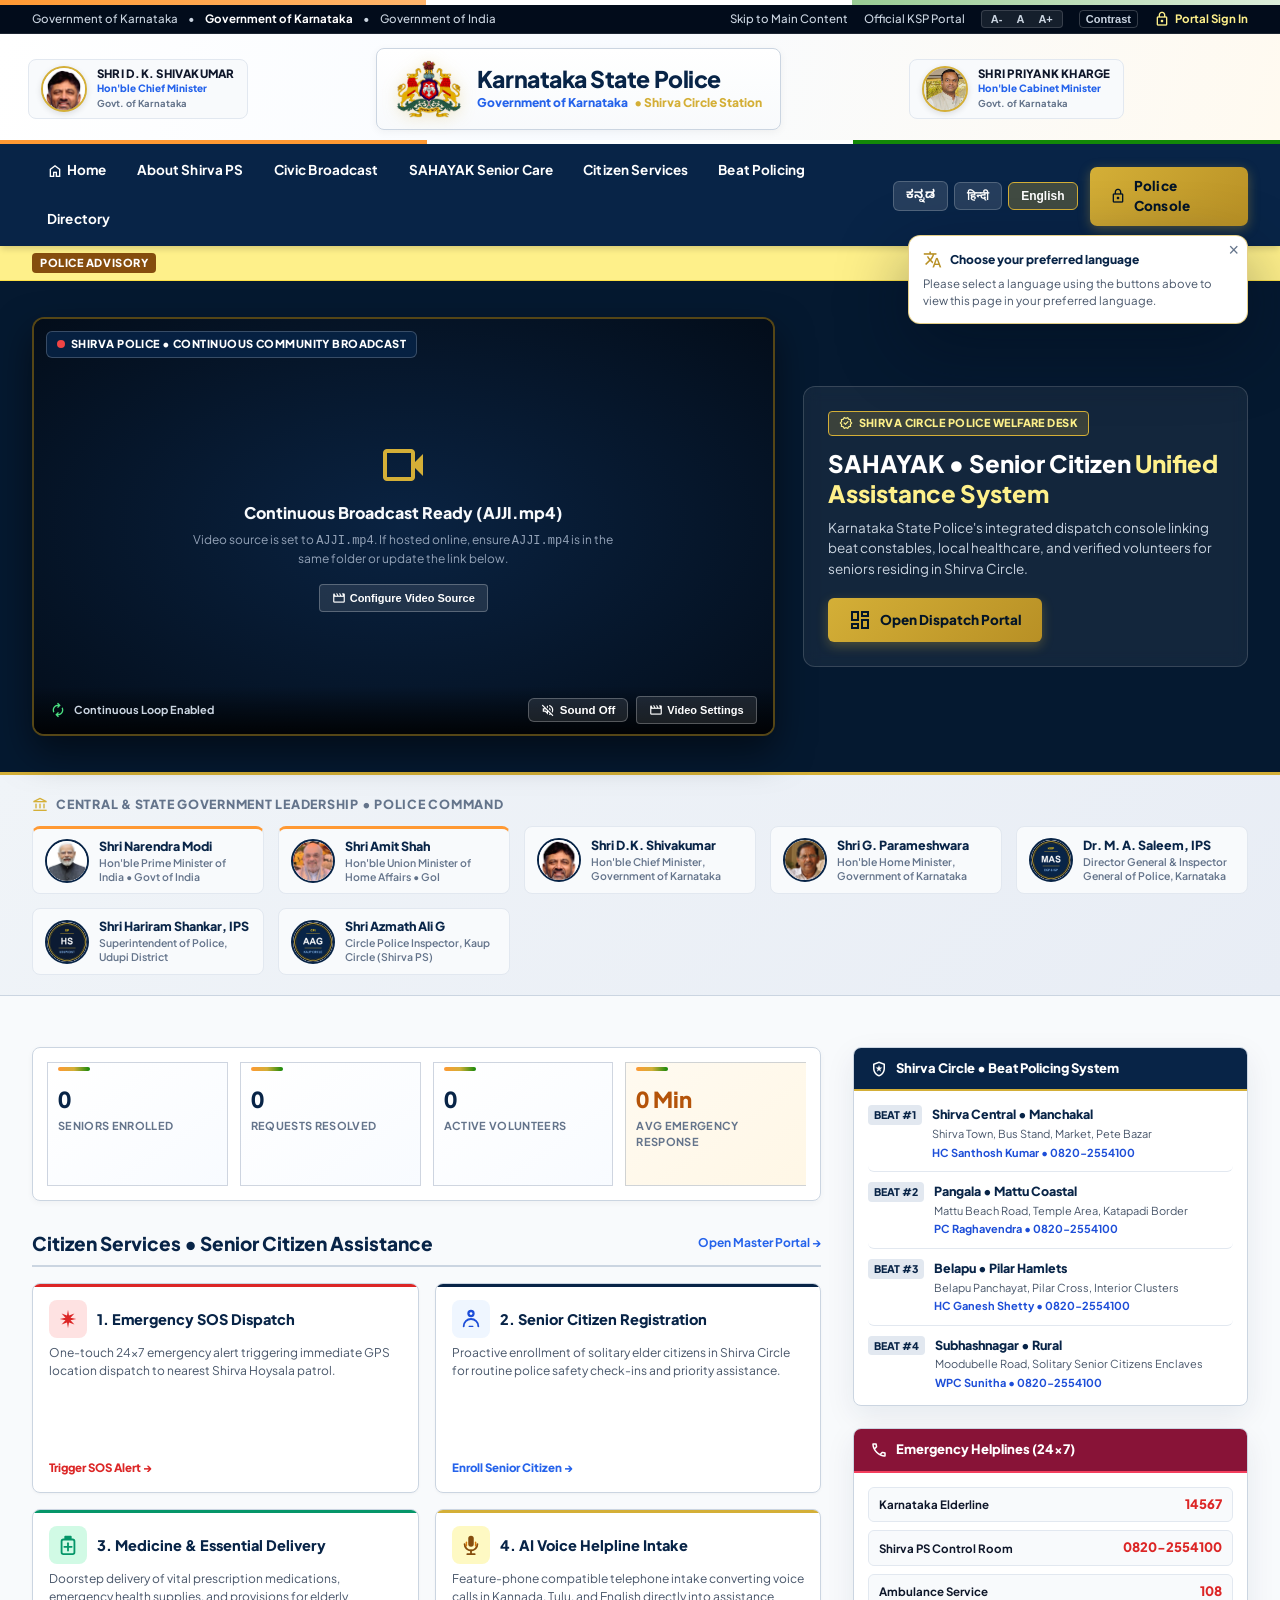
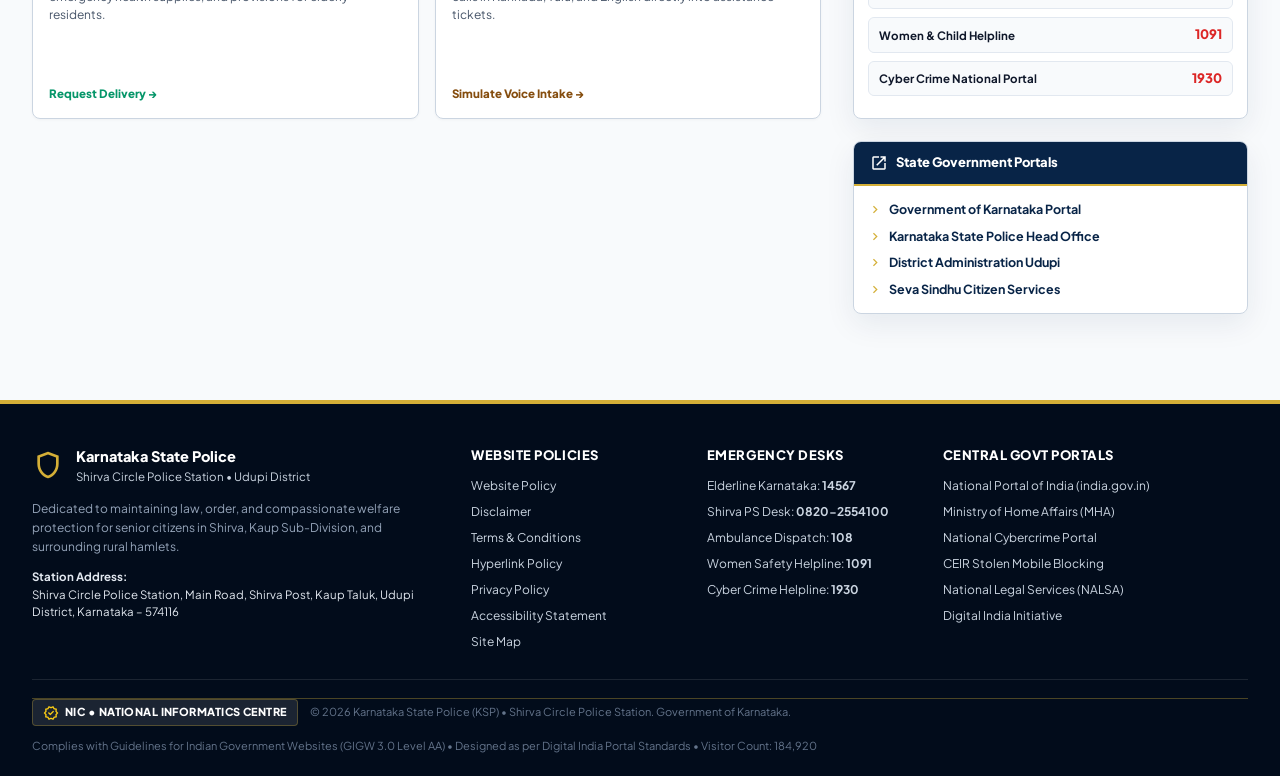
==== index.html @ 0ae4f0fa "Add files via upload" ====
<!DOCTYPE html>
<html lang="en">
<head>
  <meta charset="UTF-8" />
  <meta name="viewport" content="width=device-width, initial-scale=1.0" />
  <meta name="description" content="Karnataka State Police — Shirva Circle Police Station (Udupi District). Official SAHAYAK Senior Citizen Assistance & Emergency Response Portal, Government of Karnataka." />
  <title>Karnataka State Police | Shirva Circle Police Station — SAHAYAK Senior Citizen Portal</title>

  <!-- Google Fonts: Plus Jakarta Sans, Inter & Noto Sans Kannada -->
  <link rel="preconnect" href="https://fonts.googleapis.com" />
  <link rel="preconnect" href="https://fonts.gstatic.com" crossorigin />
  <link href="https://fonts.googleapis.com/css2?family=Noto+Sans+Kannada:wght@400;500;600;700;800;900&family=Plus+Jakarta+Sans:wght@400;500;600;700;800;900&family=Inter:wght@400;500;600;700&display=swap" rel="stylesheet" />
  <link href="https://fonts.googleapis.com/css2?family=Material+Symbols+Outlined:opsz,wght,FILL,GRAD@20..48,100..700,0..1,-50..200" rel="stylesheet" />

  <style>
    .material-symbols-outlined {
      font-family: 'Material Symbols Outlined' !important;
      font-weight: 400; font-style: normal; font-size: 24px; line-height: 1;
      letter-spacing: normal; text-transform: none; display: inline-block;
      white-space: nowrap; direction: ltr; font-feature-settings: 'liga' 1;
      -webkit-font-feature-settings: 'liga' 1;
      font-variation-settings: 'FILL' 0, 'wght' 400, 'GRAD' 0, 'opsz' 24;
      -webkit-font-smoothing: antialiased;
    }
    :root {
      --ksp-navy-deep: #031427;
      --ksp-navy: #082447;
      --ksp-navy-light: #103b6d;
      --ksp-gold: #d4af37;
      --ksp-gold-dark: #b89025;
      --ksp-gold-light: #fef08a;
      --ksp-red: #dc2626;
      --ksp-emerald: #059669;
      --gov-bg: #f8fafc;
      --gov-card-bg: #ffffff;
      --gov-border: #cbd5e1;
      --gov-border-subtle: #e2e8f0;
      --text-main: #0f172a;
      --text-muted: #475569;
      --font-scale: 1;
    }

    /* Accessible high contrast mode */
    body.high-contrast {
      --gov-bg: #000000;
      --gov-card-bg: #121212;
      --text-main: #ffffff;
      --text-muted: #e2e8f0;
      --gov-border: #ffffff;
      --gov-border-subtle: #555555;
    }

    * {
      box-sizing: border-box;
      margin: 0;
      padding: 0;
    }

    body {
      font-family: 'Plus Jakarta Sans', 'Inter', 'Noto Sans Kannada', sans-serif;
      background-color: var(--gov-bg);
      color: var(--text-main);
      line-height: 1.5;
      font-size: calc(14px * var(--font-scale));
      overflow-x: hidden;
      transition: background 0.2s, color 0.2s;
    }

    /* â”€â”€ 1. Indian National Tricolor Strip & Government Animations â”€â”€â”€â”€â”€ */
    @keyframes tricolorShimmer {
      0% { background-position: -200% 0; }
      100% { background-position: 200% 0; }
    }
    @keyframes emblemPulseAura {
      0%, 100% { box-shadow: 0 0 10px rgba(212, 175, 55, 0.3), inset 0 0 8px rgba(254, 240, 138, 0.2); }
      50% { box-shadow: 0 0 24px rgba(212, 175, 55, 0.85), inset 0 0 14px rgba(254, 240, 138, 0.5); }
    }
    @keyframes erssRadarBeacon {
      0%, 100% { box-shadow: 0 4px 14px rgba(220, 38, 38, 0.3), 0 0 0 0 rgba(220, 38, 38, 0.6); }
      50% { box-shadow: 0 6px 22px rgba(220, 38, 38, 0.8), 0 0 0 12px rgba(220, 38, 38, 0); }
    }

    .national-tricolor-strip {
      height: 5px;
      background: linear-gradient(90deg, #ff9933 0%, #ff9933 33.3%, #ffffff 33.3%, #ffffff 66.6%, #138808 66.6%, #138808 100%);
      position: relative;
      overflow: hidden;
    }
    .national-tricolor-strip::after {
      content: '';
      position: absolute;
      top: 0; left: 0; right: 0; bottom: 0;
      background: linear-gradient(90deg, transparent, rgba(255,255,255,0.85), transparent);
      background-size: 200% 100%;
      animation: tricolorShimmer 3.5s infinite linear;
    }

    /* â”€â”€ 2. Official Top Utility & Accessibility Bar (NIC Standard) â”€ */
    .gov-accessibility-bar {
      background: #020c1b;
      color: #94a3b8;
      font-size: 11.5px;
      padding: 5px 32px;
      display: flex;
      justify-content: space-between;
      align-items: center;
      border-bottom: 1px solid rgba(255, 255, 255, 0.1);
      font-weight: 500;
    }
    .gov-left-entity {
      display: flex;
      align-items: center;
      gap: 10px;
      color: #cbd5e1;
    }
    .gov-left-entity span.bold {
      color: #ffffff;
      font-weight: 700;
    }
    .gov-right-tools {
      display: flex;
      align-items: center;
      gap: 16px;
    }
    .gov-right-tools a {
      color: #cbd5e1;
      text-decoration: none;
      transition: color 0.2s;
    }
    .gov-right-tools a:hover {
      color: #38bdf8;
      text-decoration: underline;
    }
    .font-size-adjusters {
      display: inline-flex;
      align-items: center;
      gap: 4px;
      background: rgba(255, 255, 255, 0.08);
      border: 1px solid rgba(255, 255, 255, 0.15);
      border-radius: 4px;
      padding: 1px 4px;
    }
    .font-size-adjusters button {
      background: none;
      border: none;
      color: #cbd5e1;
      font-size: 11px;
      font-weight: 700;
      padding: 1px 5px;
      cursor: pointer;
    }
    .font-size-adjusters button:hover {
      color: #ffffff;
      background: rgba(255, 255, 255, 0.2);
      border-radius: 2px;
    }
    .contrast-toggle-btn {
      background: none;
      border: 1px solid rgba(255, 255, 255, 0.2);
      color: #cbd5e1;
      font-size: 11px;
      font-weight: 700;
      padding: 2px 6px;
      border-radius: 4px;
      cursor: pointer;
    }

    /* â”€â”€ 3. Official Dual-Emblem Header Section â”€â”€â”€â”€â”€â”€â”€â”€â”€â”€â”€â”€â”€â”€â”€â”€â”€â”€â”€â”€â”€ */
    .gov-header-brand {
      background: #ffffff;
      padding: 16px 32px;
      border-bottom: 3px solid var(--ksp-gold);
      display: flex;
      align-items: center;
      justify-content: space-between;
      gap: 24px;
    }
    body.high-contrast .gov-header-brand {
      background: #111827;
      border-bottom-color: #facc15;
    }
    .emblems-and-titles {
      display: flex;
      align-items: center;
      gap: 20px;
    }
    .state-seal-emblem {
      width: 68px;
      height: 68px;
      border-radius: 50%;
      background: radial-gradient(circle, #f8fafc 0%, #e2e8f0 100%);
      border: 3px solid var(--ksp-gold-dark);
      display: flex;
      align-items: center;
      justify-content: center;
      box-shadow: 0 4px 12px rgba(0, 0, 0, 0.1);
      flex-shrink: 0;
    }
    .title-hierarchy {
      display: flex;
      flex-direction: column;
    }
    .kannada-header-line {
      font-family: 'Noto Sans Kannada', sans-serif;
      font-size: 15.5px;
      font-weight: 800;
      color: var(--ksp-navy-deep);
      line-height: 1.25;
    }
    body.high-contrast .kannada-header-line {
      color: #fde047;
    }
    .english-header-line {
      font-size: 22px;
      font-weight: 900;
      color: var(--ksp-navy);
      letter-spacing: -0.02em;
      line-height: 1.2;
    }
    body.high-contrast .english-header-line {
      color: #ffffff;
    }
    .station-dept-line {
      font-size: 13px;
      color: #1d4ed8;
      font-weight: 700;
      margin-top: 3px;
      display: flex;
      align-items: center;
      gap: 10px;
    }
    body.high-contrast .station-dept-line {
      color: #93c5fd;
    }
    .jurisdiction-badge-gold {
      background: #fef08a;
      color: #713f12;
      border: 1px solid #eab308;
      padding: 1px 8px;
      border-radius: 4px;
      font-size: 11px;
      font-weight: 800;
      letter-spacing: 0.04em;
      text-transform: uppercase;
    }

    .gov-header-right-badges {
      display: flex;
      align-items: center;
      gap: 18px;
    }
    .state-seal-emblem {
      animation: emblemPulseAura 3.5s infinite ease-in-out;
      transition: transform 0.3s ease;
    }
    .state-seal-emblem:hover {
      transform: scale(1.06) rotate(2deg);
    }
    .erss-112-pill {
      background: linear-gradient(135deg, #dc2626 0%, #991b1b 100%);
      color: #ffffff;
      padding: 8px 18px;
      border-radius: 8px;
      text-decoration: none;
      display: flex;
      align-items: center;
      gap: 12px;
      animation: erssRadarBeacon 2.5s infinite ease-in-out;
      border: 1px solid rgba(255, 255, 255, 0.4);
      transition: all 0.2s;
    }
    .erss-112-pill:hover {
      transform: translateY(-1px);
      box-shadow: 0 6px 18px rgba(220, 38, 38, 0.5);
    }
    .erss-number {
      font-size: 24px;
      font-weight: 900;
      line-height: 1;
    }
    .erss-caption {
      font-size: 10px;
      text-transform: uppercase;
      font-weight: 800;
      letter-spacing: 0.05em;
      color: #fecaca;
    }
    .cctns-station-seal {
      display: flex;
      align-items: center;
      gap: 10px;
      padding-left: 18px;
      border-left: 1px solid var(--gov-border-subtle);
    }
    .cctns-seal-icon {
      width: 44px;
      height: 44px;
      border-radius: 8px;
      background: #082447;
      color: #facc15;
      display: flex;
      align-items: center;
      justify-content: center;
    }

    /* â”€â”€ 4. Government Navigation Bar (KSP Format) â”€â”€â”€â”€â”€â”€â”€â”€â”€â”€â”€â”€â”€â”€â”€â”€â”€ */
    .gov-navbar-main {
      background: var(--ksp-navy);
      padding: 0 32px;
      display: flex;
      align-items: center;
      justify-content: space-between;
      position: sticky;
      top: 0;
      z-index: 900;
      box-shadow: 0 4px 6px -1px rgba(0, 0, 0, 0.15);
    }
    .gov-nav-links {
      display: flex;
      list-style: none;
      align-items: center;
      flex-wrap: wrap;
    }
    .gov-nav-links li a {
      display: block;
      color: #ffffff;
      text-decoration: none;
      padding: 13px 15px;
      font-size: 13.5px;
      font-weight: 700;
      letter-spacing: 0.01em;
      transition: all 0.2s;
      border-bottom: 3px solid transparent;
    }
    .gov-nav-links li a:hover,
    .gov-nav-links li a.active {
      background: rgba(255, 255, 255, 0.1);
      color: var(--ksp-gold-light);
      border-bottom-color: var(--ksp-gold);
    }
    .gov-nav-actions {
      display: flex;
      align-items: center;
      gap: 12px;
    }
    .bilingual-toggle-pill {
      background: rgba(255, 255, 255, 0.12);
      color: #ffffff;
      border: 1px solid rgba(255, 255, 255, 0.2);
      border-radius: 6px;
      padding: 6px 12px;
      font-size: 12px;
      font-weight: 800;
      cursor: pointer;
      display: flex;
      align-items: center;
      gap: 6px;
      transition: all 0.2s;
    }
    .bilingual-toggle-pill:hover {
      background: rgba(255, 255, 255, 0.22);
      border-color: var(--ksp-gold);
    }
    .police-console-btn {
      background: linear-gradient(135deg, #d4af37 0%, #b89025 100%);
      color: #031427;
      text-decoration: none;
      padding: 9px 20px;
      border-radius: 7px;
      font-size: 13.5px;
      font-weight: 900;
      display: flex;
      align-items: center;
      gap: 8px;
      border: none;
      box-shadow: 0 3px 12px rgba(212,175,55,0.35);
      letter-spacing: 0.02em;
      transition: all 0.2s;
    }
    .police-console-btn:hover {
      background: linear-gradient(135deg, #f1d570 0%, #d4af37 100%);
      transform: translateY(-1px);
      box-shadow: 0 5px 18px rgba(212,175,55,0.5);
    }

    /* â”€â”€ 5. Government Notice Ticker Marquee â”€â”€â”€â”€â”€â”€â”€â”€â”€â”€â”€â”€â”€â”€â”€â”€â”€â”€â”€â”€â”€â”€â”€â”€ */
    .gov-ticker-band {
      background: #fef08a;
      border-bottom: 1px solid #fde047;
      padding: 7px 32px;
      display: flex;
      align-items: center;
      gap: 14px;
      font-size: 13px;
      font-weight: 600;
      color: #713f12;
    }
    body.high-contrast .gov-ticker-band {
      background: #332700;
      color: #fde047;
      border-bottom-color: #eab308;
    }
    .ticker-tag-pill {
      background: #854d0e;
      color: #ffffff;
      padding: 2px 8px;
      border-radius: 4px;
      font-size: 11px;
      font-weight: 800;
      text-transform: uppercase;
      letter-spacing: 0.05em;
      flex-shrink: 0;
    }
    .ticker-viewport {
      overflow: hidden;
      white-space: nowrap;
      flex: 1;
    }
    .ticker-scroll-text {
      display: inline-block;
      padding-left: 100%;
      animation: tickerMarquee 26s linear infinite;
    }
    @keyframes tickerMarquee {
      0% { transform: translate(0, 0); }
      100% { transform: translate(-100%, 0); }
    }

    /* â”€â”€ 6. CONTINUOUS POLICE VIDEO & MEDIA SHOWCASE SECTION â”€â”€â”€â”€â”€â”€â”€ */
    .ksp-media-hero-band {
      background: #051930;
      color: #ffffff;
      padding: 36px 32px;
      border-bottom: 3px solid var(--ksp-gold);
    }
    .media-hero-inner {
      max-width: 1320px;
      margin: 0 auto;
      display: grid;
      grid-template-columns: 1.25fr 0.75fr;
      gap: 28px;
      align-items: center;
    }

    /* Continuous Looping Video Player Frame */
    .continuous-video-wrapper {
      background: #000000;
      border: 2px solid rgba(212, 175, 55, 0.4);
      border-radius: 12px;
      overflow: hidden;
      box-shadow: 0 16px 36px rgba(0, 0, 0, 0.5);
      position: relative;
    }
    .video-header-tag {
      position: absolute;
      top: 12px;
      left: 12px;
      z-index: 10;
      background: rgba(8, 36, 71, 0.85);
      backdrop-filter: blur(6px);
      border: 1px solid rgba(255, 255, 255, 0.2);
      color: #ffffff;
      padding: 4px 10px;
      border-radius: 6px;
      font-size: 11px;
      font-weight: 800;
      letter-spacing: 0.04em;
      display: flex;
      align-items: center;
      gap: 6px;
    }
    .live-rec-dot {
      width: 8px;
      height: 8px;
      border-radius: 50%;
      background: #ef4444;
      animation: recBlink 1.5s infinite;
    }
    @keyframes recBlink {
      0%, 100% { opacity: 1; }
      50% { opacity: 0.3; }
    }

    /* HTML5 Continuous Loop Video Element */
    .continuous-video-frame {
      width: 100%;
      aspect-ratio: 16 / 9;
      display: block;
      background: #0a192f;
      object-fit: cover;
    }

    /* Placeholder Screen when user hasn't provided custom mp4 yet */
    .video-placeholder-canvas {
      width: 100%;
      aspect-ratio: 16 / 9;
      background: radial-gradient(circle at center, #0f2e56 0%, #031427 100%);
      display: flex;
      flex-direction: column;
      align-items: center;
      justify-content: center;
      text-align: center;
      padding: 24px;
      color: #ffffff;
      position: relative;
    }
    .video-watermark-emblem {
      width: 72px;
      height: 72px;
      border-radius: 50%;
      background: rgba(255, 255, 255, 0.08);
      border: 2px solid var(--ksp-gold);
      display: flex;
      align-items: center;
      justify-content: center;
      font-size: 36px;
      color: var(--ksp-gold);
      margin-bottom: 12px;
      box-shadow: 0 0 20px rgba(212, 175, 55, 0.3);
      animation: pulseGlow 2.5s infinite alternate;
    }
    @keyframes pulseGlow {
      0% { transform: scale(0.96); box-shadow: 0 0 10px rgba(212, 175, 55, 0.2); }
      100% { transform: scale(1.04); box-shadow: 0 0 25px rgba(212, 175, 55, 0.5); }
    }

    .video-bottom-controls-bar {
      position: absolute;
      bottom: 0;
      left: 0;
      right: 0;
      background: linear-gradient(0deg, rgba(0,0,0,0.85) 0%, rgba(0,0,0,0) 100%);
      padding: 10px 16px;
      display: flex;
      justify-content: space-between;
      align-items: center;
      font-size: 11px;
      color: #cbd5e1;
    }

    /* Unmute Click Overlay */
    .video-unmute-overlay {
      position: absolute;
      inset: 0;
      z-index: 20;
      display: flex;
      flex-direction: column;
      align-items: center;
      justify-content: center;
      gap: 10px;
      cursor: pointer;
      background: rgba(3, 20, 39, 0.55);
      backdrop-filter: blur(2px);
      transition: opacity 0.35s ease;
    }
    .video-unmute-overlay.hidden {
      opacity: 0;
      pointer-events: none;
    }
    .unmute-pulse-btn {
      width: 68px;
      height: 68px;
      border-radius: 50%;
      background: linear-gradient(135deg, var(--ksp-gold), var(--ksp-gold-dark));
      border: 3px solid rgba(255,255,255,0.4);
      display: flex;
      align-items: center;
      justify-content: center;
      font-size: 30px;
      color: #031427;
      box-shadow: 0 0 0 0 rgba(212, 175, 55, 0.7);
      animation: soundPulse 1.8s infinite;
    }
    @keyframes soundPulse {
      0%   { box-shadow: 0 0 0 0 rgba(212,175,55,0.7); }
      70%  { box-shadow: 0 0 0 18px rgba(212,175,55,0); }
      100% { box-shadow: 0 0 0 0 rgba(212,175,55,0); }
    }
    .unmute-overlay-label {
      font-size: 12.5px;
      font-weight: 800;
      color: #ffffff;
      letter-spacing: 0.06em;
      text-shadow: 0 1px 4px rgba(0,0,0,0.8);
    }
    /* Sound toggle button in controls bar */
    .btn-sound-toggle {
      display: inline-flex;
      align-items: center;
      gap: 5px;
      background: rgba(255,255,255,0.1);
      border: 1px solid rgba(255,255,255,0.25);
      color: #ffffff;
      padding: 4px 12px;
      border-radius: 6px;
      font-size: 11.5px;
      font-weight: 700;
      cursor: pointer;
      transition: background 0.2s, border 0.2s;
    }
    .btn-sound-toggle:hover {
      background: rgba(212,175,55,0.2);
      border-color: var(--ksp-gold);
    }
    .btn-sound-toggle.sound-on {
      background: rgba(74,222,128,0.15);
      border-color: #4ade80;
      color: #4ade80;
    }

    /* Right Media Spotlight Card */
    .media-spotlight-side {
      display: flex;
      flex-direction: column;
      gap: 16px;
    }
    .spotlight-civic-box {
      background: rgba(255, 255, 255, 0.06);
      border: 1px solid rgba(255, 255, 255, 0.15);
      border-radius: 12px;
      padding: 24px;
      backdrop-filter: blur(8px);
    }
    .spotlight-civic-box h2 {
      font-size: 24px;
      font-weight: 900;
      line-height: 1.25;
      margin-bottom: 10px;
      color: #ffffff;
    }
    .spotlight-civic-box h2 span.gold {
      color: var(--ksp-gold-light);
    }
    .spotlight-civic-box p {
      font-size: 13.5px;
      color: #cbd5e1;
      line-height: 1.55;
      margin-bottom: 18px;
    }

    .hero-btn-stack {
      display: flex;
      flex-wrap: wrap;
      gap: 10px;
    }
    .btn-portal-entry {
      background: linear-gradient(135deg, #d4af37 0%, #b89025 100%);
      color: #031427;
      font-weight: 900;
      font-size: 13.5px;
      padding: 10px 20px;
      border-radius: 6px;
      text-decoration: none;
      display: inline-flex;
      align-items: center;
      gap: 8px;
      box-shadow: 0 4px 12px rgba(212, 175, 55, 0.3);
      transition: all 0.2s;
    }
    .btn-portal-entry:hover {
      transform: translateY(-1px);
      box-shadow: 0 6px 16px rgba(212, 175, 55, 0.45);
    }
    .btn-emergency-call {
      background: #dc2626;
      color: #ffffff;
      font-weight: 800;
      font-size: 13px;
      padding: 10px 18px;
      border-radius: 6px;
      text-decoration: none;
      display: inline-flex;
      align-items: center;
      gap: 8px;
      cursor: pointer;
      border: 1px solid rgba(255, 255, 255, 0.3);
      transition: all 0.2s;
    }
    .btn-emergency-call:hover {
      background: #b91c1c;
    }
    .btn-change-video {
      background: rgba(255, 255, 255, 0.1);
      color: #ffffff;
      border: 1px solid rgba(255, 255, 255, 0.25);
      padding: 6px 12px;
      border-radius: 4px;
      font-size: 11px;
      font-weight: 700;
      cursor: pointer;
      display: inline-flex;
      align-items: center;
      gap: 4px;
    }
    .btn-change-video:hover {
      background: rgba(255, 255, 255, 0.2);
    }

    /* â”€â”€ 7. Leadership & Dignitaries Panel (KSP Official Pattern) â”€ */
    .dignitaries-strip-container {
      background: #ffffff;
      border-bottom: 1px solid var(--gov-border);
      padding: 20px 32px;
    }
    body.high-contrast .dignitaries-strip-container {
      background: #111827;
    }
    .dignitaries-inner {
      max-width: 1320px;
      margin: 0 auto;
    }
    .dignitaries-heading {
      font-size: 12.5px;
      font-weight: 800;
      text-transform: uppercase;
      letter-spacing: 0.06em;
      color: #64748b;
      margin-bottom: 12px;
      display: flex;
      align-items: center;
      gap: 8px;
    }
    .dignitaries-grid {
      display: grid;
      grid-template-columns: repeat(5, 1fr);
      gap: 14px;
    }
    .dignitary-card {
      background: #f8fafc;
      border: 1px solid var(--gov-border-subtle);
      border-radius: 8px;
      padding: 10px 12px;
      display: flex;
      align-items: center;
      gap: 10px;
      transition: all 0.2s;
    }
    body.high-contrast .dignitary-card {
      background: #1f2937;
      border-color: #374151;
    }
    .dignitary-card:hover {
      border-color: var(--ksp-gold);
      box-shadow: 0 4px 10px rgba(0, 0, 0, 0.05);
    }
    .dignitary-photo {
      width: 44px;
      height: 44px;
      border-radius: 50%;
      background: #e2e8f0;
      border: 2px solid #082447;
      display: flex;
      align-items: center;
      justify-content: center;
      font-size: 22px;
      color: #082447;
      flex-shrink: 0;
    }
    .dignitary-details {
      display: flex;
      flex-direction: column;
    }
    .dignitary-name {
      font-size: 12.5px;
      font-weight: 800;
      color: #082447;
      line-height: 1.2;
    }
    body.high-contrast .dignitary-name {
      color: #ffffff;
    }
    .dignitary-role {
      font-size: 10.5px;
      color: #64748b;
      font-weight: 600;
      line-height: 1.3;
      margin-top: 2px;
    }

    /* â”€â”€ 8. Main 2:1 Government Layout â”€â”€â”€â”€â”€â”€â”€â”€â”€â”€â”€â”€â”€â”€â”€â”€â”€â”€â”€â”€â”€â”€â”€â”€â”€â”€â”€â”€â”€ */
    .gov-main-layout {
      max-width: 1320px;
      margin: 0 auto;
      padding: 36px 32px;
      display: grid;
      grid-template-columns: 2fr 1fr;
      gap: 32px;
      align-items: start;
    }

    /* Key Operational Metrics Ribbon */
    .gov-stats-grid {
      display: grid;
      grid-template-columns: repeat(4, 1fr);
      gap: 12px;
      background: #ffffff;
      border: 1px solid var(--gov-border);
      border-radius: 8px;
      padding: 14px;
      margin-bottom: 28px;
      box-shadow: 0 2px 6px rgba(0, 0, 0, 0.04);
    }
    body.high-contrast .gov-stats-grid {
      background: #111827;
    }
    .gov-stat-box {
      border-right: 1px solid var(--gov-border-subtle);
      padding: 4px 10px;
    }
    .gov-stat-box:last-child {
      border-right: none;
    }
    .stat-val-text {
      font-size: 22px;
      font-weight: 900;
      color: #082447;
    }
    body.high-contrast .stat-val-text {
      color: #fde047;
    }
    .stat-lbl-text {
      font-size: 11px;
      color: #64748b;
      font-weight: 700;
      text-transform: uppercase;
      letter-spacing: 0.03em;
      margin-top: 2px;
    }

    /* 8 Citizen Services Tiles (KSP Format) */
    .services-section-title {
      font-size: 19px;
      font-weight: 900;
      color: #082447;
      margin-bottom: 16px;
      display: flex;
      align-items: center;
      justify-content: space-between;
      border-bottom: 2px solid var(--gov-border);
      padding-bottom: 8px;
    }
    body.high-contrast .services-section-title {
      color: #ffffff;
    }
    .services-grid-layout {
      display: grid;
      grid-template-columns: repeat(2, 1fr);
      gap: 16px;
      margin-bottom: 28px;
    }
    .nic-service-card {
      background: var(--gov-card-bg);
      border: 1px solid var(--gov-border);
      border-radius: 8px;
      padding: 16px;
      display: flex;
      flex-direction: column;
      text-decoration: none;
      color: inherit;
      position: relative;
      overflow: hidden;
      box-shadow: 0 1px 3px rgba(0, 0, 0, 0.04);
      transition: all 0.2s;
    }
    .nic-service-card:hover {
      transform: translateY(-2px);
      box-shadow: 0 6px 14px rgba(0, 0, 0, 0.08);
      border-color: #082447;
    }
    .service-card-tag-bar {
      position: absolute;
      top: 0;
      left: 0;
      right: 0;
      height: 3px;
      background: #082447;
    }
    .service-card-tag-bar.red { background: #dc2626; }
    .service-card-tag-bar.gold { background: #d4af37; }
    .service-card-tag-bar.emerald { background: #059669; }

    .service-card-head {
      display: flex;
      align-items: center;
      gap: 10px;
      margin-bottom: 6px;
    }
    .service-icon-container {
      width: 38px;
      height: 38px;
      border-radius: 8px;
      display: flex;
      align-items: center;
      justify-content: center;
      font-size: 20px;
      flex-shrink: 0;
    }
    .service-card-title {
      font-size: 14.5px;
      font-weight: 800;
      color: #082447;
      line-height: 1.3;
    }
    body.high-contrast .service-card-title {
      color: #ffffff;
    }
    .service-card-desc {
      font-size: 12px;
      color: var(--text-muted);
      line-height: 1.5;
      margin-bottom: 10px;
      flex: 1;
    }
    .service-card-action {
      font-size: 11.5px;
      font-weight: 800;
      color: #2563eb;
      display: inline-flex;
      align-items: center;
      gap: 4px;
    }

    /* Right Column: Beat Patrol Table & Helplines */
    .gov-sidebar-block {
      background: var(--gov-card-bg);
      border: 1px solid var(--gov-border);
      border-radius: 8px;
      overflow: hidden;
      margin-bottom: 22px;
      box-shadow: 0 2px 6px rgba(0, 0, 0, 0.04);
    }
    .gov-sidebar-title {
      background: #082447;
      color: #ffffff;
      padding: 11px 16px;
      font-size: 13px;
      font-weight: 800;
      display: flex;
      align-items: center;
      gap: 8px;
      border-bottom: 2px solid var(--ksp-gold);
    }
    .gov-sidebar-body {
      padding: 14px;
    }
    .beat-item-row {
      display: flex;
      align-items: flex-start;
      gap: 10px;
      padding-bottom: 10px;
      margin-bottom: 10px;
      border-bottom: 1px solid var(--gov-border-subtle);
    }
    .beat-item-row:last-child {
      border-bottom: none;
      padding-bottom: 0;
      margin-bottom: 0;
    }
    .beat-number-badge {
      background: #e2e8f0;
      color: #082447;
      font-weight: 900;
      font-size: 10.5px;
      padding: 2px 6px;
      border-radius: 4px;
      flex-shrink: 0;
    }
    .beat-info h5 {
      font-size: 12.5px;
      font-weight: 800;
      color: #082447;
    }
    body.high-contrast .beat-info h5 {
      color: #ffffff;
    }
    .beat-info p {
      font-size: 11px;
      color: var(--text-muted);
      margin: 2px 0;
    }
    .beat-officer-line {
      font-size: 11px;
      color: #1d4ed8;
      font-weight: 700;
    }

    .helpline-box-item {
      display: flex;
      justify-content: space-between;
      align-items: center;
      padding: 7px 10px;
      background: #f8fafc;
      border: 1px solid var(--gov-border-subtle);
      border-radius: 6px;
      margin-bottom: 8px;
    }
    body.high-contrast .helpline-box-item {
      background: #1f2937;
    }
    .helpline-label-text {
      font-size: 11.5px;
      font-weight: 700;
      color: var(--text-main);
    }
    .helpline-num-badge {
      font-size: 13px;
      font-weight: 900;
      color: #dc2626;
      text-decoration: none;
    }

    /* â”€â”€ 9. GIGW Government Official Footer â”€â”€â”€â”€â”€â”€â”€â”€â”€â”€â”€â”€â”€â”€â”€â”€â”€â”€â”€â”€â”€â”€â”€â”€â”€ */
    .gov-official-footer {
      background: #020c1b;
      color: #94a3b8;
      font-size: 12px;
      padding: 42px 32px 22px;
      border-top: 4px solid var(--ksp-gold);
    }
    .footer-content-grid {
      max-width: 1320px;
      margin: 0 auto;
      display: grid;
      grid-template-columns: 2fr 1fr 1fr 1.5fr;
      gap: 32px;
      padding-bottom: 28px;
      border-bottom: 1px solid rgba(255, 255, 255, 0.1);
    }
    .footer-col-header {
      color: #ffffff;
      font-size: 13px;
      font-weight: 800;
      margin-bottom: 12px;
      text-transform: uppercase;
      letter-spacing: 0.04em;
    }
    .footer-menu-links {
      list-style: none;
      display: flex;
      flex-direction: column;
      gap: 8px;
    }
    .footer-menu-links a {
      color: #cbd5e1;
      text-decoration: none;
      transition: color 0.2s;
    }
    .footer-menu-links a:hover {
      color: #38bdf8;
      text-decoration: underline;
    }
    .footer-meta-band {
      max-width: 1320px;
      margin: 18px auto 0;
      display: flex;
      justify-content: space-between;
      align-items: center;
      flex-wrap: wrap;
      gap: 12px;
      font-size: 11px;
      color: #64748b;
    }

    /* Modals for Interactive Demos */
    .gov-modal-curtain {
      display: none;
      position: fixed;
      inset: 0;
      background: rgba(2, 12, 27, 0.85);
      backdrop-filter: blur(6px);
      z-index: 9999;
      align-items: center;
      justify-content: center;
      padding: 16px;
    }
    .gov-modal-curtain.active {
      display: flex;
    }
    .gov-modal-box {
      background: #ffffff;
      border-radius: 10px;
      max-width: 520px;
      width: 100%;
      border: 1px solid #cbd5e1;
      overflow: hidden;
      box-shadow: 0 25px 50px -12px rgba(0, 0, 0, 0.4);
    }
    .gov-modal-header {
      background: #082447;
      color: #ffffff;
      padding: 14px 18px;
      display: flex;
      align-items: center;
      justify-content: space-between;
      border-bottom: 2px solid var(--ksp-gold);
    }
    .gov-modal-body {
      padding: 20px;
    }
    .gov-modal-close-btn {
      background: none;
      border: none;
      color: #ffffff;
      font-size: 22px;
      cursor: pointer;
    }

    /* Responsive */
    @media (max-width: 1024px) {
      .media-hero-inner { grid-template-columns: 1fr; }
      .gov-main-layout { grid-template-columns: 1fr; }
      .dignitaries-grid { grid-template-columns: repeat(3, 1fr); }
      .footer-content-grid { grid-template-columns: 1fr 1fr; }
    }
    @media (max-width: 640px) {
      .gov-accessibility-bar { display: none; }
      .gov-header-brand { flex-direction: column; align-items: flex-start; }
      .gov-nav-links { display: none; }
      .dignitaries-grid { grid-template-columns: 1fr; }
      .services-grid-layout { grid-template-columns: 1fr; }
      .gov-stats-grid { grid-template-columns: 1fr 1fr; }
      .footer-content-grid { grid-template-columns: 1fr; }
    }

    /* ═══════════════════════════════════════════════════════════
       FINAL PROFESSIONAL POLISH — Animations & Micro-interactions
    ═══════════════════════════════════════════════════════════ */

    /* Scroll Progress Bar */
    #scroll-progress-bar {
      position: fixed;
      top: 0;
      left: 0;
      height: 3px;
      width: 0%;
      background: linear-gradient(90deg, #ff9933 0%, #138808 50%, #0052a5 100%);
      z-index: 99999;
      transition: width 0.1s linear;
      box-shadow: 0 0 8px rgba(20,136,8,0.5);
    }

    /* Scroll-reveal base */
    .reveal {
      opacity: 0;
      transform: translateY(28px);
      transition: opacity 0.65s cubic-bezier(.4,0,.2,1), transform 0.65s cubic-bezier(.4,0,.2,1);
    }
    .reveal.visible {
      opacity: 1;
      transform: translateY(0);
    }
    .reveal-left {
      opacity: 0;
      transform: translateX(-32px);
      transition: opacity 0.6s ease, transform 0.6s ease;
    }
    .reveal-left.visible { opacity: 1; transform: translateX(0); }
    .reveal-right {
      opacity: 0;
      transform: translateX(32px);
      transition: opacity 0.6s ease, transform 0.6s ease;
    }
    .reveal-right.visible { opacity: 1; transform: translateX(0); }

    /* Stagger delays for dignitary cards */
    .dignitary-card:nth-child(1) { transition-delay: 0.05s; }
    .dignitary-card:nth-child(2) { transition-delay: 0.12s; }
    .dignitary-card:nth-child(3) { transition-delay: 0.19s; }
    .dignitary-card:nth-child(4) { transition-delay: 0.26s; }
    .dignitary-card:nth-child(5) { transition-delay: 0.33s; }
    .dignitary-card:nth-child(6) { transition-delay: 0.40s; }
    .dignitary-card:nth-child(7) { transition-delay: 0.47s; }

    /* Enhanced dignitary card hover */
    .dignitary-card {
      transition: transform 0.3s cubic-bezier(.4,0,.2,1), box-shadow 0.3s ease;
    }
    .dignitary-card:hover {
      transform: translateY(-6px) scale(1.025);
      box-shadow: 0 12px 32px rgba(8,36,71,0.18);
      z-index: 2;
    }
    .dignitary-photo img {
      transition: transform 0.4s ease;
    }
    .dignitary-card:hover .dignitary-photo img {
      transform: scale(1.08);
    }
    /* Raise the Chief Minister portrait slightly within its circular frame. */
    .dignitaries-grid .dignitary-card:nth-child(3) .dignitary-photo img {
      object-position: center 5% !important;
    }

    /* Service card polish */
    .nic-service-card {
      transition: transform 0.3s ease, box-shadow 0.3s ease, border-color 0.3s ease;
      position: relative;
      overflow: hidden;
    }
    .nic-service-card::after {
      content: '';
      position: absolute;
      inset: 0;
      background: linear-gradient(135deg, rgba(8,36,71,0.03) 0%, transparent 60%);
      opacity: 0;
      transition: opacity 0.3s ease;
      pointer-events: none;
    }
    .nic-service-card:hover::after { opacity: 1; }
    .nic-service-card:hover {
      transform: translateY(-5px);
      box-shadow: 0 16px 40px rgba(8,36,71,0.13);
      border-color: var(--ksp-navy-light);
    }

    /* Beat item row hover */
    .beat-item-row {
      transition: background 0.25s ease, padding-left 0.25s ease;
      border-radius: 6px;
    }
    .beat-item-row:hover {
      background: rgba(8,36,71,0.04);
      padding-left: 4px;
    }

    /* Stat box pop */
    .gov-stat-box {
      transition: transform 0.3s ease, box-shadow 0.3s ease;
    }
    .gov-stat-box:hover {
      transform: translateY(-4px);
      box-shadow: 0 8px 24px rgba(8,36,71,0.12);
    }
    .stat-val-text {
      display: inline-block;
    }

    /* Floating 112 Emergency SOS Button */
    #floating-sos {
      position: fixed;
      bottom: 28px;
      right: 28px;
      z-index: 9990;
      display: flex;
      flex-direction: column;
      align-items: center;
      gap: 10px;
    }
    #floating-sos .sos-btn {
      width: 62px;
      height: 62px;
      border-radius: 50%;
      background: linear-gradient(135deg, #dc2626, #991b1b);
      color: #fff;
      border: none;
      cursor: pointer;
      display: flex;
      flex-direction: column;
      align-items: center;
      justify-content: center;
      gap: 1px;
      font-size: 9px;
      font-weight: 900;
      letter-spacing: 0.04em;
      box-shadow: 0 4px 18px rgba(220,38,38,0.55);
      animation: sosPulseRing 2s infinite;
      transition: transform 0.2s ease;
      text-decoration: none;
    }
    #floating-sos .sos-btn:hover {
      transform: scale(1.1);
    }
    #floating-sos .sos-btn .material-symbols-outlined {
      font-size: 22px;
    }
    @keyframes sosPulseRing {
      0% { box-shadow: 0 4px 18px rgba(220,38,38,0.5), 0 0 0 0 rgba(220,38,38,0.4); }
      70% { box-shadow: 0 4px 18px rgba(220,38,38,0.3), 0 0 0 16px rgba(220,38,38,0); }
      100% { box-shadow: 0 4px 18px rgba(220,38,38,0.5), 0 0 0 0 rgba(220,38,38,0); }
    }

    /* Back-to-top button */
    #back-to-top {
      width: 42px;
      height: 42px;
      border-radius: 50%;
      background: var(--ksp-navy);
      color: #fff;
      border: 2px solid var(--ksp-gold);
      cursor: pointer;
      display: none;
      align-items: center;
      justify-content: center;
      box-shadow: 0 4px 12px rgba(8,36,71,0.3);
      transition: transform 0.2s ease, opacity 0.3s ease;
      opacity: 0;
    }
    #back-to-top.visible {
      display: flex;
      opacity: 1;
    }
    #back-to-top:hover {
      transform: translateY(-3px);
      background: var(--ksp-navy-light);
    }
    #back-to-top .material-symbols-outlined {
      font-size: 20px;
    }

    /* Sticky navbar shadow on scroll */
    .gov-navbar-main {
      transition: box-shadow 0.3s ease;
    }
    .gov-navbar-main.scrolled {
      box-shadow: 0 4px 20px rgba(8,36,71,0.25);
    }

    /* Navbar link underline animation */
    .gov-nav-links a {
      position: relative;
    }
    .gov-nav-links a::after {
      content: '';
      position: absolute;
      bottom: -4px;
      left: 0;
      width: 0;
      height: 2px;
      background: var(--ksp-gold);
      transition: width 0.3s ease;
    }
    .gov-nav-links a:hover::after,
    .gov-nav-links a.active::after {
      width: 100%;
    }

    /* Header brand emblem glow */
    .gov-header-brand img.ksp-emblem-logo, .gov-header-brand img[alt*='State Emblem'] {
      filter: drop-shadow(0 2px 8px rgba(212,175,55,0.35));
      transition: filter 0.3s ease, transform 0.3s ease;
    }
    .gov-header-brand img.ksp-emblem-logo:hover, .gov-header-brand img[alt*='State Emblem']:hover {
      filter: drop-shadow(0 4px 16px rgba(212,175,55,0.7));
      transform: scale(1.06) rotate(3deg);
    }

    /* Dignitary card photo ring glow on hover */
    .dignitary-card:hover .dignitary-photo {
      box-shadow: 0 0 0 3px var(--ksp-gold), 0 0 20px rgba(212,175,55,0.3);
      transition: box-shadow 0.3s ease;
    }

    /* Helpline number hover */
    .helpline-num-badge {
      transition: background 0.2s ease, transform 0.2s ease;
    }
    .helpline-num-badge:hover {
      transform: scale(1.08);
    }

    /* Ticker text glow */
    .gov-ticker-band {
      position: relative;
    }

    /* Live dot enhanced pulse */
    .live-rec-dot {
      animation: liveRecPulse 1.2s infinite;
    }
    @keyframes liveRecPulse {
      0%,100% { opacity: 1; transform: scale(1); }
      50% { opacity: 0.4; transform: scale(1.4); }
    }

    /* Footer link hover */
    .footer-menu-links a {
      transition: color 0.2s ease, padding-left 0.2s ease;
    }
    .footer-menu-links a:hover {
      padding-left: 6px;
    }

    /* Sidebar portal link hover */
    .gov-sidebar-body a {
      transition: color 0.2s ease, padding-left 0.2s ease;
    }
    .gov-sidebar-body a:hover {
      padding-left: 4px;
      color: var(--ksp-navy) !important;
    }

    /* KSP header brand leader card hover */
    header .dignitary-card,
    header [style*='border-radius:8px'] {
      transition: box-shadow 0.25s ease;
    }

    /* Smooth section transitions */
    section, main, footer, aside {
      scroll-margin-top: 60px;
    }

    /* ERSS pill pulse enhanced */
    .erss-112-pill {
      position: relative;
    }
    .erss-112-pill::before {
      content: '';
      position: absolute;
      inset: -3px;
      border-radius: inherit;
      background: rgba(220,38,38,0.3);
      animation: sosPulseRing 2s infinite;
      z-index: -1;
    }

    /* Glassmorphism effect on spotlight box */
    .spotlight-civic-box {
      backdrop-filter: blur(8px);
      -webkit-backdrop-filter: blur(8px);
    }

    /* Animated gradient background on dignitaries strip */
    .dignitaries-strip-container {
      background: linear-gradient(135deg, #f0f4f8 0%, #e8edf5 50%, #f0f4f8 100%);
      background-size: 200% 200%;
      animation: subtleBgShift 8s ease infinite;
    }
    @keyframes subtleBgShift {
      0% { background-position: 0% 50%; }
      50% { background-position: 100% 50%; }
      100% { background-position: 0% 50%; }
    }

    /* Page load fade-in */
    @keyframes pageEntrance {
      from { opacity: 0; transform: translateY(12px); }
      to { opacity: 1; transform: translateY(0); }
    }
    body {
      animation: pageEntrance 0.5s ease forwards;
    }

    /* Refined public-service visual system */
    :focus-visible {
      outline: 3px solid #fbbf24;
      outline-offset: 3px;
    }
    .gov-header-brand {
      position: relative;
      background: linear-gradient(105deg, #ffffff 0%, #f8fbff 48%, #fffaf0 100%) !important;
      isolation: isolate;
    }
    .gov-header-brand::after {
      content: '';
      position: absolute;
      inset: auto 0 0;
      height: 4px;
      background: linear-gradient(90deg, #ff9933 0 33.33%, #fff 33.33% 66.66%, #138808 66.66%);
      z-index: 1;
    }
    .gov-header-brand > * { position: relative; z-index: 2; }
    .gov-main-layout {
      max-width: 1360px;
      padding-top: clamp(28px, 4vw, 52px);
      padding-bottom: clamp(40px, 5vw, 72px);
    }
    .gov-stat-box {
      min-height: 124px;
      border: 1px solid rgba(148, 163, 184, .44);
      background: linear-gradient(145deg, #fff 0%, #f8fbff 100%);
    }
    .gov-stat-box::before {
      content: '';
      display: block;
      width: 32px;
      height: 4px;
      margin-bottom: 12px;
      border-radius: 999px;
      background: linear-gradient(90deg, #ff9933, #d4af37, #138808);
    }
    .gov-stat-box:last-child { background: linear-gradient(145deg, #fffaf0, #fff7e6); }
    .stat-val-text { font-variant-numeric: tabular-nums; }
    .nic-service-card { min-height: 210px; }
    .nic-service-card:focus-visible { outline-offset: 5px; }
    .gov-sidebar-block { box-shadow: 0 10px 30px rgba(8, 36, 71, .08); }
    .footer-meta-band { border-top: 1px solid rgba(212, 175, 55, .35); }
    @media (prefers-reduced-motion: reduce) {
      *, *::before, *::after { animation-duration: .01ms !important; animation-iteration-count: 1 !important; scroll-behavior: auto !important; transition-duration: .01ms !important; }
    }
    @media (max-width: 760px) {
      .gov-accessibility-bar { display: flex; padding: 7px 12px; }
      .gov-left-entity { display: none; }
      .gov-right-tools { width: 100%; justify-content: space-between; gap: 8px; }
      .gov-right-tools > a:nth-child(2) { display: none; }
      .gov-header-brand { padding: 14px 16px !important; flex-wrap: wrap !important; }
      .gov-header-brand > div:first-child { display: none !important; }
      .gov-navbar-main { padding: 0 12px; align-items: stretch; overflow-x: auto; }
      .gov-nav-links { display: flex; flex-wrap: nowrap; }
      .gov-nav-links li a { white-space: nowrap; padding: 12px 10px; }
      .gov-nav-actions { display: flex; margin-left: auto; padding: 6px 0; }
      .gov-nav-actions > div { gap: 3px !important; }
      .gov-nav-actions .bilingual-toggle-pill { padding: 5px 7px; font-size: 10px; }
      .gov-nav-actions .police-console-btn { display: none; }
      .language-welcome-popover { right: 0; top: calc(100% + 5px); }
      #floating-sos { right: 16px; bottom: 16px; }
    }

    /* Welcome language selector */
    .language-welcome-popover {
      position: absolute;
      top: calc(100% + 9px);
      right: 0;
      z-index: 1000;
      width: min(340px, calc(100vw - 28px));
      padding: 14px;
      text-align: center;
      background: #ffffff;
      border-radius: 12px;
      border: 1px solid rgba(212,175,55,.6);
      box-shadow: 0 24px 70px rgba(2,12,27,.42);
      animation: languageWelcomeIn .38s cubic-bezier(.16,1,.3,1) both;
    }
    .language-welcome-popover[hidden] { display: none; }
    .gov-nav-actions { position: relative; }
    .language-welcome-mark {
      width: 52px;
      height: 52px;
      margin: 0 auto 12px;
      border-radius: 50%;
      display: grid;
      place-items: center;
      color: #fff;
      background: linear-gradient(145deg, var(--ksp-navy), #1d4ed8);
      border: 3px solid #f6d76c;
      box-shadow: 0 8px 18px rgba(8,36,71,.24);
    }
    .language-choice-grid { display:grid; grid-template-columns:repeat(3,1fr); gap:8px; margin-top:18px; }
    .language-choice {
      appearance:none;
      border:1px solid #cbd5e1;
      background:#fff;
      border-radius:8px;
      padding:10px 6px;
      color:var(--ksp-navy);
      cursor:pointer;
      font-size:12px;
      font-weight:800;
      transition:transform .2s ease,background .2s ease,border-color .2s ease;
    }
    .language-choice:hover { transform:translateY(-2px); background:#fff9df; border-color:var(--ksp-gold); }
    @keyframes languageWelcomeIn { from { opacity:0; transform:translateY(14px) scale(.96); } to { opacity:1; transform:translateY(0) scale(1); } }

  </style>
</head>
<body>

  <!-- 1. Indian National Tricolor Strip -->
  <div class="national-tricolor-strip"></div>

  <!-- 2. Official Government Accessibility Top Bar -->
  <div class="gov-accessibility-bar">
    <div class="gov-left-entity">
      <span>Government of Karnataka</span>
      <span>&bull;</span>
      <span class="bold">Government of Karnataka</span>
      <span>&bull;</span>
      <span>Government of India</span>
    </div>

    <div class="gov-right-tools">
      <a href="#main-content">Skip to Main Content</a>
      <a href="https://ksp.karnataka.gov.in" target="_blank" rel="noopener">Official KSP Portal</a>

      <!-- Font Size Adjusters (A- A A+) -->
      <div class="font-size-adjusters">
        <button onclick="adjustFontSize(-0.1)" title="Decrease Text Size">A-</button>
        <button onclick="resetFontSize()" title="Normal Text Size">A</button>
        <button onclick="adjustFontSize(0.1)" title="Increase Text Size">A+</button>
      </div>

      <!-- Contrast Toggle -->
      <button class="contrast-toggle-btn" onclick="toggleContrast()" title="Toggle High Contrast Mode">
        Contrast
      </button>

      <a href="javascript:void(0)" onclick="window.location.href='login.html'" style="color:var(--ksp-gold-light);font-weight:700;cursor:pointer;display:flex;align-items:center;gap:5px;"><span class="material-symbols-outlined" style="font-size:16px;">lock</span> Portal Sign In</a>
    </div>
  </div>

  <!-- 3. Official KSP Portal Header Section (Exact 4-Column Presentable Alignment) -->
  <header class="gov-header-brand" style="background:#ffffff;border-bottom:3px solid var(--ksp-navy);padding:14px 28px;display:flex;align-items:center;justify-content:space-between;gap:16px;flex-wrap:nowrap;">
    
    <!-- 1. Left Leader Card: Shri D.K. Shivakumar -->
    <div style="display:flex;align-items:center;gap:10px;background:#f8fafc;padding:6px 12px;border-radius:8px;border:1px solid #e2e8f0;flex-shrink:0;">
      <div style="width:46px;height:46px;border-radius:50%;overflow:hidden;border:2px solid var(--ksp-gold);box-shadow:0 2px 6px rgba(0,0,0,0.12);background:#e2e8f0;flex-shrink:0;">
        <img src="[data-uri]" alt="Shri D.K. Shivakumar" style="width:100%;height:100%;object-fit:cover;object-position:top center;" />
      </div>
      <div>
        <div style="font-size:11.5px;font-weight:900;color:#0f172a;text-transform:uppercase;letter-spacing:0.02em;line-height:1.2;">SHRI D.K. SHIVAKUMAR</div>
        <div style="font-size:10px;color:#2563eb;font-weight:800;">Hon'ble Chief Minister</div>
        <div style="font-size:9.5px;color:#64748b;font-weight:700;">Govt. of Karnataka</div>
      </div>
    </div>

    <!-- 2. Center Official KSP Banner (State Emblem + Main Titles) -->
    <div style="display:flex;align-items:center;gap:14px;border:1px solid #cbd5e1;padding:6px 18px;border-radius:8px;background:linear-gradient(180deg, #ffffff 0%, #f8fafc 100%);box-shadow:0 2px 8px rgba(0,0,0,0.05);flex-shrink:0;">
      <!-- Official Karnataka State Emblem (Seal of Karnataka) — 300px quality, local file -->
      <div style="width:68px;height:68px;flex-shrink:0;display:flex;align-items:center;justify-content:center;">
        <img
          class="ksp-emblem-logo" src="[data-uri]"
          alt="Government of Karnataka – Official State Emblem"
          width="68" height="68"
          style="width:68px;height:68px;object-fit:contain;image-rendering:crisp-edges;"
        />
      </div>

      <!-- KSP Typography -->
      <div style="display:flex;flex-direction:column;text-align:left;">
        <div style="font-size:23px;font-weight:900;color:#082447;line-height:1.1;letter-spacing:-0.02em;">
          <span id="mainPoliceTitle">Karnataka State Police</span>
        </div>
        <div style="font-size:12px;font-weight:800;color:#2563eb;display:flex;align-items:center;gap:6px;margin-top:2px;">
          <span id="mainGovTitle">Government of Karnataka</span>
          <span id="mainStationTitle" style="color:#d4af37;font-weight:900;">&bull; Shirva Circle Station</span>
        </div>
      </div>
    </div>

    <!-- 3. Right Leader Card: Shri Priyank Kharge -->
    <div style="display:flex;align-items:center;gap:10px;background:#f8fafc;padding:6px 12px;border-radius:8px;border:1px solid #e2e8f0;flex-shrink:0;">
      <div style="width:46px;height:46px;border-radius:50%;overflow:hidden;border:2px solid var(--ksp-gold);box-shadow:0 2px 6px rgba(0,0,0,0.12);background:#e2e8f0;flex-shrink:0;">
        <img src="[data-uri]" alt="Shri Priyank Kharge" style="width:100%;height:100%;object-fit:cover;object-position:top center;" />
      </div>
      <div>
        <div style="font-size:11.5px;font-weight:900;color:#0f172a;text-transform:uppercase;letter-spacing:0.02em;line-height:1.2;">SHRI PRIYANK KHARGE</div>
        <div id="cabinetMinisterTitle" style="font-size:10px;color:#2563eb;font-weight:800;">Hon'ble Cabinet Minister</div>
        <div id="cabinetGovTitle" style="font-size:9.5px;color:#64748b;font-weight:700;">Govt. of Karnataka</div>
      </div>
    </div>

    <!-- 4. Far-Right ERSS 112 & CCTNS Emergency Badges -->
    <div style="display:flex;align-items:center;gap:12px;flex-shrink:0;">
      
    </div>
  </header>

  <!-- 4. Government Navigation Bar -->
  <nav class="gov-navbar-main">
    <ul class="gov-nav-links">
      <li><a href="#" class="active"><span class="material-symbols-outlined" style="font-size:16px;vertical-align:middle;margin-right:4px;">home</span>Home</a></li>
      <li><a href="#about-station">About Shirva PS</a></li>
      <li><a href="#continuous-video-section" id="navLink1">Civic Broadcast</a></li>
      <li><a href="#main-content" id="navLink2">SAHAYAK Senior Care</a></li>
      <li><a href="#citizen-services" id="navLink3">Citizen Services</a></li>
      <li><a href="#beat-policing" id="navLink4">Beat Policing</a></li>
      <li><a href="#contact-directory" id="navLink5">Directory</a></li>
    </ul>

    <div class="gov-nav-actions">
      <!-- Kannada / Hindi / English Switcher -->
      <div style="display:flex;align-items:center;gap:6px;">
        <button class="bilingual-toggle-pill" onclick="switchLang('KN')" id="btnKN" title="ಕನ್ನಡ">
          <span style="font-family:'Noto Sans Kannada',sans-serif;font-weight:700;">ಕನ್ನಡ</span>
        </button>
        <button class="bilingual-toggle-pill" onclick="switchLang('HI')" id="btnHI" title="हिंदी">
          <span style="font-weight:700;">हिन्दी</span>
        </button>
        <button class="bilingual-toggle-pill" onclick="switchLang('EN')" id="btnEN" title="English" style="background:rgba(212,175,55,0.28);border-color:var(--ksp-gold);">
          <span style="font-weight:700;">English</span>
        </button>
      </div>

      <div class="language-welcome-popover" id="languageWelcomeModal" role="status" aria-live="polite">
        <button type="button" onclick="closeLanguageWelcome()" aria-label="Close language message" style="position:absolute;right:8px;top:5px;border:0;background:transparent;color:#64748b;font-size:18px;cursor:pointer;line-height:1;">&times;</button>
        <div style="display:flex;align-items:center;gap:8px;text-align:left;padding-right:18px;">
          <span class="material-symbols-outlined" style="font-size:19px;color:#b89025;">translate</span>
          <div id="welcomeLanguageTitle" style="font-size:12px;font-weight:900;color:var(--ksp-navy);">Choose your preferred language</div>
        </div>
        <p id="welcomeLanguageBody" style="margin:7px 0 0;text-align:left;font-size:11.5px;line-height:1.45;color:#475569;">Please select a language using the buttons above to view this page in your preferred language.</p>
      </div>

      <!-- Police Dispatch Console CTA -->
      <a href="javascript:void(0)" onclick="window.location.href='login.html'" class="police-console-btn" title="SAHAYAK Police Dispatch Console">
        <span class="material-symbols-outlined" style="font-size:16px;">lock</span>
        <span id="navLoginBtn">Police Console</span>
      </a>
    </div>
  </nav>

  <!-- 5. Government Notice Ticker Marquee -->
  <div class="gov-ticker-band">
    <div class="ticker-tag-pill" id="tickerTag">POLICE ADVISORY</div>
    <div class="ticker-viewport">
      <span class="ticker-scroll-text" id="tickerAnnounce">
        UDUPI DISTRICT POLICE: 24x7 Senior Citizen Emergency &amp; Welfare Assistance Portal active across Shirva, Mattu, Pangala, Subhashnagar, Manchakal beats. For assistance, contact the station helpline 0820-2554100 or the Sahayak helpline 14567.
      </span>
    </div>
  </div>

  <!-- 6. CONTINUOUS POLICE VIDEO & MEDIA SHOWCASE SECTION (Matching KSP Layout) -->
  <section class="ksp-media-hero-band" id="continuous-video-section">
    <div class="media-hero-inner">
      
      <!-- Left: Continuous Video Player (Equipped for User's Video) -->
      <div class="continuous-video-wrapper">
        <div class="video-header-tag">
          <span class="live-rec-dot"></span>
          <span id="videoStatusTag">SHIRVA POLICE &bull; CONTINUOUS COMMUNITY BROADCAST</span>
        </div>

        <!-- Continuous HTML5 Local Video Player: Autoplay muted (browser policy compliant), continuous loop -->
        <video 
          id="continuousPoliceVideo" 
          class="continuous-video-frame" 
          autoplay 
          muted 
          loop 
          playsinline
          controls
          style="width:100%;height:100%;min-height:360px;object-fit:cover;display:block;"
        >
          <source id="videoSourceElement" src="AJJI.mp4" type="video/mp4" />
          Your browser does not support the video tag.
        </video>

        <!-- Click-to-Unmute Overlay (shown on load, dismissed on click) -->
        <div id="videoUnmuteOverlay" class="video-unmute-overlay" onclick="activateVideoSound()">
          <div class="unmute-pulse-btn">
            <span class="material-symbols-outlined">volume_off</span>
          </div>
          <span class="unmute-overlay-label" id="soundPromptLabel">Click to Enable Sound</span>
        </div>

        <!-- Placeholder Canvas: hidden since video is loaded -->
        <div id="videoPlaceholderScreen" class="video-placeholder-canvas" style="display:none;"></div>

        <!-- Video Bottom Controls & Indicator -->
        <div class="video-bottom-controls-bar">
          <div style="display:flex;align-items:center;gap:8px;">
            <span class="material-symbols-outlined" style="font-size:16px;color:#4ade80;">autorenew</span>
            <span style="font-weight:700;">Continuous Loop Enabled</span>
          </div>
          <div style="display:flex;align-items:center;gap:8px;">
            <button id="soundToggleBtn" class="btn-sound-toggle" onclick="toggleVideoSound()">
              <span class="material-symbols-outlined" style="font-size:14px;">volume_off</span>
              <span id="soundToggleLbl">Sound Off</span>
            </button>
            <button class="btn-change-video" onclick="openVideoPromptModal()">
              <span class="material-symbols-outlined" style="font-size:14px;">movie</span>
              <span id="videoSettingsLabel">Video Settings</span>
            </button>
          </div>
        </div>
      </div>

      <!-- Right: SAHAYAK Civic Spotlight Side Box -->
      <div class="media-spotlight-side">
        <div class="spotlight-civic-box">
          <div style="display:inline-flex;align-items:center;gap:6px;background:rgba(212,175,55,0.2);border:1px solid var(--ksp-gold);color:var(--ksp-gold-light);padding:3px 10px;border-radius:4px;font-size:11px;font-weight:800;letter-spacing:0.04em;margin-bottom:12px;">
            <span class="material-symbols-outlined" style="font-size:14px;">verified</span>
            <span id="heroLabel">SHIRVA CIRCLE POLICE WELFARE DESK</span>
          </div>

          <h2 id="mediaHeroHeading">
            SAHAYAK &bull; Senior Citizen <span class="gold">Unified Assistance System</span>
          </h2>

          <p id="mediaHeroSummary">
            Karnataka State Police's integrated dispatch console linking beat constables, local healthcare, and verified volunteers for seniors residing in Shirva Circle.
          </p>

          <div class="hero-btn-stack">
            <a href="javascript:void(0)" onclick="window.location.href='login.html'" class="btn-portal-entry">
              <span class="material-symbols-outlined">dashboard</span>
              <span id="portalEntryText">Open Dispatch Portal</span>
            </a>


          </div>
        </div>
      </div>

    </div>
  </section>

  <!-- 7. Leadership & Dignitaries Panel (Central & State Government Leadership) -->
  <div class="dignitaries-strip-container" id="about-station">
    <div class="dignitaries-inner">
      <div class="dignitaries-heading">
        <span class="material-symbols-outlined" style="font-size:16px;color:#d4af37;">account_balance</span>
        <span>CENTRAL &amp; STATE GOVERNMENT LEADERSHIP &bull; POLICE COMMAND</span>
      </div>

      <div class="dignitaries-grid" style="grid-template-columns: repeat(auto-fit, minmax(200px, 1fr));">
        <!-- 1. Prime Minister of India -->
        <div class="dignitary-card" style="border-top:3px solid #ff9933;">
          <div class="dignitary-photo" style="padding:0;overflow:hidden;background:none;">
            <img src="[data-uri]" alt="PM Narendra Modi"
                 style="width:100%;height:100%;object-fit:cover;object-position:top center;border-radius:50%;">
          </div>
          <div class="dignitary-details">
            <div class="dignitary-name">Shri Narendra Modi</div>
            <div class="dignitary-role">Hon'ble Prime Minister of India &bull; Govt of India</div>
          </div>
        </div>

        <!-- 2. Union Home Minister of India -->
        <div class="dignitary-card" style="border-top:3px solid #ff9933;">
          <div class="dignitary-photo" style="padding:0;overflow:hidden;background:none;">
            <img src="[data-uri]" alt="Shri Amit Shah"
                 style="width:100%;height:100%;object-fit:cover;object-position:top center;border-radius:50%;">
          </div>
          <div class="dignitary-details">
            <div class="dignitary-name">Shri Amit Shah</div>
            <div class="dignitary-role">Hon'ble Union Minister of Home Affairs &bull; GoI</div>
          </div>
        </div>

        <!-- 3. Chief Minister of Karnataka -->
        <div class="dignitary-card">
          <div class="dignitary-photo" style="padding:0;overflow:hidden;background:none;">
            <img style="object-fit:cover;object-position:center 15%;width:100%;height:100%;" src="[data-uri]" alt="CM D.K. Shivakumar"
                 style="width:100%;height:100%;object-fit:cover;object-position:top center;border-radius:50%;">
          </div>
          <div class="dignitary-details">
            <div class="dignitary-name">Shri D.K. Shivakumar</div>
            <div class="dignitary-role">Hon'ble Chief Minister, Government of Karnataka</div>
          </div>
        </div>

        <!-- 4. Home Minister of Karnataka -->
        <div class="dignitary-card">
          <div class="dignitary-photo" style="padding:0;overflow:hidden;background:none;">
            <img src="[data-uri]" alt="Shri G. Parameshwara"
                 style="width:100%;height:100%;object-fit:cover;object-position:top center;border-radius:50%;">
          </div>
          <div class="dignitary-details">
            <div class="dignitary-name">Shri G. Parameshwara</div>
            <div class="dignitary-role">Hon'ble Home Minister, Government of Karnataka</div>
          </div>
        </div>

        <!-- 5. DGP & IGP Karnataka -->
        <div class="dignitary-card">
          <div class="dignitary-photo" style="padding:0;overflow:hidden;background:none;">
            <img src="[data-uri]" alt="DGP Dr. M. A. Saleem, IPS"
                 style="width:100%;height:100%;object-fit:cover;border-radius:50%;box-shadow:0 2px 6px rgba(0,0,0,0.15);">
          </div>
          <div class="dignitary-details">
            <div class="dignitary-name">Dr. M. A. Saleem, IPS</div>
            <div class="dignitary-role">Director General &amp; Inspector General of Police, Karnataka</div>
          </div>
        </div>

        <!-- 6. Superintendent of Police, Udupi (Source: udupipolice.karnataka.gov.in Sep 2026) -->
        <div class="dignitary-card">
          <div class="dignitary-photo" style="padding:0;overflow:hidden;background:none;">
            <img src="[data-uri]" alt="SP Shri Hariram Shankar, IPS"
                 style="width:100%;height:100%;object-fit:cover;border-radius:50%;box-shadow:0 2px 6px rgba(0,0,0,0.15);">
          </div>
          <div class="dignitary-details">
            <div class="dignitary-name">Shri Hariram Shankar, IPS</div>
            <div class="dignitary-role">Superintendent of Police, Udupi District</div>
          </div>
        </div>

        <!-- 7. Kaup Circle Inspector (Source: udupipolice.karnataka.gov.in/Kaup Circle Sep 2026) -->
        <div class="dignitary-card">
          <div class="dignitary-photo" style="padding:0;overflow:hidden;background:none;">
            <img src="[data-uri]" alt="CPI Shri Azmath Ali G"
                 style="width:100%;height:100%;object-fit:cover;border-radius:50%;box-shadow:0 2px 6px rgba(0,0,0,0.15);">
          </div>
          <div class="dignitary-details">
            <div class="dignitary-name">Shri Azmath Ali G</div>
            <div class="dignitary-role">Circle Police Inspector, Kaup Circle (Shirva PS)</div>
          </div>
        </div>
      </div>
    </div>
  </div>

  <!-- 8. Main 2:1 Government Portal Layout -->
  <main class="gov-main-layout" id="main-content">
    
    <!-- Left Column: Operational Metrics & Services Grid -->
    <div>
      
      <!-- Live Operational Statistics Strip -->
      <div class="gov-stats-grid">
        <div class="gov-stat-box">
          <div class="stat-val-text" aria-live="polite">0</div>
          <div class="stat-lbl-text" id="stat1label">Seniors Enrolled</div>
        </div>
        <div class="gov-stat-box">
          <div class="stat-val-text" aria-live="polite">0</div>
          <div class="stat-lbl-text" id="stat2label">Requests Resolved</div>
        </div>
        <div class="gov-stat-box">
          <div class="stat-val-text" aria-live="polite">0</div>
          <div class="stat-lbl-text" id="stat3label">Active Volunteers</div>
        </div>
        <div class="gov-stat-box">
          <div class="stat-val-text" style="color:#b45309;" aria-live="polite">0 Min</div>
          <div class="stat-lbl-text" id="stat4label">Avg Emergency Response</div>
        </div>
        </div>

      <!-- Citizen Services Grid (NIC GIGW Format) -->
      <div id="citizen-services">
        <div class="services-section-title">
          <span>Citizen Services &bull; Senior Citizen Assistance</span>
          <a href="javascript:void(0)" onclick="window.location.href='login.html'" style="font-size:12px;color:#2563eb;text-decoration:none;font-weight:700;">Open Master Portal &rarr;</a>
        </div>

        <div class="services-grid-layout">
          <!-- 1. Emergency SOS Dispatch -->
          <a href="javascript:void(0)" onclick="triggerSosModal()" class="nic-service-card">
            <div class="service-card-tag-bar red"></div>
            <div class="service-card-head">
              <div class="service-icon-container" style="background:#fee2e2;">
                <svg width="22" height="22" viewBox="0 0 24 24" fill="none" xmlns="http://www.w3.org/2000/svg">
                  <path d="M12 2L13.09 8.26L19 6L14.74 10.74L21 12L14.74 13.26L19 18L13.09 15.74L12 22L10.91 15.74L5 18L9.26 13.26L3 12L9.26 10.74L5 6L10.91 8.26L12 2Z" fill="#dc2626"/>
                </svg>
              </div>
              <div class="service-card-title"><span id="sc1title">1. Emergency SOS Dispatch</span></div>
            </div>
            <div class="service-card-desc"><span id="sc1desc">One-touch 24x7 emergency alert triggering immediate GPS location dispatch to nearest Shirva Hoysala patrol.</span></div>
            <div class="service-card-action" style="color:#dc2626;">Trigger SOS Alert &rarr;</div>
          </a>

          <!-- 2. Senior Citizen Registration -->
          <a href="javascript:void(0)" onclick="showStandaloneNotice()" class="nic-service-card">
            <div class="service-card-tag-bar"></div>
            <div class="service-card-head">
              <div class="service-icon-container" style="background:#eff6ff;">
                <svg width="22" height="22" viewBox="0 0 24 24" fill="none" xmlns="http://www.w3.org/2000/svg">
                  <circle cx="12" cy="6" r="4" fill="#1d4ed8"/>
                  <path d="M4 20c0-4.418 3.582-8 8-8s8 3.582 8 8" stroke="#1d4ed8" stroke-width="2" stroke-linecap="round" fill="none"/>
                  <circle cx="12" cy="6" r="1.5" fill="white"/>
                  <path d="M10 20h4" stroke="#1d4ed8" stroke-width="1.5" stroke-linecap="round"/>
                </svg>
              </div>
              <div class="service-card-title"><span id="sc2title">2. Senior Citizen Registration</span></div>
            </div>
            <div class="service-card-desc"><span id="sc2desc">Proactive enrollment of solitary elder citizens in Shirva Circle for routine police safety check-ins and priority assistance.</span></div>
            <div class="service-card-action">Enroll Senior Citizen &rarr;</div>
          </a>

          <!-- 3. Medicine & Essential Doorstep Delivery -->
          <a href="javascript:void(0)" onclick="showStandaloneNotice()" class="nic-service-card">
            <div class="service-card-tag-bar emerald"></div>
            <div class="service-card-head">
              <div class="service-icon-container" style="background:#d1fae5;">
                <svg width="22" height="22" viewBox="0 0 24 24" fill="none" xmlns="http://www.w3.org/2000/svg">
                  <rect x="8" y="2" width="8" height="4" rx="1" fill="#059669"/>
                  <rect x="5" y="6" width="14" height="16" rx="2" stroke="#059669" stroke-width="2" fill="none"/>
                  <line x1="12" y1="10" x2="12" y2="18" stroke="#059669" stroke-width="2" stroke-linecap="round"/>
                  <line x1="8" y1="14" x2="16" y2="14" stroke="#059669" stroke-width="2" stroke-linecap="round"/>
                </svg>
              </div>
              <div class="service-card-title"><span id="sc3title">3. Medicine &amp; Essential Delivery</span></div>
            </div>
            <div class="service-card-desc"><span id="sc3desc">Doorstep delivery of vital prescription medications, emergency health supplies, and provisions for elderly residents.</span></div>
            <div class="service-card-action" style="color:#059669;">Request Delivery &rarr;</div>
          </a>

          <!-- 4. AI Voice Assistance Intake -->
          <a href="javascript:void(0)" onclick="triggerIvrModal()" class="nic-service-card">
            <div class="service-card-tag-bar gold"></div>
            <div class="service-card-head">
              <div class="service-icon-container" style="background:#fef9c3;">
                <svg width="22" height="22" viewBox="0 0 24 24" fill="none" xmlns="http://www.w3.org/2000/svg">
                  <rect x="9" y="2" width="6" height="12" rx="3" fill="#854d0e"/>
                  <path d="M5 11c0 3.866 3.134 7 7 7s7-3.134 7-7" stroke="#854d0e" stroke-width="2" stroke-linecap="round" fill="none"/>
                  <line x1="12" y1="18" x2="12" y2="22" stroke="#854d0e" stroke-width="2" stroke-linecap="round"/>
                  <line x1="8" y1="22" x2="16" y2="22" stroke="#854d0e" stroke-width="2" stroke-linecap="round"/>
                  <line x1="7" y1="9" x2="7" y2="13" stroke="#d97706" stroke-width="1.5" stroke-linecap="round"/>
                  <line x1="17" y1="9" x2="17" y2="13" stroke="#d97706" stroke-width="1.5" stroke-linecap="round"/>
                </svg>
              </div>
              <div class="service-card-title" id="sc4title">4. AI Voice Helpline Intake</div>
            </div>
            <div class="service-card-desc" id="sc4desc">Feature-phone compatible telephone intake converting voice calls in Kannada, Tulu, and English directly into assistance tickets.</div>
            <div class="service-card-action" id="sc4action" style="color:#854d0e;">Simulate Voice Intake &rarr;</div>
          </a>
        </div>
      </div>

    </div>

    <!-- Right Column: Beat Patrol Table & Helplines -->
    <aside id="beat-policing">
      
      <!-- Shirva Circle PS Beat Directory Widget -->
      <div class="gov-sidebar-block">
        <div class="gov-sidebar-title">
          <span class="material-symbols-outlined" style="font-size:18px;">local_police</span>
          <span>Shirva Circle &bull; Beat Policing System</span>
        </div>
        <div class="gov-sidebar-body">
          <!-- Beat 1 -->
          <div class="beat-item-row">
            <span class="beat-number-badge">BEAT #1</span>
            <div class="beat-info">
              <h5>Shirva Central &bull; Manchakal</h5>
              <p>Shirva Town, Bus Stand, Market, Pete Bazar</p>
              <div class="beat-officer-line">HC Santhosh Kumar &bull; 0820-2554100</div>
            </div>
          </div>

          <!-- Beat 2 -->
          <div class="beat-item-row">
            <span class="beat-number-badge">BEAT #2</span>
            <div class="beat-info">
              <h5>Pangala &bull; Mattu Coastal</h5>
              <p>Mattu Beach Road, Temple Area, Katapadi Border</p>
              <div class="beat-officer-line">PC Raghavendra &bull; 0820-2554100</div>
            </div>
          </div>

          <!-- Beat 3 -->
          <div class="beat-item-row">
            <span class="beat-number-badge">BEAT #3</span>
            <div class="beat-info">
              <h5>Belapu &bull; Pilar Hamlets</h5>
              <p>Belapu Panchayat, Pilar Cross, Interior Clusters</p>
              <div class="beat-officer-line">HC Ganesh Shetty &bull; 0820-2554100</div>
            </div>
          </div>

          <!-- Beat 4 -->
          <div class="beat-item-row">
            <span class="beat-number-badge">BEAT #4</span>
            <div class="beat-info">
              <h5>Subhashnagar &bull; Rural</h5>
              <p>Moodubelle Road, Solitary Senior Citizens Enclaves</p>
              <div class="beat-officer-line">WPC Sunitha &bull; 0820-2554100</div>
            </div>
          </div>
        </div>
      </div>

      <!-- Emergency Helpline Directory -->
      <div class="gov-sidebar-block">
        <div class="gov-sidebar-title" style="background:#881337;border-bottom-color:#f43f5e;">
          <span class="material-symbols-outlined" style="font-size:18px;">call</span>
          <span>Emergency Helplines (24x7)</span>
        </div>
        <div class="gov-sidebar-body">
          
          <div class="helpline-box-item">
            <span class="helpline-label-text">Karnataka Elderline</span>
            <a href="tel:14567" class="helpline-num-badge">14567</a>
          </div>
          <div class="helpline-box-item">
            <span class="helpline-label-text">Shirva PS Control Room</span>
            <a href="tel:08202554100" class="helpline-num-badge">0820-2554100</a>
          </div>
          <div class="helpline-box-item">
            <span class="helpline-label-text">Ambulance Service</span>
            <a href="tel:108" class="helpline-num-badge">108</a>
          </div>
          <div class="helpline-box-item">
            <span class="helpline-label-text">Women &amp; Child Helpline</span>
            <a href="tel:1091" class="helpline-num-badge">1091</a>
          </div>
          <div class="helpline-box-item">
            <span class="helpline-label-text">Cyber Crime National Portal</span>
            <a href="tel:1930" class="helpline-num-badge">1930</a>
          </div>
        </div>
      </div>

      <!-- External Government Portals (NIC Style) -->
      <div class="gov-sidebar-block">
        <div class="gov-sidebar-title">
          <span class="material-symbols-outlined" style="font-size:18px;">open_in_new</span>
          <span>State Government Portals</span>
        </div>
        <div class="gov-sidebar-body" style="display:flex;flex-direction:column;gap:8px;font-size:12.5px;">
          <a href="https://www.karnataka.gov.in" target="_blank" style="color:#082447;text-decoration:none;font-weight:700;display:flex;align-items:center;gap:6px;">
            <span class="material-symbols-outlined" style="font-size:15px;color:#d4af37;">chevron_right</span>
            <span>Government of Karnataka Portal</span>
          </a>
          <a href="https://ksp.karnataka.gov.in" target="_blank" style="color:#082447;text-decoration:none;font-weight:700;display:flex;align-items:center;gap:6px;">
            <span class="material-symbols-outlined" style="font-size:15px;color:#d4af37;">chevron_right</span>
            <span>Karnataka State Police Head Office</span>
          </a>
          <a href="https://udupi.nic.in" target="_blank" style="color:#082447;text-decoration:none;font-weight:700;display:flex;align-items:center;gap:6px;">
            <span class="material-symbols-outlined" style="font-size:15px;color:#d4af37;">chevron_right</span>
            <span>District Administration Udupi</span>
          </a>
          <a href="https://sevasindhu.karnataka.gov.in" target="_blank" style="color:#082447;text-decoration:none;font-weight:700;display:flex;align-items:center;gap:6px;">
            <span class="material-symbols-outlined" style="font-size:15px;color:#d4af37;">chevron_right</span>
            <span>Seva Sindhu Citizen Services</span>
          </a>
        </div>
      </div>

    </aside>
  </main>

  <!-- 9. GIGW Government Official Footer -->
  <footer class="gov-official-footer" id="contact-directory">
    <div class="footer-content-grid">
      <!-- Col 1: Station Info -->
      <div>
        <div style="display:flex;align-items:center;gap:12px;margin-bottom:14px;">
          <span class="material-symbols-outlined" style="font-size:32px;color:var(--ksp-gold);">shield</span>
          <div>
            <div style="font-size:14.5px;font-weight:900;color:#ffffff;">Karnataka State Police</div>
            <div style="font-size:11.5px;color:#cbd5e1;">Shirva Circle Police Station &bull; Udupi District</div>
          </div>
        </div>
        <p style="font-size:12px;line-height:1.6;color:#94a3b8;margin-bottom:12px;">
          Dedicated to maintaining law, order, and compassionate welfare protection for senior citizens in Shirva, Kaup Sub-Division, and surrounding rural hamlets.
        </p>
        <div style="font-size:11.5px;color:#e2e8f0;line-height:1.5;">
          <strong>Station Address:</strong><br />
          Shirva Circle Police Station, Main Road, Shirva Post, Kaup Taluk, Udupi District, Karnataka &ndash; 574116
        </div>
      </div>

      <!-- Col 2: Mandatory GIGW Policies -->
      <div>
        <div class="footer-col-header">Website Policies</div>
        <ul class="footer-menu-links">
          <li><a href="#">Website Policy</a></li>
          <li><a href="#">Disclaimer</a></li>
          <li><a href="#">Terms &amp; Conditions</a></li>
          <li><a href="#">Hyperlink Policy</a></li>
          <li><a href="#">Privacy Policy</a></li>
          <li><a href="#">Accessibility Statement</a></li>
          <li><a href="#">Site Map</a></li>
        </ul>
      </div>

      <!-- Col 3: Direct Emergency Desks -->
      <div>
        <div class="footer-col-header">Emergency Desks</div>
        <ul class="footer-menu-links">
          
          <li><a href="tel:14567">Elderline Karnataka: <strong>14567</strong></a></li>
          <li><a href="tel:08202554100">Shirva PS Desk: <strong>0820-2554100</strong></a></li>
          <li><a href="tel:108">Ambulance Dispatch: <strong>108</strong></a></li>
          <li><a href="tel:1091">Women Safety Helpline: <strong>1091</strong></a></li>
          <li><a href="tel:1930">Cyber Crime Helpline: <strong>1930</strong></a></li>
        </ul>
      </div>

      <!-- Col 4: Central Government National Portals -->
      <div>
        <div class="footer-col-header">Central Govt Portals</div>
        <ul class="footer-menu-links">
          <li><a href="https://www.india.gov.in" target="_blank" rel="noopener">National Portal of India (india.gov.in)</a></li>
          <li><a href="https://www.mha.gov.in" target="_blank" rel="noopener">Ministry of Home Affairs (MHA)</a></li>
          <li><a href="https://cybercrime.gov.in" target="_blank" rel="noopener">National Cybercrime Portal</a></li>
          <li><a href="https://ceir.gov.in" target="_blank" rel="noopener">CEIR Stolen Mobile Blocking</a></li>
          <li><a href="https://nalsa.gov.in" target="_blank" rel="noopener">National Legal Services (NALSA)</a></li>
          <li><a href="https://digitalindia.gov.in" target="_blank" rel="noopener">Digital India Initiative</a></li>
        </ul>
      </div>
    </div>

    <!-- Bottom Meta Band with Visitor Counter & GIGW compliance statement -->
    <div class="footer-meta-band">
      <div style="display:flex;align-items:center;gap:12px;flex-wrap:wrap;">
        <!-- Official NIC Seal SVG -->
        <div style="display:flex;align-items:center;gap:6px;background:rgba(255,255,255,0.1);padding:4px 10px;border-radius:4px;border:1px solid rgba(212,175,55,0.3);">
          <span class="material-symbols-outlined" style="font-size:16px;color:#facc15;">verified</span>
          <span style="font-size:11px;font-weight:800;color:#ffffff;letter-spacing:0.04em;">NIC &bull; NATIONAL INFORMATICS CENTRE</span>
        </div>
        <span>&copy; 2026 Karnataka State Police (KSP) &bull; Shirva Circle Police Station. Government of Karnataka.</span>
      </div>
      <div>
        Complies with Guidelines for Indian Government Websites (GIGW 3.0 Level AA) &bull; Designed as per Digital India Portal Standards &bull; Visitor Count: 184,920
      </div>
    </div>
  </footer>

  <!-- Back to Top Button -->
  <div id="floating-sos">
    <button id="back-to-top" onclick="window.scrollTo({top:0,behavior:'smooth'})" title="Back to Top">
      <span class="material-symbols-outlined">arrow_upward</span>
    </button>
  </div>

  <!-- Scroll Progress Bar -->
  <div id="scroll-progress-bar"></div>
  <!-- Emergency SOS Information Modal -->
  <div class="gov-modal-curtain" id="sosModal" role="dialog" aria-modal="true" aria-labelledby="sosModalTitle" aria-hidden="true">
    <div class="gov-modal-box" style="max-width:440px;">
      <div class="gov-modal-header" style="background:linear-gradient(135deg,#b91c1c,#7f1d1d);">
        <div style="display:flex;align-items:center;gap:8px;">
          <span class="material-symbols-outlined">emergency</span>
          <span id="sosModalTitle" style="font-weight:800;font-size:14.5px;">Emergency SOS Assistance</span>
        </div>
        <button class="gov-modal-close-btn" onclick="closeSosModal()" aria-label="Close emergency assistance dialog">&times;</button>
      </div>
      <div class="gov-modal-body" style="padding:22px 24px 24px;">
        <p style="font-size:13.5px;line-height:1.65;color:#334155;margin-bottom:12px;">For an immediate threat to life, health, or safety, contact the emergency response service directly.</p>
        <div style="display:flex;align-items:center;gap:12px;padding:13px 14px;background:#fef2f2;border:1px solid #fecaca;border-radius:8px;margin-bottom:16px;">
          <span class="material-symbols-outlined" style="font-size:28px;color:#b91c1c;">local_police</span>
          <div><div style="font-size:11px;font-weight:800;color:#991b1b;letter-spacing:.04em;">EMERGENCY RESPONSE SUPPORT</div><div style="font-size:25px;font-weight:900;color:#7f1d1d;line-height:1.1;">112</div></div>
        </div>
        <div style="display:flex;gap:8px;justify-content:flex-end;">
          <button class="btn-change-video" style="background:#f8fafc;color:#334155;border-color:#cbd5e1;" onclick="closeSosModal()">Close</button>
          <a href="tel:112" class="btn-portal-entry" style="padding:9px 16px;font-size:12.5px;text-decoration:none;">Call 112</a>
        </div>
      </div>
    </div>
  </div>
  <!-- Standalone Notice Modal -->
  <div class="gov-modal-curtain" id="standaloneNoticeModal">
    <div class="gov-modal-box" style="max-width:420px;">
      <div class="gov-modal-header">
        <div style="display:flex;align-items:center;gap:8px;">
          <span class="material-symbols-outlined" style="color:var(--ksp-gold);">info</span>
          <span id="standaloneTitle">Standalone Information Page</span>
        </div>
        <button class="gov-modal-close-btn" onclick="closeStandaloneNotice()">&times;</button>
      </div>
      <div style="padding:20px 24px 24px;">
        <p id="standalonePara1" style="font-size:13.5px;line-height:1.7;color:var(--text-main);margin-bottom:14px;">This Sahayak Index Page is a standalone public information portal for Shirva Circle Police Station. It is not connected to the internal officer dispatch system.</p>
        <p id="standalonePara2" style="font-size:12.5px;color:var(--text-muted);line-height:1.6;margin-bottom:18px;">For emergency assistance, please contact the station helpline at 0820-2554100.</p>
        <button id="standaloneCloseBtn" onclick="closeStandaloneNotice()" style="width:100%;padding:10px;background:var(--ksp-navy);color:#ffffff;border:none;border-radius:8px;font-weight:700;font-size:13px;cursor:pointer;">
          OK, Got It
        </button>
      </div>
    </div>
  </div>

  <!-- Modal 1: Load Video URL / File Dialog -->
  <div class="gov-modal-curtain" id="videoPromptModal">
    <div class="gov-modal-box">
      <div class="gov-modal-header">
        <div style="display:flex;align-items:center;gap:8px;">
          <span class="material-symbols-outlined">movie</span>
          <span style="font-weight:800;font-size:14.5px;">Set Continuous Police Video Stream</span>
        </div>
        <button class="gov-modal-close-btn" onclick="closeVideoPromptModal()">&times;</button>
      </div>
      <div class="gov-modal-body">
        <p style="font-size:13px;color:#334155;margin-bottom:12px;">
          Paste the video file path or URL (e.g. <code>shirva-police.mp4</code> or an online video link) to be continuously looped on the index page:
        </p>
        <div style="margin-bottom:14px;">
          <label style="display:block;font-size:12px;font-weight:700;color:#082447;margin-bottom:4px;">Video File Path / URL:</label>
          <input 
            type="text" 
            id="videoUrlInput" 
            placeholder="e.g. video.mp4 or https://.../shirva-police.mp4" 
            style="width:100%;padding:10px;border:1px solid #cbd5e1;border-radius:6px;font-size:13px;"
          />
        </div>
        <div style="display:flex;gap:8px;justify-content:flex-end;">
          <button class="btn-change-video" style="background:#f1f5f9;color:#334155;border-color:#cbd5e1;" onclick="closeVideoPromptModal()">Cancel</button>
          <button class="btn-portal-entry" style="padding:8px 16px;font-size:12.5px;" onclick="applyUserVideo()">Apply &amp; Loop Continuously</button>
        </div>
      </div>
    </div>
  </div>

  <!-- Modal 2: AI Call Centre Simulation -->
  <div class="gov-modal-curtain" id="ivrSimModal">
    <div class="gov-modal-box">
      <div class="gov-modal-header">
        <div style="display:flex;align-items:center;gap:8px;">
          <span class="material-symbols-outlined">call</span>
          <span id="ivrModalTitle" style="font-weight:800;font-size:14.5px;">AI Voice Helpline Simulator &bull; 080-2211-4567</span>
        </div>
        <button class="gov-modal-close-btn" onclick="closeIvrModal()">&times;</button>
      </div>
      <div class="gov-modal-body">
        <div style="text-align:center;margin-bottom:14px;">
          <div style="width:48px;height:48px;border-radius:50%;background:#eff6ff;color:#2563eb;display:flex;align-items:center;justify-content:center;margin:0 auto 10px;">
            <span class="material-symbols-outlined" style="font-size:24px;">mic</span>
          </div>
          <h5 style="font-size:14.5px;font-weight:800;color:#082447;">"ನಮಸ್ಕಾರ, ಶಿರ್ವ ಪೊಲೀಸ್ ಸಹಾಯಕ ಸಹಾಯವಾಣಿ"</h5>
          <p id="ivrModalIntro" style="font-size:12px;color:#64748b;">Simulate how an incoming elderly voice call generates a police dispatch ticket:</p>
        </div>

        <div style="display:flex;flex-direction:column;gap:8px;">
          <button class="btn-change-video" style="background:#f8fafc;color:#082447;border-color:#cbd5e1;justify-content:space-between;padding:10px;" onclick="runScenario(1)">
            <div>
              <div id="ivrScenario1Title" style="font-weight:800;font-size:12.5px;color:#082447;">Scenario 1: Medicine Urgent Delivery (Kannada)</div>
              <div style="font-size:11px;color:#64748b;">"ಹೃದಯ ಸಂಬಂಧಿ ತುರ್ತು ಪರಿಸ್ಥಿತಿ. ಔಷಧಿ ಬೇಕಾಗಿದೆ, ನಡೆದಾಡಲು ಕಷ್ಟವಾಗುತ್ತಿದೆ."</div>
            </div>
            <span class="material-symbols-outlined" style="color:#dc2626;">play_arrow</span>
          </button>

          <button class="btn-change-video" style="background:#f8fafc;color:#082447;border-color:#cbd5e1;justify-content:space-between;padding:10px;" onclick="runScenario(2)">
            <div>
              <div id="ivrScenario2Title" style="font-weight:800;font-size:12.5px;color:#082447;">Scenario 2: Hospital Escort Request (English)</div>
              <div style="font-size:11px;color:#64748b;">"Need assistance for dialysis appointment at Shirva Clinic"</div>
            </div>
            <span class="material-symbols-outlined" style="color:#2563eb;">play_arrow</span>
          </button>
        </div>

        <div id="ivrOutput" style="display:none;margin-top:12px;background:#dcfce7;border:1px solid #86efac;border-radius:6px;padding:10px;font-size:11.5px;color:#14532d;">
          <strong>Ticket Successfully Generated!</strong> Recorded on Shirva PS Master Console &bull; Dispatched to Beat #1 Patrol.
        </div>
      </div>
    </div>
  </div>

  <!-- Interactive Scripts -->
  <script>
    let currentGovLang = 'EN';
    let currentScale = 1;

    const govTexts = {
      EN: {
        videoTag: 'SHIRVA POLICE • CONTINUOUS COMMUNITY BROADCAST',
        mediaTitle: 'SAHAYAK • Senior Citizen <span class="gold">Unified Assistance System</span>',
        mediaDesc: "Karnataka State Police's integrated dispatch console linking beat constables, local healthcare, and verified volunteers for seniors residing in Shirva Circle.",
        entryBtn: 'Open Dispatch Portal',
        heroLabel: 'SHIRVA CIRCLE POLICE WELFARE DESK',
        ticker: 'UDUPI DISTRICT POLICE: 24x7 Senior Citizen Welfare Assistance Portal active across Shirva, Mattu, Pangala, Subhashnagar, Manchakal beats. For assistance, contact the station helpline 0820-2554100 or the Sahayak helpline 14567.',
        tickerTag: 'POLICE ADVISORY',
        navLogin: 'Police Console',
        nav1: 'Civic Broadcast', nav2: 'SAHAYAK Senior Care', nav3: 'Citizen Services', nav4: 'Beat Policing', nav5: 'Directory',
        sc1title: '1. Emergency SOS Dispatch', sc1desc: 'One-touch 24x7 emergency alert triggering immediate GPS location dispatch to nearest Shirva Hoysala patrol.',
        sc2title: '2. Senior Citizen Registration', sc2desc: 'Proactive enrollment of solitary elder citizens in Shirva Circle for routine police safety check-ins and priority assistance.',
        sc3title: '3. Medicine & Essential Delivery', sc3desc: 'Doorstep delivery of vital prescription medications, emergency health supplies, and provisions for elderly residents.',
        sc4title: '4. AI Voice Helpline Intake', sc4desc: 'Feature-phone compatible telephone intake converting voice calls in Kannada, Tulu, and English directly into assistance tickets.', sc4action: 'Simulate Voice Intake →',
        ivrModalTitle: 'AI Voice Helpline Simulator • 080-2211-4567', ivrModalIntro: 'Simulate how an incoming elderly voice call generates a police dispatch ticket:', ivrScenario1Title: 'Scenario 1: Medicine Urgent Delivery (Kannada)', ivrScenario2Title: 'Scenario 2: Hospital Escort Request (English)', ivrResult1: '<strong>Ticket #EMG-902 Generated!</strong><br />Category: Critical Cardiac Medication. Assigned to Shirva Beat Constable Santhosh Kumar (Beat #1).', ivrResult2: '<strong>Ticket #REQ-481 Generated!</strong><br />Category: Hospital Escort. Assigned to Verified Volunteer Suresh (Shirva Beat #2).',
        stat1: 'Seniors Enrolled', stat2: 'Verified Volunteers', stat3: 'Active Beat Constables', stat4: 'Avg. Response Time',
        secCitizen: 'CITIZEN SERVICES & WELFARE PROGRAMMES',
        secBeat: 'SAHAYAK BEAT POLICING COVERAGE',
        secContact: 'STATION HELPLINES & DIRECTORY',
        footerTitle: 'Shirva Police Station — SAHAYAK Senior Welfare Portal',
        soundPrompt: 'Click to Enable Sound', soundOn: 'Sound On', soundOff: 'Sound Off', videoSettings: 'Video Settings',
        welcomeTitle: 'Choose your preferred language', welcomeBody: 'Please select a language using the buttons above to view this page in your preferred language.',
        standaloneTitle: 'Standalone Information Page', standalonePara1: 'This Sahayak Index Page is a standalone public information portal for Shirva Circle Police Station. It is not connected to the internal officer dispatch system.', standalonePara2: 'For emergency assistance, please contact the station helpline at 0820-2554100.', standaloneClose: 'OK, Got It', mainPoliceTitle: 'Karnataka State Police', mainGovTitle: 'Government of Karnataka', mainStationTitle: '• Shirva Circle Station', cabinetMinisterTitle: "Hon'ble Cabinet Minister", cabinetGovTitle: 'Govt. of Karnataka'
      },
      KN: {
        videoTag: 'ಶಿರವಾ ಪೊಲೀಸ್ • ನಿರಂತರ ನಾಗರಿಕ ರಕ್ಷಣಾ ಪ್ರಸಾರ',
        mediaTitle: 'ಸಹಾಯಕ್ • ಹಿರಿಯ ನಾಗರಿಕರ <span class="gold">ಏಕೀಕೃತ ರಕ್ಷಣಾ ವ್ಯವಸ್ಥೆ</span>',
        mediaDesc: 'ಕರ್ನಾಟಕ ರಾಜ್ಯ ಪೊಲೀಸ್ ಮತ್ತು ಶಿರ್ವ ವೃತ್ತ ಪೊಲೀಸ್ ಠಾಣೆಯ ಪ್ರಮುಖ ನಾಗರಿಕ ಕಲ್ಯಾಣ ಉಪಕ್ರಮ. ಬೀಟ್ ಪೊಲೀಸ್ ಸಿಬ್ಬಂದಿ, ತುರ್ತು ಆರೋಗ್ಯ ಸೇವೆಗಳು ಮತ್ತು ಸ್ವಯಂಸೇವಕರ ಸಮನ್ವಯದೊಂದಿಗೆ ತ್ವರಿತ ನೆರವು.',
        entryBtn: 'ಸಹಾಯಕ್ ಕಂಟ್ರೋಲ್ ರೂಂ',
        heroLabel: 'ಶಿರವಾ ವೃತ್ತ ಪೊಲೀಸ್ ಕಲ್ಯಾಣ ಕೇಂದ್ರ',
        ticker: 'ಉಡುಪಿ ಜಿಲ್ಲಾ ಪೊಲೀಸ್ ಮಾಹಿತಿ: ಶಿರವಾ, ಮಟ್ಟು, ಪಾಂಗಾಳ, ಸುಭಾಷ್‌ನಗರ ಹಾಗೂ ಮಂಚಕಲ್ ಬೀಟ್‌ಗಳಲ್ಲಿ 24x7 ಹಿರಿಯ ನಾಗರಿಕರ ಸಹಾಯವಾಣಿ ಸಕ್ರಿಯವಾಗಿದೆ. ತಕ್ಷಣದ ನೆರವಿಗೆ ಸಹಾಯವಾಣಿ 14567 ಅಥವಾ ಠಾಣೆ ದೂ: 0820-2554100 ಸಂಪರ್ಕಿಸಿ.',
        tickerTag: 'ಪೊಲೀಸ್ ಸೂಚನೆ',
        navLogin: 'ಪೊಲೀಸ್ ಕೇಂದ್ರ',
        nav1: 'ನಾಗರಿಕ ಪ್ರಸಾರ', nav2: 'ಸಹಾಯಕ ಹಿರಿಯರ ಆರೈಕೆ', nav3: 'ನಾಗರಿಕ ಸೇವೆಗಳು', nav4: 'ಬೀಟ್ ಪೊಲೀಸ್ ವ್ಯವಸ್ಥೆ', nav5: 'ಸಂಪರ್ಕ ಸೂಚಿ',
        sc1title: '1. ತುರ್ತು SOS ಸಹಾಯ', sc1desc: 'ತಕ್ಷಣದ ನೆರವಿಗಾಗಿ ಹೊಯ್ಸಳ ಪಟ್ರೋಲ್‌ಗೆ GPS ಮಾಹಿತಿ ಕಳುಹಿಸುವ 24x7 ವ್ಯವಸ್ಥೆ.',
        sc2title: '2. ಹಿರಿಯ ನಾಗರಿಕರ ನೋಂದಣಿ', sc2desc: 'ಶಿರ್ವ ವೃತ್ತದ ಒಂಟಿಯಾಗಿ ವಾಸಿಸುವ ಹಿರಿಯ ನಾಗರಿಕರನ್ನು ಸುರಕ್ಷತಾ ಪರಿಶೀಲನೆ ಮತ್ತು ಆದ್ಯತೆಯ ನೆರವಿಗಾಗಿ ನೋಂದಾಯಿಸಿ.',
        sc3title: '3. ಔಷಧ ಮತ್ತು ಅಗತ್ಯ ವಸ್ತುಗಳ ವಿತರಣೆ', sc3desc: 'ಹಿರಿಯರಿಗೆ ಅಗತ್ಯವಾದ ಔಷಧಿಗಳು ಮತ್ತು ಆಹಾರ ವಸ್ತುಗಳನ್ನು ಮನೆಬಾಗಿಲಿಗೆ ತಲುಪಿಸುವುದು.',
        sc4title: '4. AI ಧ್ವನಿ ಸಹಾಯವಾಣಿ ಮನವಿ', sc4desc: 'ಕನ್ನಡ, ತುಳು ಮತ್ತು ಇಂಗ್ಲಿಷ್ ಧ್ವನಿ ಕರೆಗಳನ್ನು ನೇರವಾಗಿ ಸಹಾಯದ ಟಿಕೆಟ್‌ಗಳಾಗಿ ಪರಿವರ್ತಿಸುವ ಫೀಚರ್-ಫೋನ್ ಹೊಂದಾಣಿಕೆಯ ದೂರವಾಣಿ ವ್ಯವಸ್ಥೆ.', sc4action: 'ಧ್ವನಿ ಮನವಿಯನ್ನು ಪರೀಕ್ಷಿಸಿ →',
        ivrModalTitle: 'AI ಧ್ವನಿ ಸಹಾಯವಾಣಿ ಸಿಮ್ಯುಲೇಟರ್ • 080-2211-4567', ivrModalIntro: 'ಹಿರಿಯ ನಾಗರಿಕರ ಒಳಬರುವ ಧ್ವನಿ ಕರೆ ಪೊಲೀಸ್ ರವಾನೆ ಟಿಕೆಟ್ ಅನ್ನು ಹೇಗೆ ಸೃಷ್ಟಿಸುತ್ತದೆ ಎಂಬುದನ್ನು ಪರೀಕ್ಷಿಸಿ:', ivrScenario1Title: 'ಸನ್ನಿವೇಶ 1: ತುರ್ತು ಔಷಧ ವಿತರಣೆ (ಕನ್ನಡ)', ivrScenario2Title: 'ಸನ್ನಿವೇಶ 2: ಆಸ್ಪತ್ರೆ ಸಹಾಯದ ಮನವಿ (ಇಂಗ್ಲಿಷ್)', ivrResult1: '<strong>ಟಿಕೆಟ್ #EMG-902 ರಚಿಸಲಾಗಿದೆ!</strong><br />ವರ್ಗ: ತುರ್ತು ಹೃದಯ ಔಷಧ. ಶಿರವಾ ಬೀಟ್ ಕಾನ್‌ಸ್ಟೇಬಲ್ ಸಂತೋಷ್ ಕುಮಾರ್ (ಬೀಟ್ #1) ಅವರಿಗೆ ನಿಯೋಜಿಸಲಾಗಿದೆ.', ivrResult2: '<strong>ಟಿಕೆಟ್ #REQ-481 ರಚಿಸಲಾಗಿದೆ!</strong><br />ವರ್ಗ: ಆಸ್ಪತ್ರೆ ಸಹಾಯ. ಪರಿಶೀಲಿತ ಸ್ವಯಂಸೇವಕ ಸುರೇಶ್ (ಶಿರವಾ ಬೀಟ್ #2) ಅವರಿಗೆ ನಿಯೋಜಿಸಲಾಗಿದೆ.',
        stat1: 'ನೋಂದಾಯಿತ ಹಿರಿಯ ನಾಗರಿಕರು', stat2: 'ಪರಿಶೀಲಿತ ಸ್ವಯಂಸೇವಕರು', stat3: 'ಸಕ್ರಿಯ ಬೀಟ್ ಪೊಲೀಸ್ ಸಿಬ್ಬಂದಿ', stat4: 'ಸರಾಸರಿ ಪ್ರತಿಕ್ರಿಯಾ ಸಮಯ',
        secCitizen: 'ನಾಗರಿಕ ಸೇವೆಗಳು ಮತ್ತು ಕಲ್ಯಾಣ ಕಾರ್ಯಕ್ರಮಗಳು',
        secBeat: 'ಸಹಾಯಕ್ ಬೀಟ್ ಪೊಲೀಸಿಂಗ್ ವ್ಯಾಪ್ತಿ',
        secContact: 'ಠಾಣೆಯ ಸಹಾಯವಾಣಿ ಮತ್ತು ಸಂಪರ್ಕ ಸೂಚಿ',
        footerTitle: 'ಶಿರ್ವ ಪೊಲೀಸ್ ಠಾಣೆ — ಸಹಾಯಕ ಹಿರಿಯರ ಕಲ್ಯಾಣ ಪೋರ್ಟಲ್',
        soundPrompt: 'ಧ್ವನಿಯನ್ನು ಸಕ್ರಿಯಗೊಳಿಸಲು ಕ್ಲಿಕ್ ಮಾಡಿ', soundOn: 'ಧ್ವನಿ ಆನ್', soundOff: 'ಧ್ವನಿ ಆಫ್', videoSettings: 'ವೀಡಿಯೊ ಸೆಟ್ಟಿಂಗ್‌ಗಳು',
        welcomeTitle: 'ನಿಮ್ಮ ಆದ್ಯತೆಯ ಭಾಷೆಯನ್ನು ಆಯ್ಕೆಮಾಡಿ', welcomeBody: 'ಈ ಪುಟವನ್ನು ನಿಮ್ಮ ಆದ್ಯತೆಯ ಭಾಷೆಯಲ್ಲಿ ನೋಡಲು ಮೇಲಿನ ಬಟನ್‌ಗಳನ್ನು ಬಳಸಿ ಭಾಷೆಯನ್ನು ಆಯ್ಕೆಮಾಡಿ.',
        standaloneTitle: 'ಸ್ವತಂತ್ರ ಮಾಹಿತಿ ಪುಟ', standalonePara1: 'ಈ ಸಹಾಯಕ್ ಸೂಚ್ಯಂಕ ಪುಟವು ಶಿರವಾ ವೃತ್ತ ಪೊಲೀಸ್ ಠಾಣೆಯ ಸ್ವತಂತ್ರ ಸಾರ್ವಜನಿಕ ಮಾಹಿತಿ ಪೋರ್ಟಲ್ ಆಗಿದೆ. ಇದು ಆಂತರಿಕ ಅಧಿಕಾರಿ ರವಾನೆ ವ್ಯವಸ್ಥೆಗೆ ಸಂಪರ್ಕ ಹೊಂದಿಲ್ಲ.', standalonePara2: 'ತುರ್ತು ಸಹಾಯಕ್ಕಾಗಿ ಠಾಣೆ ಸಹಾಯವಾಣಿ 0820-2554100 ಅನ್ನು ಸಂಪರ್ಕಿಸಿ.', standaloneClose: 'ಸರಿ, ಅರ್ಥವಾಯಿತು', mainPoliceTitle: 'ಕರ್ನಾಟಕ ರಾಜ್ಯ ಪೊಲೀಸ್', mainGovTitle: 'ಕರ್ನಾಟಕ ಸರ್ಕಾರ', mainStationTitle: '• ಶಿರವಾ ವೃತ್ತ ಠಾಣೆ', cabinetMinisterTitle: 'ಗೌರವಾನ್ವಿತ ಸಂಪುಟ ಸಚಿವರು', cabinetGovTitle: 'ಕರ್ನಾಟಕ ಸರ್ಕಾರ'
      },
      HI: {
        videoTag: 'शिरवा पुलिस • निरंतर सामुदायिक प्रसारण',
        mediaTitle: 'सहायक • वरिष्ठ नागरिक <span class="gold">एकीकृत सहायता प्रणाली</span>',
        mediaDesc: 'कर्नाटक राज्य पुलिस का एकीकृत डिस्पैच सिस्टम जो शिरवा सर्कल के वरिष्ठ नागरिकों के लिए बीट कॉन्स्टेबल, स्वास्थ्य सेवाओं और स्वयंसेवकों को जोड़ता है.',
        entryBtn: 'सहायक डैशबोर्ड खोलें',
        heroLabel: 'शिरवा सर्कल पुलिस कल्याण केंद्र',
        ticker: 'उडुपि जिला पुलिस सूचना: शिरवा, मत्तु, पांगाल, सुभाषनगर और मंचकल बीटों में 24x7 वरिष्ठ नागरिक सहायता हेल्पलाइन सक्रिय है. तत्काल सहायता के लिए सहायक हेल्पलाइन 14567 या थाना हेल्पलाइन 0820-2554100 पर संपर्क करें.',
        tickerTag: 'पुलिस सूचना',
        navLogin: 'पुलिस केंद्र',
        nav1: 'नागरिक प्रसारण', nav2: 'सहायक वरिष्ठ सेवा', nav3: 'नागरिक सेवाएं', nav4: 'बीट पुलिसिंग', nav5: 'निर्देशिका',
        sc1title: '1. आपातकालीन SOS', sc1desc: 'तत्काल सहायता के लिए पास के होयसला गश्त को GPS स्थान भेजने वाली 24x7 प्रणाली.',
        sc2title: '2. वरिष्ठ नागरिक पंजीकरण', sc2desc: 'शिरवा सर्कल में अकेले रहने वाले बुजुर्गों की सुरक्षा और प्राथमिक सहायता के लिए पंजीकरण.',
        sc3title: '3. दवा और आवश्यक डिलिवरी', sc3desc: 'बुजुर्ग निवासियों के लिए आवश्यक दवाओं और सामग्री की घर पर डिलिवरी.',
        sc4title: '4. AI वॉइस हेल्पलाइन अनुरोध', sc4desc: 'कन्नड़, तुलु और अंग्रेज़ी वॉइस कॉल को सीधे सहायता टिकट में बदलने वाली फीचर-फोन अनुकूल टेलीफोन सेवा।', sc4action: 'वॉइस अनुरोध देखें →',
        ivrModalTitle: 'AI वॉइस हेल्पलाइन सिम्युलेटर • 080-2211-4567', ivrModalIntro: 'देखें कि किसी वरिष्ठ नागरिक की आने वाली वॉइस कॉल पुलिस प्रेषण टिकट कैसे बनाती है:', ivrScenario1Title: 'परिदृश्य 1: तत्काल दवा डिलीवरी (कन्नड़)', ivrScenario2Title: 'परिदृश्य 2: अस्पताल सहायता अनुरोध (अंग्रेज़ी)', ivrResult1: '<strong>टिकट #EMG-902 तैयार किया गया!</strong><br />श्रेणी: गंभीर हृदय दवा। शिरवा बीट कांस्टेबल संतोष कुमार (बीट #1) को सौंपा गया।', ivrResult2: '<strong>टिकट #REQ-481 तैयार किया गया!</strong><br />श्रेणी: अस्पताल सहायता। सत्यापित स्वयंसेवक सुरेश (शिरवा बीट #2) को सौंपा गया।',
        stat1: 'नोंदित वरिष्ठ नागरिक', stat2: 'सत्यापित स्वयंसेवक', stat3: 'सक्रिय बीट कॉन्स्टेबल', stat4: 'औसतन प्रतिक्रिया समय',
        secCitizen: 'नागरिक सेवाएं और कल्याण कार्यक्रम',
        secBeat: 'सहायक बीट पुलिसिंग कवरेज',
        secContact: 'थाना हेल्पलाइन और निर्देशिका',
        footerTitle: 'शिरवा पुलिस थाना — सहायक वरिष्ठ कल्याण पोर्टल',
        soundPrompt: 'ध्वनि चालू करने के लिए क्लिक करें', soundOn: 'ध्वनि चालू', soundOff: 'ध्वनि बंद', videoSettings: 'वीडियो सेटिंग्स',
        welcomeTitle: 'अपनी पसंदीदा भाषा चुनें', welcomeBody: 'इस पृष्ठ को अपनी पसंदीदा भाषा में देखने के लिए ऊपर दिए गए बटनों से भाषा चुनें।',
        standaloneTitle: 'स्वतंत्र जानकारी पृष्ठ', standalonePara1: 'यह सहायक इंडेक्स पृष्ठ शिरवा सर्कल पुलिस स्टेशन का एक स्वतंत्र सार्वजनिक सूचना पोर्टल है। यह आंतरिक अधिकारी प्रेषण प्रणाली से जुड़ा नहीं है।', standalonePara2: 'आपातकालीन सहायता के लिए स्टेशन हेल्पलाइन 0820-2554100 पर संपर्क करें।', standaloneClose: 'ठीक है, समझ गया', mainPoliceTitle: 'कर्नाटक राज्य पुलिस', mainGovTitle: 'कर्नाटक सरकार', mainStationTitle: '• शिरवा सर्कल थाना', cabinetMinisterTitle: 'माननीय कैबिनेट मंत्री', cabinetGovTitle: 'कर्नाटक सरकार'
      }
    };

    // Static public-page copy is translated independently of names, addresses and phone numbers.
    // Keeping the English source with each text node makes switching back and forth lossless.
    const pageTranslations = {
      KN: {
        'Government of Karnataka':'ಕರ್ನಾಟಕ ಸರ್ಕಾರ', 'Government of India':'ಭಾರತ ಸರ್ಕಾರ', 'Skip to Main Content':'ಮುಖ್ಯ ವಿಷಯಕ್ಕೆ ತೆರಳಿ', 'Official KSP Portal':'ಅಧಿಕೃತ ಕೆಎಸ್‌ಪಿ ಪೋರ್ಟಲ್', 'Portal Sign In':'ಪೋರ್ಟಲ್ ಪ್ರವೇಶ',
        'Home':'ಮುಖಪುಟ', 'About Shirva PS':'ಶಿರವಾ ಠಾಣೆ ಕುರಿತು', 'Civic Broadcast':'ನಾಗರಿಕ ಪ್ರಸಾರ', 'Citizen Services':'ನಾಗರಿಕ ಸೇವೆಗಳು', 'Beat Policing':'ಬೀಟ್ ಪೊಲೀಸಿಂಗ್', 'Directory':'ಡೈರೆಕ್ಟರಿ', 'POLICE ADVISORY':'ಪೊಲೀಸ್ ಸೂಚನೆ',
        'CENTRAL & STATE GOVERNMENT LEADERSHIP • POLICE COMMAND':'ಕೇಂದ್ರ ಮತ್ತು ರಾಜ್ಯ ಸರ್ಕಾರದ ನಾಯಕತ್ವ • ಪೊಲೀಸ್ ಕಮಾಂಡ್', 'Hon\'ble Prime Minister of India • Govt of India':'ಭಾರತದ ಗೌರವಾನ್ವಿತ ಪ್ರಧಾನಮಂತ್ರಿ • ಭಾರತ ಸರ್ಕಾರ', 'Hon\'ble Union Minister of Home Affairs • GoI':'ಗೌರವಾನ್ವಿತ ಕೇಂದ್ರ ಗೃಹ ಸಚಿವ • ಭಾರತ ಸರ್ಕಾರ', 'Hon\'ble Chief Minister, Government of Karnataka':'ಗೌರವಾನ್ವಿತ ಮುಖ್ಯಮಂತ್ರಿ, ಕರ್ನಾಟಕ ಸರ್ಕಾರ', 'Hon\'ble Home Minister, Government of Karnataka':'ಗೌರವಾನ್ವಿತ ಗೃಹ ಸಚಿವರು, ಕರ್ನಾಟಕ ಸರ್ಕಾರ', 'Director General & Inspector General of Police, Karnataka':'ಪೊಲೀಸ್ ಮಹಾನಿರ್ದೇಶಕರು ಮತ್ತು ಪೊಲೀಸ್ ಮಹಾನಿರೀಕ್ಷಕರು, ಕರ್ನಾಟಕ', 'Superintendent of Police, Udupi District':'ಪೊಲೀಸ್ ಅಧೀಕ್ಷಕರು, ಉಡುಪಿ ಜಿಲ್ಲೆ', 'Circle Police Inspector, Kaup Circle (Shirva PS)':'ವೃತ್ತ ಪೊಲೀಸ್ ನಿರೀಕ್ಷಕರು, ಕಾಪು ವೃತ್ತ (ಶಿರವಾ ಠಾಣೆ)',
        'Citizen Services • Senior Citizen Assistance':'ನಾಗರಿಕ ಸೇವೆಗಳು • ಹಿರಿಯ ನಾಗರಿಕರ ನೆರವು', 'Open Master Portal →':'ಮಾಸ್ಟರ್ ಪೋರ್ಟಲ್ ತೆರೆಯಿರಿ →', 'Trigger SOS Alert →':'SOS ಎಚ್ಚರಿಕೆ ಕಳುಹಿಸಿ →', 'Enroll Senior Citizen →':'ಹಿರಿಯ ನಾಗರಿಕರನ್ನು ನೋಂದಾಯಿಸಿ →', 'Request Delivery →':'ವಿತರಣೆ ಕೇಳಿ →', 'Simulate Voice Intake →':'ಧ್ವನಿ ಮನವಿಯನ್ನು ಪರೀಕ್ಷಿಸಿ →',
        'Shirva Circle • Beat Policing System':'ಶಿರವಾ ವೃತ್ತ • ಬೀಟ್ ಪೊಲೀಸಿಂಗ್ ವ್ಯವಸ್ಥೆ', 'Emergency Helplines (24x7)':'ತುರ್ತು ಸಹಾಯವಾಣಿಗಳು (24x7)', 'Karnataka Elderline':'ಕರ್ನಾಟಕ ಎಲ್ಡರ್‌ಲೈನ್', 'Shirva PS Control Room':'ಶಿರವಾ ಠಾಣೆ ನಿಯಂತ್ರಣ ಕೊಠಡಿ', 'Ambulance Service':'ಆಂಬ್ಯುಲೆನ್ಸ್ ಸೇವೆ', 'Women & Child Helpline':'ಮಹಿಳಾ ಮತ್ತು ಮಕ್ಕಳ ಸಹಾಯವಾಣಿ', 'Cyber Crime National Portal':'ಸೈಬರ್ ಅಪರಾಧ ರಾಷ್ಟ್ರೀಯ ಪೋರ್ಟಲ್', 'State Government Portals':'ರಾಜ್ಯ ಸರ್ಕಾರದ ಪೋರ್ಟಲ್‌ಗಳು',
        'WEBSITE POLICIES':'ಜಾಲತಾಣ ನೀತಿಗಳು', 'Website Policy':'ಜಾಲತಾಣ ನೀತಿ', 'Disclaimer':'ಹಕ್ಕು ನಿರಾಕರಣೆ', 'Terms & Conditions':'ನಿಯಮಗಳು ಮತ್ತು ಷರತ್ತುಗಳು', 'Hyperlink Policy':'ಹೈಪರ್‌ಲಿಂಕ್ ನೀತಿ', 'Privacy Policy':'ಗೌಪ್ಯತಾ ನೀತಿ', 'Accessibility Statement':'ಪ್ರವೇಶಸಾಧ್ಯತಾ ಹೇಳಿಕೆ', 'Site Map':'ಜಾಲತಾಣ ನಕ್ಷೆ', 'EMERGENCY DESKS':'ತುರ್ತು ಸಹಾಯ ಕೇಂದ್ರಗಳು', 'CENTRAL GOVT PORTALS':'ಕೇಂದ್ರ ಸರ್ಕಾರದ ಪೋರ್ಟಲ್‌ಗಳು', 'Station Address:':'ಠಾಣೆ ವಿಳಾಸ:'
      },
      HI: {
        'Government of Karnataka':'कर्नाटक सरकार', 'Government of India':'भारत सरकार', 'Skip to Main Content':'मुख्य सामग्री पर जाएँ', 'Official KSP Portal':'आधिकारिक केएसपी पोर्टल', 'Portal Sign In':'पोर्टल साइन इन',
        'Home':'मुखपृष्ठ', 'About Shirva PS':'शिरवा थाना परिचय', 'Civic Broadcast':'नागरिक प्रसारण', 'Citizen Services':'नागरिक सेवाएं', 'Beat Policing':'बीट पुलिसिंग', 'Directory':'निर्देशिका', 'POLICE ADVISORY':'पुलिस सूचना',
        'CENTRAL & STATE GOVERNMENT LEADERSHIP • POLICE COMMAND':'केंद्र एवं राज्य सरकार नेतृत्व • पुलिस कमांड', 'Hon\'ble Prime Minister of India • Govt of India':'भारत के माननीय प्रधानमंत्री • भारत सरकार', 'Hon\'ble Union Minister of Home Affairs • GoI':'माननीय केंद्रीय गृह मंत्री • भारत सरकार', 'Hon\'ble Chief Minister, Government of Karnataka':'माननीय मुख्यमंत्री, कर्नाटक सरकार', 'Hon\'ble Home Minister, Government of Karnataka':'माननीय गृह मंत्री, कर्नाटक सरकार', 'Director General & Inspector General of Police, Karnataka':'पुलिस महानिदेशक एवं पुलिस महानिरीक्षक, कर्नाटक', 'Superintendent of Police, Udupi District':'पुलिस अधीक्षक, उडुपि जिला', 'Circle Police Inspector, Kaup Circle (Shirva PS)':'वृत्त पुलिस निरीक्षक, कापू सर्कल (शिरवा थाना)',
        'Citizen Services • Senior Citizen Assistance':'नागरिक सेवाएं • वरिष्ठ नागरिक सहायता', 'Open Master Portal →':'मास्टर पोर्टल खोलें →', 'Trigger SOS Alert →':'SOS अलर्ट भेजें →', 'Enroll Senior Citizen →':'वरिष्ठ नागरिक पंजीकृत करें →', 'Request Delivery →':'डिलीवरी का अनुरोध करें →', 'Simulate Voice Intake →':'वॉइस अनुरोध देखें →',
        'Shirva Circle • Beat Policing System':'शिरवा सर्कल • बीट पुलिसिंग प्रणाली', 'Emergency Helplines (24x7)':'आपातकालीन हेल्पलाइन (24x7)', 'Karnataka Elderline':'कर्नाटक एल्डरलाइन', 'Shirva PS Control Room':'शिरवा थाना नियंत्रण कक्ष', 'Ambulance Service':'एम्बुलेंस सेवा', 'Women & Child Helpline':'महिला एवं बाल हेल्पलाइन', 'Cyber Crime National Portal':'साइबर अपराध राष्ट्रीय पोर्टल', 'State Government Portals':'राज्य सरकार पोर्टल',
        'WEBSITE POLICIES':'वेबसाइट नीतियां', 'Website Policy':'वेबसाइट नीति', 'Disclaimer':'अस्वीकरण', 'Terms & Conditions':'नियम और शर्तें', 'Hyperlink Policy':'हाइपरलिंक नीति', 'Privacy Policy':'गोपनीयता नीति', 'Accessibility Statement':'अभिगम्यता वक्तव्य', 'Site Map':'साइट मैप', 'EMERGENCY DESKS':'आपातकालीन सहायता केंद्र', 'CENTRAL GOVT PORTALS':'केंद्र सरकार पोर्टल', 'Station Address:':'थाना पता:'
      }
    };
    const supplementalTranslations = {
      KN: {
        'Karnataka State Police':'ಕರ್ನಾಟಕ ರಾಜ್ಯ ಪೊಲೀಸ್', 'Shirva Circle Station':'ಶಿರವಾ ವೃತ್ತ ಠಾಣೆ', 'Hon\'ble Cabinet Minister':'ಗೌರವಾನ್ವಿತ ಸಂಪುಟ ಸಚಿವರು', 'Govt. of Karnataka':'ಕರ್ನಾಟಕ ಸರ್ಕಾರ', 'Continuous Loop Enabled':'ನಿರಂತರ ಲೂಪ್ ಸಕ್ರಿಯವಾಗಿದೆ', 'SAHAYAK Senior Care':'ಸಹಾಯಕ್ ಹಿರಿಯರ ಸೇವೆ',
        'BEAT #1':'ಬೀಟ್ #1', 'BEAT #2':'ಬೀಟ್ #2', 'BEAT #3':'ಬೀಟ್ #3', 'BEAT #4':'ಬೀಟ್ #4', 'Shirva Central • Manchakal':'ಶಿರವಾ ಸೆಂಟ್ರಲ್ • ಮಂಚಕಲ್', 'Pangala • Mattu Coastal':'ಪಾಂಗಾಳ • ಮಟ್ಟು ಕರಾವಳಿ', 'Belapu • Pilar Hamlets':'ಬೆಳಪು • ಪಿಲಾರ್ ಹಳ್ಳಿಗಳು', 'Subhashnagar • Rural':'ಸುಭಾಷನಗರ • ಗ್ರಾಮೀಣ',
        'Shirva Town, Bus Stand, Market, Pete Bazar':'ಶಿರವಾ ಪಟ್ಟಣ, ಬಸ್ ನಿಲ್ದಾಣ, ಮಾರುಕಟ್ಟೆ, ಪೇಟೆ ಬಜಾರ್', 'Mattu Beach Road, Temple Area, Katapadi Border':'ಮಟ್ಟು ಬೀಚ್ ರಸ್ತೆ, ದೇವಾಲಯ ಪ್ರದೇಶ, ಕಟಪಾಡಿ ಗಡಿ', 'Belapu Panchayat, Pilar Cross, Interior Clusters':'ಬೆಳಪು ಪಂಚಾಯತ್, ಪಿಲಾರ್ ಕ್ರಾಸ್, ಒಳನಾಡಿನ ಪ್ರದೇಶಗಳು', 'Moodubelle Road, Solitary Senior Citizens Enclaves':'ಮೂಡುಬೆಳ್ಳೆ ರಸ್ತೆ, ಒಂಟಿ ಹಿರಿಯ ನಾಗರಿಕರ ವಸತಿ ಪ್ರದೇಶಗಳು',
        'Dedicated to maintaining law, order, and compassionate welfare protection for senior citizens in Shirva, Kaup Sub-Division, and surrounding rural hamlets.':'ಶಿರವಾ, ಕಾಪು ಉಪವಿಭಾಗ ಮತ್ತು ಸುತ್ತಮುತ್ತಲಿನ ಗ್ರಾಮೀಣ ಪ್ರದೇಶಗಳ ಹಿರಿಯ ನಾಗರಿಕರ ಕಾನೂನು, ಸುವ್ಯವಸ್ಥೆ ಮತ್ತು ಕಲ್ಯಾಣ ರಕ್ಷಣೆಗೆ ಸಮರ್ಪಿತ.', 'Emergency Desks':'ತುರ್ತು ಸಹಾಯ ಕೇಂದ್ರಗಳು', 'Central Govt Portals':'ಕೇಂದ್ರ ಸರ್ಕಾರದ ಪೋರ್ಟಲ್‌ಗಳು', 'National Portal of India (india.gov.in)':'ಭಾರತದ ರಾಷ್ಟ್ರೀಯ ಪೋರ್ಟಲ್ (india.gov.in)', 'Ministry of Home Affairs (MHA)':'ಗೃಹ ವ್ಯವಹಾರಗಳ ಸಚಿವಾಲಯ (MHA)', 'National Cybercrime Portal':'ರಾಷ್ಟ್ರೀಯ ಸೈಬರ್ ಅಪರಾಧ ಪೋರ್ಟಲ್', 'Digital India Initiative':'ಡಿಜಿಟಲ್ ಇಂಡಿಯಾ ಉಪಕ್ರಮ',
        'Emergency SOS Assistance':'ತುರ್ತು SOS ನೆರವು', 'For an immediate threat to life, health, or safety, contact the emergency response service directly.':'ಜೀವ, ಆರೋಗ್ಯ ಅಥವಾ ಸುರಕ್ಷತೆಗೆ ತಕ್ಷಣದ ಅಪಾಯವಿದ್ದರೆ, ತುರ್ತು ಪ್ರತಿಕ್ರಿಯೆ ಸೇವೆಯನ್ನು ನೇರವಾಗಿ ಸಂಪರ್ಕಿಸಿ.', 'EMERGENCY RESPONSE SUPPORT':'ತುರ್ತು ಪ್ರತಿಕ್ರಿಯೆ ಸಹಾಯ', 'Close':'ಮುಚ್ಚಿ', 'Call 112':'112 ಗೆ ಕರೆ ಮಾಡಿ', 'Set Continuous Police Video Stream':'ನಿರಂತರ ಪೊಲೀಸ್ ವೀಡಿಯೊ ಸ್ಟ್ರೀಮ್ ಹೊಂದಿಸಿ', 'Video File Path / URL:':'ವೀಡಿಯೊ ಫೈಲ್ ಪಥ / URL:', 'Cancel':'ರದ್ದು', 'Apply & Loop Continuously':'ಅನ್ವಯಿಸಿ ಮತ್ತು ನಿರಂತರವಾಗಿ ಲೂಪ್ ಮಾಡಿ', 'AI Voice Helpline Simulator • 080-2211-4567':'AI ಧ್ವನಿ ಸಹಾಯವಾಣಿ ಸಿಮ್ಯುಲೇಟರ್ • 080-2211-4567'
      },
      HI: {
        'Karnataka State Police':'कर्नाटक राज्य पुलिस', 'Shirva Circle Station':'शिरवा सर्कल थाना', 'Hon\'ble Cabinet Minister':'माननीय कैबिनेट मंत्री', 'Govt. of Karnataka':'कर्नाटक सरकार', 'Continuous Loop Enabled':'सतत लूप सक्रिय है', 'SAHAYAK Senior Care':'सहायक वरिष्ठ सेवा',
        'BEAT #1':'बीट #1', 'BEAT #2':'बीट #2', 'BEAT #3':'बीट #3', 'BEAT #4':'बीट #4', 'Shirva Central • Manchakal':'शिरवा सेंट्रल • मंचकल', 'Pangala • Mattu Coastal':'पांगला • मत्तु तटीय क्षेत्र', 'Belapu • Pilar Hamlets':'बेलापू • पिलार बस्तियां', 'Subhashnagar • Rural':'सुभाषनगर • ग्रामीण क्षेत्र',
        'Shirva Town, Bus Stand, Market, Pete Bazar':'शिरवा नगर, बस स्टैंड, बाजार, पेटे बाजार', 'Mattu Beach Road, Temple Area, Katapadi Border':'मत्तु बीच रोड, मंदिर क्षेत्र, कटपाड़ी सीमा', 'Belapu Panchayat, Pilar Cross, Interior Clusters':'बेलापू पंचायत, पिलार क्रॉस, आंतरिक क्षेत्र', 'Moodubelle Road, Solitary Senior Citizens Enclaves':'मूडुबेले रोड, अकेले रहने वाले वरिष्ठ नागरिक क्षेत्र',
        'Dedicated to maintaining law, order, and compassionate welfare protection for senior citizens in Shirva, Kaup Sub-Division, and surrounding rural hamlets.':'शिरवा, कापू उपखंड और आसपास के ग्रामीण क्षेत्रों में वरिष्ठ नागरिकों के कानून, व्यवस्था और कल्याण संरक्षण के लिए समर्पित।', 'Emergency Desks':'आपातकालीन सहायता केंद्र', 'Central Govt Portals':'केंद्र सरकार पोर्टल', 'National Portal of India (india.gov.in)':'भारत का राष्ट्रीय पोर्टल (india.gov.in)', 'Ministry of Home Affairs (MHA)':'गृह मंत्रालय (MHA)', 'National Cybercrime Portal':'राष्ट्रीय साइबर अपराध पोर्टल', 'Digital India Initiative':'डिजिटल इंडिया पहल',
        'Emergency SOS Assistance':'आपातकालीन SOS सहायता', 'For an immediate threat to life, health, or safety, contact the emergency response service directly.':'जीवन, स्वास्थ्य या सुरक्षा को तत्काल खतरा होने पर आपातकालीन प्रतिक्रिया सेवा से सीधे संपर्क करें।', 'EMERGENCY RESPONSE SUPPORT':'आपातकालीन प्रतिक्रिया सहायता', 'Close':'बंद करें', 'Call 112':'112 पर कॉल करें', 'Set Continuous Police Video Stream':'निरंतर पुलिस वीडियो स्ट्रीम सेट करें', 'Video File Path / URL:':'वीडियो फ़ाइल पथ / URL:', 'Cancel':'रद्द करें', 'Apply & Loop Continuously':'लागू करें और लगातार चलाएं', 'AI Voice Helpline Simulator • 080-2211-4567':'AI वॉइस हेल्पलाइन सिम्युलेटर • 080-2211-4567'
      }
    };
    const remainingTranslations = {
      KN: {
        'Contrast':'ಬಣ್ಣಗಳ ವ್ಯತ್ಯಾಸ', 'Hon\'ble Chief Minister':'ಗೌರವಾನ್ವಿತ ಮುಖ್ಯಮಂತ್ರಿ', 'Hon\'ble Cabinet Minister':'ಗೌರವಾನ್ವಿತ ಸಂಪುಟ ಸಚಿವರು',
        'Police Console':'ಪೊಲೀಸ್ ಕನ್ಸೋಲ್', 'SHIRVA POLICE • CONTINUOUS COMMUNITY BROADCAST':'ಶಿರ್ವ ಪೊಲೀಸ್ • ನಿರಂತರ ಸಮುದಾಯ ಪ್ರಸಾರ', 'Your browser does not support the video tag.':'ನಿಮ್ಮ ಬ್ರೌಸರ್ ವೀಡಿಯೊವನ್ನು ಬೆಂಬಲಿಸುವುದಿಲ್ಲ.', 'Click to Enable Sound':'ಧ್ವನಿಯನ್ನು ಸಕ್ರಿಯಗೊಳಿಸಲು ಒತ್ತಿ', 'Sound Off':'ಧ್ವನಿ ಆಫ್', 'Video Settings':'ವೀಡಿಯೊ ಸೆಟ್ಟಿಂಗ್‌ಗಳು', 'SHIRVA CIRCLE POLICE WELFARE DESK':'ಶಿರ್ವ ವೃತ್ತ ಪೊಲೀಸ್ ಕಲ್ಯಾಣ ಕೇಂದ್ರ', 'SAHAYAK • Senior Citizen':'ಸಹಾಯಕ • ಹಿರಿಯ ನಾಗರಿಕರ', 'Unified Assistance System':'ಏಕೀಕೃತ ನೆರವು ವ್ಯವಸ್ಥೆ', 'Karnataka State Police\'s integrated dispatch console linking beat constables, local healthcare, and verified volunteers for seniors residing in Shirva Circle.':'ಕರ್ನಾಟಕ ರಾಜ್ಯ ಪೊಲೀಸರ ರವಾನೆ ಕೇಂದ್ರವು ಶಿರ್ವ ವೃತ್ತದ ಹಿರಿಯ ನಾಗರಿಕರ ನೆರವಿಗಾಗಿ ಬೀಟ್ ಸಿಬ್ಬಂದಿ, ಸ್ಥಳೀಯ ಆರೋಗ್ಯ ಸೇವೆಗಳು ಮತ್ತು ಪರಿಶೀಲಿತ ಸ್ವಯಂಸೇವಕರನ್ನು ಸಂಪರ್ಕಿಸುತ್ತದೆ.', 'Open Dispatch Portal':'ರವಾನೆ ಪೋರ್ಟಲ್ ತೆರೆಯಿರಿ',
        'Seniors Enrolled':'ನೋಂದಾಯಿತ ಹಿರಿಯ ನಾಗರಿಕರು', 'Requests Resolved':'ಪರಿಹರಿಸಿದ ವಿನಂತಿಗಳು', 'Active Volunteers':'ಸಕ್ರಿಯ ಸ್ವಯಂಸೇವಕರು', 'Avg Emergency Response':'ಸರಾಸರಿ ತುರ್ತು ಪ್ರತಿಕ್ರಿಯೆ ಸಮಯ', '0 Min':'0 ನಿಮಿಷ',
        'Government of Karnataka Portal':'ಕರ್ನಾಟಕ ಸರ್ಕಾರದ ಪೋರ್ಟಲ್', 'Karnataka State Police Head Office':'ಕರ್ನಾಟಕ ರಾಜ್ಯ ಪೊಲೀಸ್ ಪ್ರಧಾನ ಕಚೇರಿ', 'District Administration Udupi':'ಉಡುಪಿ ಜಿಲ್ಲಾ ಆಡಳಿತ', 'Seva Sindhu Citizen Services':'ಸೇವಾ ಸಿಂಧು ನಾಗರಿಕ ಸೇವೆಗಳು', 'Shirva Circle Police Station • Udupi District':'ಶಿರ್ವ ವೃತ್ತ ಪೊಲೀಸ್ ಠಾಣೆ • ಉಡುಪಿ ಜಿಲ್ಲೆ', 'Shirva Circle Police Station, Main Road, Shirva Post, Kaup Taluk, Udupi District, Karnataka – 574116':'ಶಿರ್ವ ವೃತ್ತ ಪೊಲೀಸ್ ಠಾಣೆ, ಮುಖ್ಯ ರಸ್ತೆ, ಶಿರ್ವ ಅಂಚೆ, ಕಾಪು ತಾಲ್ಲೂಕು, ಉಡುಪಿ ಜಿಲ್ಲೆ, ಕರ್ನಾಟಕ – 574116', 'Website Policies':'ವೆಬ್‌ಸೈಟ್ ನೀತಿಗಳು', 'Elderline Karnataka:':'ಕರ್ನಾಟಕ ಹಿರಿಯರ ಸಹಾಯವಾಣಿ:', 'Shirva PS Desk:':'ಶಿರ್ವ ಠಾಣೆ ಸಹಾಯವಾಣಿ:', 'Ambulance Dispatch:':'ಆಂಬುಲೆನ್ಸ್ ರವಾನೆ:', 'Women Safety Helpline:':'ಮಹಿಳಾ ಸುರಕ್ಷತಾ ಸಹಾಯವಾಣಿ:', 'Cyber Crime Helpline:':'ಸೈಬರ್ ಅಪರಾಧ ಸಹಾಯವಾಣಿ:', 'CEIR Stolen Mobile Blocking':'ಕಳವಾದ ಮೊಬೈಲ್ ತಡೆಗಟ್ಟುವ CEIR ಸೇವೆ', 'National Legal Services (NALSA)':'ರಾಷ್ಟ್ರೀಯ ಕಾನೂನು ಸೇವೆಗಳ ಪ್ರಾಧಿಕಾರ (NALSA)', 'NIC • NATIONAL INFORMATICS CENTRE':'NIC • ರಾಷ್ಟ್ರೀಯ ಮಾಹಿತಿ ಕೇಂದ್ರ',
        '© 2026 Karnataka State Police (KSP) • Shirva Circle Police Station. Government of Karnataka.':'© 2026 ಕರ್ನಾಟಕ ರಾಜ್ಯ ಪೊಲೀಸ್ (KSP) • ಶಿರ್ವ ವೃತ್ತ ಪೊಲೀಸ್ ಠಾಣೆ. ಕರ್ನಾಟಕ ಸರ್ಕಾರ.', 'Complies with Guidelines for Indian Government Websites (GIGW 3.0 Level AA) • Designed as per Digital India Portal Standards • Visitor Count: 184,920':'ಭಾರತೀಯ ಸರ್ಕಾರಿ ವೆಬ್‌ಸೈಟ್ ಮಾರ್ಗಸೂಚಿ (GIGW 3.0 ಮಟ್ಟ AA) ಅನುಸಾರ • ಡಿಜಿಟಲ್ ಇಂಡಿಯಾ ಪೋರ್ಟಲ್ ಮಾನದಂಡದಂತೆ ವಿನ್ಯಾಸ • ಭೇಟಿ ಎಣಿಕೆ: 184,920', 'Paste the video file path or URL (e.g.':'ವೀಡಿಯೊ ಫೈಲ್ ಮಾರ್ಗ ಅಥವಾ URL ಅಂಟಿಸಿ (ಉದಾ.', 'shirva-police.mp4':'shirva-police.mp4', 'or an online video link) to be continuously looped on the index page:':'ಅಥವಾ ಮುಖಪುಟದಲ್ಲಿ ನಿರಂತರವಾಗಿ ಪ್ರಸಾರವಾಗುವ ಆನ್‌ಲೈನ್ ವೀಡಿಯೊ ಲಿಂಕ್):', 'Simulate how an incoming elderly voice call generates a police dispatch ticket:':'ಹಿರಿಯ ನಾಗರಿಕರ ಧ್ವನಿ ಕರೆ ಪೊಲೀಸ್ ನೆರವು ವಿನಂತಿಯಾಗಿ ಹೇಗೆ ದಾಖಲಾಗುತ್ತದೆ ಎಂಬುದನ್ನು ಅನುಕರಿಸಿ:', 'Scenario 1: Medicine Urgent Delivery (Kannada)':'ಸನ್ನಿವೇಶ 1: ತುರ್ತು ಔಷಧ ವಿತರಣೆ (ಕನ್ನಡ)', 'Scenario 2: Hospital Escort Request (English)':'ಸನ್ನಿವೇಶ 2: ಆಸ್ಪತ್ರೆಗೆ ಜೊತೆಯಾಗಿ ಹೋಗುವ ವಿನಂತಿ (ಇಂಗ್ಲಿಷ್)', 'Need assistance for dialysis appointment at Shirva Clinic':'ಶಿರ್ವ ಕ್ಲಿನಿಕ್‌ನಲ್ಲಿ ಡಯಾಲಿಸಿಸ್ ಭೇಟಿಗೆ ನೆರವು ಬೇಕಾಗಿದೆ.', 'Ticket Successfully Generated!':'ವಿನಂತಿ ಯಶಸ್ವಿಯಾಗಿ ಸೃಷ್ಟಿಸಲಾಗಿದೆ!', 'Recorded on Shirva PS Master Console • Dispatched to Beat #1 Patrol.':'ಶಿರ್ವ ಠಾಣೆಯ ಮುಖ್ಯ ಕನ್ಸೋಲ್‌ನಲ್ಲಿ ದಾಖಲಾಗಿದೆ • ಬೀಟ್ #1 ಗಸ್ತು ತಂಡಕ್ಕೆ ರವಾನಿಸಲಾಗಿದೆ.', 'Government of India':'ಭಾರತ ಸರ್ಕಾರ'
      },
      HI: {
        'Contrast':'रंगों का अंतर', 'Hon\'ble Chief Minister':'माननीय मुख्यमंत्री', 'Hon\'ble Cabinet Minister':'माननीय कैबिनेट मंत्री', 'Police Console':'पुलिस कंसोल', 'SHIRVA POLICE • CONTINUOUS COMMUNITY BROADCAST':'शिरवा पुलिस • निरंतर सामुदायिक प्रसारण', 'Your browser does not support the video tag.':'आपका ब्राउज़र वीडियो टैग का समर्थन नहीं करता।', 'Click to Enable Sound':'ध्वनि चालू करने के लिए क्लिक करें', 'Sound Off':'ध्वनि बंद', 'Video Settings':'वीडियो सेटिंग्स', 'SHIRVA CIRCLE POLICE WELFARE DESK':'शिरवा सर्कल पुलिस कल्याण डेस्क', 'SAHAYAK • Senior Citizen':'सहायक • वरिष्ठ नागरिक', 'Unified Assistance System':'एकीकृत सहायता प्रणाली', 'Karnataka State Police\'s integrated dispatch console linking beat constables, local healthcare, and verified volunteers for seniors residing in Shirva Circle.':'कर्नाटक राज्य पुलिस का एकीकृत प्रेषण केंद्र शिरवा सर्कल के वरिष्ठ नागरिकों के लिए बीट पुलिस, स्थानीय स्वास्थ्य सेवाओं और सत्यापित स्वयंसेवकों को जोड़ता है।', 'Open Dispatch Portal':'प्रेषण पोर्टल खोलें',
        'Seniors Enrolled':'पंजीकृत वरिष्ठ नागरिक', 'Requests Resolved':'हल किए गए अनुरोध', 'Active Volunteers':'सक्रिय स्वयंसेवक', 'Avg Emergency Response':'औसत आपातकालीन प्रतिक्रिया समय', '0 Min':'0 मिनट',
        'Government of Karnataka Portal':'कर्नाटक सरकार का पोर्टल', 'Karnataka State Police Head Office':'कर्नाटक राज्य पुलिस मुख्यालय', 'District Administration Udupi':'उडुपि जिला प्रशासन', 'Seva Sindhu Citizen Services':'सेवा सिंधु नागरिक सेवाएं', 'Shirva Circle Police Station • Udupi District':'शिरवा सर्कल पुलिस स्टेशन • उडुपि जिला', 'Shirva Circle Police Station, Main Road, Shirva Post, Kaup Taluk, Udupi District, Karnataka – 574116':'शिरवा सर्कल पुलिस स्टेशन, मेन रोड, शिरवा पोस्ट, कापू तालुक, उडुपि जिला, कर्नाटक – 574116', 'Website Policies':'वेबसाइट नीतियां', 'Elderline Karnataka:':'कर्नाटक एल्डरलाइन:', 'Shirva PS Desk:':'शिरवा थाना डेस्क:', 'Ambulance Dispatch:':'एम्बुलेंस प्रेषण:', 'Women Safety Helpline:':'महिला सुरक्षा हेल्पलाइन:', 'Cyber Crime Helpline:':'साइबर अपराध हेल्पलाइन:', 'CEIR Stolen Mobile Blocking':'CEIR चोरी हुए मोबाइल को ब्लॉक करने की सेवा', 'National Legal Services (NALSA)':'राष्ट्रीय कानूनी सेवा प्राधिकरण (NALSA)', 'NIC • NATIONAL INFORMATICS CENTRE':'NIC • राष्ट्रीय सूचना विज्ञान केंद्र',
        '© 2026 Karnataka State Police (KSP) • Shirva Circle Police Station. Government of Karnataka.':'© 2026 कर्नाटक राज्य पुलिस (KSP) • शिरवा सर्कल पुलिस स्टेशन। कर्नाटक सरकार।', 'Complies with Guidelines for Indian Government Websites (GIGW 3.0 Level AA) • Designed as per Digital India Portal Standards • Visitor Count: 184,920':'भारतीय सरकारी वेबसाइट दिशानिर्देश (GIGW 3.0 स्तर AA) के अनुरूप • डिजिटल इंडिया पोर्टल मानकों के अनुसार डिज़ाइन • आगंतुक संख्या: 184,920', 'Paste the video file path or URL (e.g.':'वीडियो फ़ाइल पथ या URL पेस्ट करें (जैसे', 'shirva-police.mp4':'shirva-police.mp4', 'or an online video link) to be continuously looped on the index page:':'या ऑनलाइन वीडियो लिंक) जिसे मुखपृष्ठ पर लगातार चलाया जाएगा:', 'Simulate how an incoming elderly voice call generates a police dispatch ticket:':'देखें कि वरिष्ठ नागरिक की आने वाली वॉइस कॉल पुलिस सहायता टिकट कैसे बनाती है:', 'Scenario 1: Medicine Urgent Delivery (Kannada)':'परिदृश्य 1: तत्काल दवा डिलीवरी (कन्नड़)', 'Scenario 2: Hospital Escort Request (English)':'परिदृश्य 2: अस्पताल ले जाने का अनुरोध (अंग्रेज़ी)', 'Need assistance for dialysis appointment at Shirva Clinic':'शिरवा क्लिनिक में डायलिसिस अपॉइंटमेंट के लिए सहायता चाहिए।', 'Ticket Successfully Generated!':'टिकट सफलतापूर्वक बनाया गया!', 'Recorded on Shirva PS Master Console • Dispatched to Beat #1 Patrol.':'शिरवा थाना मास्टर कंसोल में दर्ज • बीट #1 गश्ती दल को भेजा गया।', 'Government of India':'भारत सरकार'
      }
    };

    const scenarioPhraseTranslations = {
      EN: {'ನಮಸ್ಕಾರ, ಶಿರ್ವ ಪೊಲೀಸ್ ಸಹಾಯಕ ಸಹಾಯವಾಣಿ':'Hello, Shirva Police Sahayak Helpline','ಹೃದಯ ಸಂಬಂಧಿ ತುರ್ತು ಪರಿಸ್ಥಿತಿ. ಔಷಧಿ ಬೇಕಾಗಿದೆ, ನಡೆದಾಡಲು ಕಷ್ಟವಾಗುತ್ತಿದೆ.':'I have a heart-related emergency and need medicine. I am having difficulty walking.','Need assistance for dialysis appointment at Shirva Clinic':'Need assistance for a dialysis appointment at Shirva Clinic'},
      KN: {'ನಮಸ್ಕಾರ, ಶಿರ್ವ ಪೊಲೀಸ್ ಸಹಾಯಕ ಸಹಾಯವಾಣಿ':'ನಮಸ್ಕಾರ, ಶಿರ್ವ ಪೊಲೀಸ್ ಸಹಾಯಕ ಸಹಾಯವಾಣಿ','ಹೃದಯ ಸಂಬಂಧಿ ತುರ್ತು ಪರಿಸ್ಥಿತಿ. ಔಷಧಿ ಬೇಕಾಗಿದೆ, ನಡೆದಾಡಲು ಕಷ್ಟವಾಗುತ್ತಿದೆ.':'ಹೃದಯ ಸಂಬಂಧಿ ತುರ್ತು ಪರಿಸ್ಥಿತಿ. ಔಷಧಿ ಬೇಕಾಗಿದೆ, ನಡೆದಾಡಲು ಕಷ್ಟವಾಗುತ್ತಿದೆ.','Need assistance for dialysis appointment at Shirva Clinic':'ಶಿರ್ವ ಕ್ಲಿನಿಕ್‌ನಲ್ಲಿ ಡಯಾಲಿಸಿಸ್ ಭೇಟಿಗೆ ನೆರವು ಬೇಕಾಗಿದೆ.'},
      HI: {'ನಮಸ್ಕಾರ, ಶಿರ್ವ ಪೊಲೀಸ್ ಸಹಾಯಕ ಸಹಾಯವಾಣಿ':'नमस्कार, शिरवा पुलिस सहायक हेल्पलाइन','ಹೃದಯ ಸಂಬಂಧಿ ತುರ್ತು ಪರಿಸ್ಥಿತಿ. ಔಷಧಿ ಬೇಕಾಗಿದೆ, ನಡೆದಾಡಲು ಕಷ್ಟವಾಗುತ್ತಿದೆ.':'दिल से जुड़ी आपात स्थिति है। दवा चाहिए और चलने में कठिनाई हो रही है।','Need assistance for dialysis appointment at Shirva Clinic':'शिरवा क्लिनिक में डायलिसिस अपॉइंटमेंट के लिए सहायता चाहिए।'}
    };
    const accessibilityTranslations = {
      KN: {'Decrease Text Size':'ಪಠ್ಯದ ಗಾತ್ರ ಕಡಿಮೆಮಾಡಿ','Normal Text Size':'ಸಾಮಾನ್ಯ ಪಠ್ಯ ಗಾತ್ರ','Increase Text Size':'ಪಠ್ಯದ ಗಾತ್ರ ಹೆಚ್ಚಿಸಿ','Toggle High Contrast Mode':'ಹೆಚ್ಚಿನ ಬಣ್ಣ ವ್ಯತ್ಯಾಸದ ಮೋಡ್ ಬದಲಾಯಿಸಿ','Close language message':'ಭಾಷಾ ಸಂದೇಶ ಮುಚ್ಚಿ','SAHAYAK Police Dispatch Console':'ಸಹಾಯಕ ಪೊಲೀಸ್ ರವಾನೆ ಕನ್ಸೋಲ್','Back to Top':'ಮೇಲಕ್ಕೆ ಹಿಂತಿರುಗಿ','Close emergency assistance dialog':'ತುರ್ತು ನೆರವು ಸಂವಾದ ಮುಚ್ಚಿ','e.g. video.mp4 or https://.../shirva-police.mp4':'ಉದಾ. video.mp4 ಅಥವಾ https://.../shirva-police.mp4','Government of Karnataka – Official State Emblem':'ಕರ್ನಾಟಕ ಸರ್ಕಾರದ ಅಧಿಕೃತ ಲಾಂಛನ','KSP Emblem':'ಕೆಎಸ್‌ಪಿ ಲಾಂಛನ','PM Narendra Modi':'ಪ್ರಧಾನಮಂತ್ರಿ ನರೇಂದ್ರ ಮೋದಿ','Shri Amit Shah':'ಶ್ರೀ ಅಮಿತ್ ಶಾ','CM D.K. Shivakumar':'ಮುಖ್ಯಮಂತ್ರಿ ಡಿ.ಕೆ. ಶಿವಕುಮಾರ್','Shri G. Parameshwara':'ಶ್ರೀ ಜಿ. ಪರಮೇಶ್ವರ','DGP Dr. M. A. Saleem, IPS':'ಪೊಲೀಸ್ ಮಹಾನಿರ್ದೇಶಕ ಡಾ. ಎಂ.ಎ. ಸಲೀಂ, ಐಪಿಎಸ್','SP Shri Hariram Shankar, IPS':'ಜಿಲ್ಲಾ ಪೊಲೀಸ್ ಅಧೀಕ್ಷಕ ಶ್ರೀ ಹರಿರಾಮ್ ಶಂಕರ್, ಐಪಿಎಸ್','CPI Shri Azmath Ali G':'ವೃತ್ತ ಪೊಲೀಸ್ ನಿರೀಕ್ಷಕ ಶ್ರೀ ಅಜ್ಮತ್ ಅಲಿ ಜಿ'},
      HI: {'Decrease Text Size':'पाठ का आकार घटाएँ','Normal Text Size':'सामान्य पाठ आकार','Increase Text Size':'पाठ का आकार बढ़ाएँ','Toggle High Contrast Mode':'उच्च कंट्रास्ट मोड बदलें','Close language message':'भाषा संदेश बंद करें','SAHAYAK Police Dispatch Console':'सहायक पुलिस प्रेषण कंसोल','Back to Top':'ऊपर जाएँ','Close emergency assistance dialog':'आपातकालीन सहायता संवाद बंद करें','e.g. video.mp4 or https://.../shirva-police.mp4':'उदाहरण: video.mp4 या https://.../shirva-police.mp4','Government of Karnataka – Official State Emblem':'कर्नाटक सरकार का आधिकारिक राज्य प्रतीक','KSP Emblem':'केएसपी प्रतीक','PM Narendra Modi':'प्रधानमंत्री नरेंद्र मोदी','Shri Amit Shah':'श्री अमित शाह','CM D.K. Shivakumar':'मुख्यमंत्री डी.के. शिवकुमार','Shri G. Parameshwara':'श्री जी. परमेश्वर','DGP Dr. M. A. Saleem, IPS':'पुलिस महानिदेशक डॉ. एम. ए. सलीम, IPS','SP Shri Hariram Shankar, IPS':'जिला पुलिस अधीक्षक श्री हरिराम शंकर, IPS','CPI Shri Azmath Ali G':'सर्कल पुलिस निरीक्षक श्री अजमत अली जी'}
    };
    const properNameTranslations = {
      KN: {'SHRI D.K. SHIVAKUMAR':'ಶ್ರೀ ಡಿ.ಕೆ. ಶಿವಕುಮಾರ್','SHRI PRIYANK KHARGE':'ಶ್ರೀ ಪ್ರಿಯಾಂಕ್ ಖರ್ಗೆ','Shri Narendra Modi':'ಶ್ರೀ ನರೇಂದ್ರ ಮೋದಿ','Shri Amit Shah':'ಶ್ರೀ ಅಮಿತ್ ಶಾ','Shri D.K. Shivakumar':'ಶ್ರೀ ಡಿ.ಕೆ. ಶಿವಕುಮಾರ್','Shri G. Parameshwara':'ಶ್ರೀ ಜಿ. ಪರಮೇಶ್ವರ','Dr. M. A. Saleem, IPS':'ಡಾ. ಎಂ.ಎ. ಸಲೀಂ, ಐಪಿಎಸ್','Shri Hariram Shankar, IPS':'ಶ್ರೀ ಹರಿರಾಮ್ ಶಂಕರ್, ಐಪಿಎಸ್','Shri Azmath Ali G':'ಶ್ರೀ ಅಜ್ಮತ್ ಅಲಿ ಜಿ','HC Santhosh Kumar • 0820-2554100':'ಹೆಡ್ ಕಾನ್‌ಸ್ಟೆಬಲ್ ಸಂತೋಷ್ ಕುಮಾರ್ • 0820-2554100','PC Raghavendra • 0820-2554100':'ಪೊಲೀಸ್ ಕಾನ್‌ಸ್ಟೆಬಲ್ ರಾಘವೇಂದ್ರ • 0820-2554100','HC Ganesh Shetty • 0820-2554100':'ಹೆಡ್ ಕಾನ್‌ಸ್ಟೆಬಲ್ ಗಣೇಶ್ ಶೆಟ್ಟಿ • 0820-2554100','WPC Sunitha • 0820-2554100':'ಮಹಿಳಾ ಪೊಲೀಸ್ ಕಾನ್‌ಸ್ಟೆಬಲ್ ಸುನಿತಾ • 0820-2554100'},
      HI: {'SHRI D.K. SHIVAKUMAR':'श्री डी.के. शिवकुमार','SHRI PRIYANK KHARGE':'श्री प्रियांक खड़गे','Shri Narendra Modi':'श्री नरेंद्र मोदी','Shri Amit Shah':'श्री अमित शाह','Shri D.K. Shivakumar':'श्री डी.के. शिवकुमार','Shri G. Parameshwara':'श्री जी. परमेश्वर','Dr. M. A. Saleem, IPS':'डॉ. एम. ए. सलीम, IPS','Shri Hariram Shankar, IPS':'श्री हरिराम शंकर, IPS','Shri Azmath Ali G':'श्री अजमत अली जी','HC Santhosh Kumar • 0820-2554100':'हेड कांस्टेबल संतोष कुमार • 0820-2554100','PC Raghavendra • 0820-2554100':'पुलिस कांस्टेबल राघवेंद्र • 0820-2554100','HC Ganesh Shetty • 0820-2554100':'हेड कांस्टेबल गणेश शेट्टी • 0820-2554100','WPC Sunitha • 0820-2554100':'महिला पुलिस कांस्टेबल सुनीता • 0820-2554100'}
    };
    let translatableTextNodes = null;
    let translatableAttributes = null;

    function translateStaticPage(lang) {
      if (!translatableTextNodes) {
        const walker = document.createTreeWalker(document.body, NodeFilter.SHOW_TEXT, {
          acceptNode: function(node) {
            const tag = node.parentElement && node.parentElement.tagName;
            return (!tag || ['SCRIPT','STYLE'].includes(tag) || !node.nodeValue.trim()) ? NodeFilter.FILTER_REJECT : NodeFilter.FILTER_ACCEPT;
          }
        });
        translatableTextNodes = [];
        let node;
        while ((node = walker.nextNode())) translatableTextNodes.push({ node: node, english: node.nodeValue });
      }
      const dictionary = Object.assign({}, pageTranslations[lang] || {}, supplementalTranslations[lang] || {}, remainingTranslations[lang] || {}, properNameTranslations[lang] || {}, scenarioPhraseTranslations[lang] || {}, accessibilityTranslations[lang] || {});
      translatableTextNodes.forEach(function(item) {
        const leading = item.english.match(/^\s*/)[0];
        const trailing = item.english.match(/\s*$/)[0];
        const source = item.english.trim();
        item.node.nodeValue = leading + (dictionary[source] || source) + trailing;
      });
      if (!translatableAttributes) {
        translatableAttributes = [];
        document.querySelectorAll('[title],[alt],[placeholder],[aria-label]').forEach(function(el) {
          ['title','alt','placeholder','aria-label'].forEach(function(attr) {
            if (el.hasAttribute(attr)) translatableAttributes.push({el:el,attr:attr,source:el.getAttribute(attr)});
          });
        });
      }
      translatableAttributes.forEach(function(item) {
        item.el.setAttribute(item.attr, dictionary[item.source] || item.source);
      });
      const pageTitles = {
        KN: 'ಕರ್ನಾಟಕ ರಾಜ್ಯ ಪೊಲೀಸ್ | ಶಿರ್ವ ವೃತ್ತ ಪೊಲೀಸ್ ಠಾಣೆ — ಸಹಾಯಕ ಹಿರಿಯ ನಾಗರಿಕರ ಪೋರ್ಟಲ್',
        HI: 'कर्नाटक राज्य पुलिस | शिरवा सर्कल पुलिस स्टेशन — सहायक वरिष्ठ नागरिक पोर्टल',
        EN: 'Karnataka State Police | Shirva Circle Police Station — SAHAYAK Senior Citizen Portal'
      };
      document.title = pageTitles[lang] || pageTitles.EN;
      const description = document.querySelector('meta[name="description"]');
      if (description) {
        if (!description.dataset.originalContent) description.dataset.originalContent = description.content;
        description.content = lang === 'KN'
          ? 'ಕರ್ನಾಟಕ ರಾಜ್ಯ ಪೊಲೀಸ್ — ಶಿರ್ವ ವೃತ್ತ ಪೊಲೀಸ್ ಠಾಣೆ (ಉಡುಪಿ ಜಿಲ್ಲೆ). ಅಧಿಕೃತ ಸಹಾಯಕ ಹಿರಿಯ ನಾಗರಿಕರ ನೆರವು ಮತ್ತು ತುರ್ತು ಪ್ರತಿಕ್ರಿಯೆ ಪೋರ್ಟಲ್.'
          : lang === 'HI'
            ? 'कर्नाटक राज्य पुलिस — शिरवा सर्कल पुलिस स्टेशन (उडुपि जिला)। आधिकारिक सहायक वरिष्ठ नागरिक सहायता और आपातकालीन प्रतिक्रिया पोर्टल।'
            : description.dataset.originalContent;
      }
      document.documentElement.lang = lang === 'KN' ? 'kn' : lang === 'HI' ? 'hi' : 'en';
    }

    function closeLanguageWelcome() {
      const modal = document.getElementById('languageWelcomeModal');
      if (modal) modal.hidden = true;
    }

    function switchLang(lang) {
      currentGovLang = lang;
      const t = govTexts[lang];
      if (!t) return;

      function set(id, val) {
        var el = document.getElementById(id);
        if (el) el.textContent = val;
      }
      function setHTML(id, val) {
        var el = document.getElementById(id);
        if (el) el.innerHTML = val;
      }

      translateStaticPage(lang);

      // Hero
      set('videoStatusTag', t.videoTag);
      setHTML('mediaHeroHeading', t.mediaTitle);
      set('mediaHeroSummary', t.mediaDesc);
      set('portalEntryText', t.entryBtn);
      set('tickerAnnounce', t.ticker);
      set('heroLabel', t.heroLabel);

      // Ticker tag
      set('tickerTag', t.tickerTag);

      // Navbar login button
      set('navLoginBtn', t.navLogin);

      // Nav links
      ['navLink1','navLink2','navLink3','navLink4','navLink5'].forEach(function(id, i) {
        set(id, [t.nav1, t.nav2, t.nav3, t.nav4, t.nav5][i]);
      });

      // Service card titles + descs
      ['sc1title','sc2title','sc3title','sc4title'].forEach(function(id) { set(id, t[id]); });
      ['sc1desc','sc2desc','sc3desc','sc4desc'].forEach(function(id) { set(id, t[id]); });

      // Stats
      set('stat1label', t.stat1);
      set('stat2label', t.stat2);
      set('stat3label', t.stat3);
      set('stat4label', t.stat4);

      // Section titles
      set('sectionCitizenTitle', t.secCitizen);
      set('sectionBeatTitle', t.secBeat);
      set('sectionContactTitle', t.secContact);
      set('footerTitle', t.footerTitle);
      set('soundPromptLabel', t.soundPrompt);
      set('soundToggleLbl', t.soundOff);
      set('videoSettingsLabel', t.videoSettings);
      set('welcomeLanguageTitle', t.welcomeTitle);
      set('welcomeLanguageBody', t.welcomeBody);
      set('standaloneTitle', t.standaloneTitle);
      set('standalonePara1', t.standalonePara1);
      set('standalonePara2', t.standalonePara2);
      set('standaloneCloseBtn', t.standaloneClose);
      set('sc4action', t.sc4action);
      set('ivrModalTitle', t.ivrModalTitle);
      set('ivrModalIntro', t.ivrModalIntro);
      set('ivrScenario1Title', t.ivrScenario1Title);
      set('ivrScenario2Title', t.ivrScenario2Title);
      set('mainPoliceTitle', t.mainPoliceTitle);
      set('mainGovTitle', t.mainGovTitle);
      set('mainStationTitle', t.mainStationTitle);
      set('cabinetMinisterTitle', t.cabinetMinisterTitle);
      set('cabinetGovTitle', t.cabinetGovTitle);
      closeLanguageWelcome();

      // Highlight active lang button
      ['EN','KN','HI'].forEach(function(l) {
        var btn = document.getElementById('btn' + l);
        if (btn) {
          btn.style.background = l === lang ? 'rgba(212,175,55,0.28)' : '';
          btn.style.borderColor = l === lang ? 'var(--ksp-gold)' : '';
        }
      });
    }
    // â”€â”€ Video Sound Management for local HTML5 AJJI.mp4 video â”€â”€â”€â”€â”€â”€â”€
    function activateVideoSound() {
      const video = document.getElementById('continuousPoliceVideo');
      const overlay = document.getElementById('videoUnmuteOverlay');
      const btn = document.getElementById('soundToggleBtn');
      const lbl = document.getElementById('soundToggleLbl');

      if (video) {
        video.muted = false;
        video.volume = 1.0;
        video.play().catch(e => console.log('Playback error:', e));
      }

      if (overlay) overlay.style.display = 'none';
      if (btn) {
        btn.classList.add('sound-on');
        btn.querySelector('.material-symbols-outlined').textContent = 'volume_up';
      }
      if (lbl) lbl.textContent = (govTexts[currentGovLang] || govTexts.EN).soundOn;
    }

    function toggleVideoSound() {
      const video = document.getElementById('continuousPoliceVideo');
      const btn = document.getElementById('soundToggleBtn');
      const lbl = document.getElementById('soundToggleLbl');

      if (!video) return;

      if (video.muted) {
        video.muted = false;
        video.volume = 1.0;
        if (btn) {
          btn.classList.add('sound-on');
          btn.querySelector('.material-symbols-outlined').textContent = 'volume_up';
        }
        if (lbl) lbl.textContent = (govTexts[currentGovLang] || govTexts.EN).soundOn;
      } else {
        video.muted = true;
        if (btn) {
          btn.classList.remove('sound-on');
          btn.querySelector('.material-symbols-outlined').textContent = 'volume_off';
        }
        if (lbl) lbl.textContent = (govTexts[currentGovLang] || govTexts.EN).soundOff;
      }
    }
    // â”€â”€â”€â”€â”€â”€â”€â”€â”€â”€â”€â”€â”€â”€â”€â”€â”€â”€â”€â”€â”€â”€â”€â”€â”€â”€â”€â”€â”€â”€â”€â”€â”€â”€â”€â”€â”€â”€â”€â”€â”€â”€â”€â”€â”€â”€â”€â”€â”€â”€â”€â”€â”€â”€â”€â”€â”€â”€â”€â”€â”€â”€â”€â”€â”€â”€â”€â”€â”€

    function adjustFontSize(delta) {
      currentScale = Math.min(Math.max(0.85, currentScale + delta), 1.25);
      document.documentElement.style.setProperty('--font-scale', currentScale);
    }

    function resetFontSize() {
      currentScale = 1;
      document.documentElement.style.setProperty('--font-scale', 1);
    }

    function toggleContrast() {
      document.body.classList.toggle('high-contrast');
    }

    // Video Management: Continuous Loop Playback
    
    // Video error handling fallback
    const videoElem = document.getElementById('continuousPoliceVideo');
    if (videoElem) {
      videoElem.addEventListener('error', function(e) {
        console.warn('Video failed to load AJJI.mp4, showing fallback screen');
        const placeholder = document.getElementById('videoPlaceholderScreen');
        if (placeholder) {
          placeholder.innerHTML = `
            <div style="padding: 32px 20px; text-align: center; color: #cbd5e1;">
              <span class="material-symbols-outlined" style="font-size: 48px; color: #d4af37; margin-bottom: 12px; display:block;">videocam</span>
              <div style="font-size: 16px; font-weight: 800; color: #f8fafc; margin-bottom: 6px;">Continuous Broadcast Ready (AJJI.mp4)</div>
              <p style="font-size: 12px; max-width: 440px; margin: 0 auto 16px; color: #94a3b8; line-height: 1.5;">
                Video source is set to <code>AJJI.mp4</code>. If hosted online, ensure <code>AJJI.mp4</code> is in the same folder or update the link below.
              </p>
              <button class="btn-change-video" onclick="openVideoPromptModal()" style="display:inline-flex;">
                <span class="material-symbols-outlined" style="font-size:14px;">movie</span>
                <span>Configure Video Source</span>
              </button>
            </div>`;
          placeholder.style.display = 'flex';
          placeholder.style.alignItems = 'center';
          placeholder.style.justifyContent = 'center';
          placeholder.style.background = 'radial-gradient(ellipse at center, #0a2342 0%, #030d1a 100%)';
          videoElem.style.display = 'none';
          const overlay = document.getElementById('videoUnmuteOverlay');
          if (overlay) overlay.style.display = 'none';
        }
      }, true);
    }

    function openVideoPromptModal() {
      document.getElementById('videoPromptModal').classList.add('active');
    }

    function closeVideoPromptModal() {
      document.getElementById('videoPromptModal').classList.remove('active');
    }

    function applyUserVideo(customUrl) {
      const url = customUrl || document.getElementById('videoUrlInput').value.trim();
      if (!url) return;

      const video = document.getElementById('continuousPoliceVideo');
      const placeholder = document.getElementById('videoPlaceholderScreen');
      const source = document.getElementById('videoSourceElement');

      source.src = url;
      video.load();
      video.style.display = 'block';
      placeholder.style.display = 'none';

      video.play().catch(e => {
        console.log('Autoplay muted triggered:', e);
      });

      closeVideoPromptModal();
    }

    function triggerIvrModal() {
      document.getElementById('ivrSimModal').classList.add('active');
    }

    function triggerSosModal() {
      const modal = document.getElementById('sosModal');
      if (!modal) return;
      modal.classList.add('active');
      modal.setAttribute('aria-hidden', 'false');
      modal.querySelector('.gov-modal-close-btn')?.focus();
    }

    function closeSosModal() {
      const modal = document.getElementById('sosModal');
      if (!modal) return;
      modal.classList.remove('active');
      modal.setAttribute('aria-hidden', 'true');
    }

    function closeIvrModal() {
      document.getElementById('ivrSimModal').classList.remove('active');
      document.getElementById('ivrOutput').style.display = 'none';
    }

    

    function runScenario(id) {
      const out = document.getElementById('ivrOutput');
      out.style.display = 'block';
      const t = govTexts[currentGovLang] || govTexts.EN;
      out.innerHTML = id === 1 ? t.ivrResult1 : t.ivrResult2;
    }

    function showStandaloneNotice() {
      document.getElementById('standaloneNoticeModal').classList.add('active');
    }

    function closeStandaloneNotice() {
      document.getElementById('standaloneNoticeModal').classList.remove('active');
    }

    window.addEventListener('click', function(e) {
      const m0 = document.getElementById('videoPromptModal');
      const m1 = document.getElementById('ivrSimModal');
      const m2 = document.getElementById('sosModal');
      const m3 = document.getElementById('standaloneNoticeModal');
      if (e.target === m0) closeVideoPromptModal();
      if (e.target === m1) closeIvrModal();
      if (e.target === m2) closeSosModal();
      if (e.target === m3) closeStandaloneNotice();
    });

    document.addEventListener('keydown', function(e) {
      if (e.key === 'Escape') {
        closeSosModal();
        closeIvrModal();
        closeStandaloneNotice();
        closeVideoPromptModal();
      }
    });

    // Auto-start video on page load (muted for browser policy compliance)
    document.addEventListener('DOMContentLoaded', function () {
      const video = document.getElementById('continuousPoliceVideo');
      if (!video) return;
      // Ensure muted for autoplay
      video.muted = true;
      video.play().then(function () {
        // Video started — show unmute overlay so user can click for sound
        const overlay = document.getElementById('videoUnmuteOverlay');
        if (overlay) overlay.style.display = 'flex';
      }).catch(function (err) {
        console.warn('Autoplay blocked:', err);
        // If even muted autoplay fails, show an overlay to let user click to start
        const overlay = document.getElementById('videoUnmuteOverlay');
        if (overlay) {
          overlay.style.display = 'flex';
          const lbl = overlay.querySelector('.unmute-overlay-label');
          if (lbl) lbl.textContent = '▶ ' + ((govTexts[currentGovLang] || govTexts.EN).soundPrompt);
          overlay.onclick = function () {
            video.muted = false;
            video.play();
            activateVideoSound();
          };
        }
      });
    });

    // â”€â”€ SCROLL PROGRESS BAR â”€â”€â”€â”€â”€â”€â”€â”€â”€â”€â”€â”€â”€â”€â”€â”€â”€â”€â”€â”€â”€â”€â”€â”€â”€â”€â”€â”€â”€â”€â”€â”€â”€â”€â”€â”€â”€
    const progressBar = document.getElementById('scroll-progress-bar');
    const backToTop = document.getElementById('back-to-top');

    window.addEventListener('scroll', function() {
      const scrollTop = window.scrollY;
      const docHeight = document.documentElement.scrollHeight - window.innerHeight;
      const pct = docHeight > 0 ? (scrollTop / docHeight) * 100 : 0;
      if (progressBar) progressBar.style.width = pct + '%';

      // Sticky navbar shadow
      const nav = document.querySelector('.gov-navbar-main');
      if (nav) nav.classList.toggle('scrolled', scrollTop > 60);

      // Back-to-top visibility
      if (backToTop) {
        if (scrollTop > 400) { backToTop.classList.add('visible'); }
        else { backToTop.classList.remove('visible'); }
      }
    }, { passive: true });

    // â”€â”€ SCROLL REVEAL (Intersection Observer) â”€â”€â”€â”€â”€â”€â”€â”€â”€â”€â”€â”€â”€â”€â”€â”€â”€â”€â”€
    function initScrollReveal() {
      const observer = new IntersectionObserver(function(entries) {
        entries.forEach(function(entry) {
          if (entry.isIntersecting) {
            entry.target.classList.add('visible');
            observer.unobserve(entry.target);
          }
        });
      }, { threshold: 0.1, rootMargin: '0px 0px -40px 0px' });

      // Apply reveal class to key sections
      document.querySelectorAll('.dignitary-card').forEach(function(el, i) {
        el.classList.add('reveal');
        observer.observe(el);
      });
      document.querySelectorAll('.nic-service-card').forEach(function(el, i) {
        el.classList.add('reveal');
        el.style.transitionDelay = (i * 0.1) + 's';
        observer.observe(el);
      });
      document.querySelectorAll('.beat-item-row').forEach(function(el, i) {
        el.classList.add('reveal-right');
        el.style.transitionDelay = (i * 0.08) + 's';
        observer.observe(el);
      });
      document.querySelectorAll('.gov-stat-box').forEach(function(el, i) {
        el.classList.add('reveal');
        el.style.transitionDelay = (i * 0.1) + 's';
        observer.observe(el);
      });
      document.querySelectorAll('.gov-sidebar-block').forEach(function(el) {
        el.classList.add('reveal-right');
        observer.observe(el);
      });
      document.querySelectorAll('.helpline-box-item').forEach(function(el, i) {
        el.classList.add('reveal');
        el.style.transitionDelay = (i * 0.07) + 's';
        observer.observe(el);
      });
    }

    // â”€â”€ ANIMATED STAT COUNTERS â”€â”€â”€â”€â”€â”€â”€â”€â”€â”€â”€â”€â”€â”€â”€â”€â”€â”€â”€â”€â”€â”€â”€â”€â”€â”€â”€â”€â”€â”€â”€â”€â”€â”€â”€
    function animateCounter(el, target, suffix, duration) {
      let start = 0;
      const isFloat = target % 1 !== 0;
      const step = duration / 60;
      const increment = target / (duration / (1000 / 60));
      const timer = setInterval(function() {
        start += increment;
        if (start >= target) {
          start = target;
          clearInterval(timer);
        }
        el.textContent = (isFloat ? start.toFixed(1) : Math.round(start)) + (suffix || '');
      }, step);
    }

    function initCounters() {
      const counters = [
        { selector: '.gov-stat-box:nth-child(1) .stat-val-text', target: 0, suffix: '' },
        { selector: '.gov-stat-box:nth-child(2) .stat-val-text', target: 0, suffix: '' },
        { selector: '.gov-stat-box:nth-child(3) .stat-val-text', target: 0, suffix: '' },
      ];
      const observer = new IntersectionObserver(function(entries) {
        entries.forEach(function(entry) {
          if (entry.isIntersecting) {
            counters.forEach(function(c) {
              const el = document.querySelector(c.selector);
              if (el) animateCounter(el, c.target, c.suffix, 1200);
            });
            // Keep the initial public dashboard state at zero until live data is connected.
            const respEl = document.querySelector('.gov-stat-box:nth-child(4) .stat-val-text');
            if (respEl) {
              respEl.textContent = '0 Min';
            }
            observer.disconnect();
          }
        });
      }, { threshold: 0.4 });
      const statsGrid = document.querySelector('.gov-stats-grid');
      if (statsGrid) observer.observe(statsGrid);
    }

    // â”€â”€ ACTIVE NAV LINK ON SCROLL â”€â”€â”€â”€â”€â”€â”€â”€â”€â”€â”€â”€â”€â”€â”€â”€â”€â”€â”€â”€â”€â”€â”€â”€â”€â”€â”€â”€â”€â”€â”€â”€
    function initActiveNav() {
      const sections = [
        { id: 'continuous-video-section', link: '#continuous-video-section' },
        { id: 'about-station', link: '#about-station' },
        { id: 'main-content', link: '#main-content' },
        { id: 'citizen-services', link: '#citizen-services' },
        { id: 'beat-policing', link: '#beat-policing' },
        { id: 'contact-directory', link: '#contact-directory' },
      ];
      window.addEventListener('scroll', function() {
        let current = '';
        sections.forEach(function(s) {
          const el = document.getElementById(s.id);
          if (el && el.getBoundingClientRect().top <= 120) current = s.link;
        });
        document.querySelectorAll('.gov-nav-links a').forEach(function(a) {
          a.classList.remove('active');
          if (a.getAttribute('href') === current) a.classList.add('active');
        });
      }, { passive: true });
    }

    // â”€â”€ TYPEWRITER EFFECT ON SAHAYAK HEADING â”€â”€â”€â”€â”€â”€â”€â”€â”€â”€â”€â”€â”€â”€â”€â”€â”€â”€â”€â”€â”€
    function initTypewriter() {
      const el = document.getElementById('mediaHeroHeading');
      if (!el || currentGovLang !== 'EN') return;
      const full = el.innerHTML;
      el.style.opacity = '1';
    }

    // â”€â”€ INIT ALL ON DOM READY â”€â”€â”€â”€â”€â”€â”€â”€â”€â”€â”€â”€â”€â”€â”€â”€â”€â”€â”€â”€â”€â”€â”€â”€â”€â”€â”€â”€â”€â”€â”€â”€â”€â”€â”€â”€â”€
    document.addEventListener('DOMContentLoaded', function() {
      initScrollReveal();
      initCounters();
      initActiveNav();
      initTypewriter();

      // Add smooth scroll to all anchor links
      document.querySelectorAll('a[href^="#"]').forEach(function(a) {
        a.addEventListener('click', function(e) {
          const target = document.querySelector(a.getAttribute('href'));
          if (target) {
            e.preventDefault();
            target.scrollIntoView({ behavior: 'smooth', block: 'start' });
          }
        });
      });
    });

  </script>


</body>
</html>
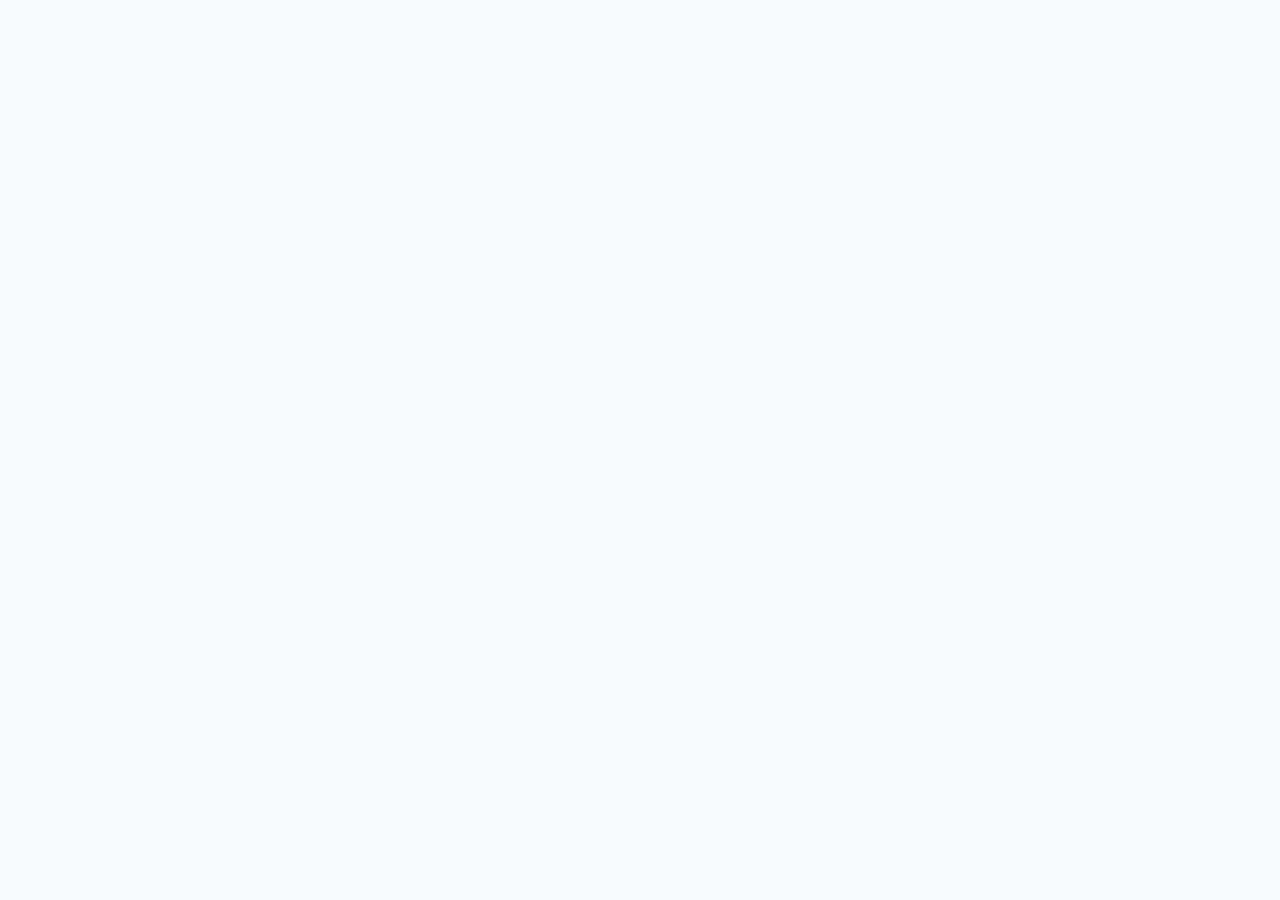
==== commit 1ff0f083: "Update index.html" ====
--- a/index.html
+++ b/index.html
@@ -3,2956 +3,1752 @@
 <head>
   <meta charset="UTF-8" />
   <meta name="viewport" content="width=device-width, initial-scale=1.0" />
-  <meta name="description" content="Karnataka State Police — Shirva Circle Police Station (Udupi District). Official SAHAYAK Senior Citizen Assistance & Emergency Response Portal, Government of Karnataka." />
-  <title>Karnataka State Police | Shirva Circle Police Station — SAHAYAK Senior Citizen Portal</title>
-
-  <!-- Google Fonts: Plus Jakarta Sans, Inter & Noto Sans Kannada -->
+  <meta name="description" content="Official KSP Sahayak Citizen Assistance Portal Login - Karnataka State Police, Government of Karnataka." />
+  <meta name="keywords" content="Karnataka State Police, KSP Sahayak, Citizen Portal, Senior Citizen Helpline 14567, ERSS 112, Government of Karnataka" />
+  <title>Secure Access | KSP Sahayak – Citizen Assistance Portal | Karnataka State Police</title>
+
+  <!-- Google Fonts: Plus Jakarta Sans, Inter, Noto Sans Kannada -->
   <link rel="preconnect" href="https://fonts.googleapis.com" />
   <link rel="preconnect" href="https://fonts.gstatic.com" crossorigin />
-  <link href="https://fonts.googleapis.com/css2?family=Noto+Sans+Kannada:wght@400;500;600;700;800;900&family=Plus+Jakarta+Sans:wght@400;500;600;700;800;900&family=Inter:wght@400;500;600;700&display=swap" rel="stylesheet" />
+  <link href="https://fonts.googleapis.com/css2?family=Inter:wght@400;500;600;700;800&family=Noto+Sans+Kannada:wght@400;500;600;700;800&family=Plus+Jakarta+Sans:wght@500;600;700;800&display=swap" rel="stylesheet" />
   <link href="https://fonts.googleapis.com/css2?family=Material+Symbols+Outlined:opsz,wght,FILL,GRAD@20..48,100..700,0..1,-50..200" rel="stylesheet" />
 
+  <!-- Tailwind CSS CDN -->
+  <script src="https://cdn.tailwindcss.com"></script>
+  <script>
+    tailwind.config = {
+      theme: {
+        extend: {
+          fontFamily: {
+            sans: ['Plus Jakarta Sans', 'Inter', 'Noto Sans Kannada', 'sans-serif'],
+          },
+          colors: {
+            kspNavy: {
+              950: '#020c1b',
+              900: '#031427',
+              800: '#082447',
+              700: '#0f2848',
+              600: '#163970',
+              500: '#1a56b2',
+              100: '#f0f4fa',
+              50: '#f8fafc'
+            },
+            kspGold: {
+              DEFAULT: '#d4af37',
+              dark: '#b89025',
+              light: '#fef08a'
+            }
+          }
+        }
+      }
+    };
+  </script>
+
+  <!-- React 18 UMD & Babel -->
+  <script crossorigin src="https://unpkg.com/react@18/umd/react.production.min.js"></script>
+  <script crossorigin src="https://unpkg.com/react-dom@18/umd/react-dom.production.min.js"></script>
+  <script src="https://unpkg.com/@babel/standalone/babel.min.js"></script>
+
   <style>
-    .material-symbols-outlined {
-      font-family: 'Material Symbols Outlined' !important;
-      font-weight: 400; font-style: normal; font-size: 24px; line-height: 1;
-      letter-spacing: normal; text-transform: none; display: inline-block;
-      white-space: nowrap; direction: ltr; font-feature-settings: 'liga' 1;
-      -webkit-font-feature-settings: 'liga' 1;
-      font-variation-settings: 'FILL' 0, 'wght' 400, 'GRAD' 0, 'opsz' 24;
-      -webkit-font-smoothing: antialiased;
-    }
     :root {
-      --ksp-navy-deep: #031427;
-      --ksp-navy: #082447;
-      --ksp-navy-light: #103b6d;
-      --ksp-gold: #d4af37;
-      --ksp-gold-dark: #b89025;
-      --ksp-gold-light: #fef08a;
-      --ksp-red: #dc2626;
-      --ksp-emerald: #059669;
-      --gov-bg: #f8fafc;
-      --gov-card-bg: #ffffff;
-      --gov-border: #cbd5e1;
-      --gov-border-subtle: #e2e8f0;
-      --text-main: #0f172a;
-      --text-muted: #475569;
       --font-scale: 1;
     }
 
-    /* Accessible high contrast mode */
+    body {
+      font-size: calc(14px * var(--font-scale));
+      background-color: #f8fafc;
+      color: #0f172a;
+      transition: background-color 0.2s, color 0.2s;
+    }
+
+    /* High Contrast Mode CSS Rules */
     body.high-contrast {
-      --gov-bg: #000000;
-      --gov-card-bg: #121212;
-      --text-main: #ffffff;
-      --text-muted: #e2e8f0;
-      --gov-border: #ffffff;
-      --gov-border-subtle: #555555;
-    }
-
-    * {
-      box-sizing: border-box;
-      margin: 0;
-      padding: 0;
-    }
-
-    body {
-      font-family: 'Plus Jakarta Sans', 'Inter', 'Noto Sans Kannada', sans-serif;
-      background-color: var(--gov-bg);
-      color: var(--text-main);
-      line-height: 1.5;
-      font-size: calc(14px * var(--font-scale));
-      overflow-x: hidden;
-      transition: background 0.2s, color 0.2s;
-    }
-
-    /* â”€â”€ 1. Indian National Tricolor Strip & Government Animations â”€â”€â”€â”€â”€ */
-    @keyframes tricolorShimmer {
-      0% { background-position: -200% 0; }
-      100% { background-position: 200% 0; }
-    }
-    @keyframes emblemPulseAura {
-      0%, 100% { box-shadow: 0 0 10px rgba(212, 175, 55, 0.3), inset 0 0 8px rgba(254, 240, 138, 0.2); }
-      50% { box-shadow: 0 0 24px rgba(212, 175, 55, 0.85), inset 0 0 14px rgba(254, 240, 138, 0.5); }
-    }
-    @keyframes erssRadarBeacon {
-      0%, 100% { box-shadow: 0 4px 14px rgba(220, 38, 38, 0.3), 0 0 0 0 rgba(220, 38, 38, 0.6); }
-      50% { box-shadow: 0 6px 22px rgba(220, 38, 38, 0.8), 0 0 0 12px rgba(220, 38, 38, 0); }
-    }
-
+      background-color: #000000 !important;
+      color: #ffffff !important;
+    }
+    body.high-contrast header,
+    body.high-contrast nav,
+    body.high-contrast footer,
+    body.high-contrast .bg-white,
+    body.high-contrast .bg-slate-50,
+    body.high-contrast .bg-kspNavy-800,
+    body.high-contrast .bg-kspNavy-900,
+    body.high-contrast .bg-kspNavy-950 {
+      background-color: #121212 !important;
+      color: #ffffff !important;
+      border-color: #ffffff !important;
+    }
+    body.high-contrast input, body.high-contrast button {
+      border-color: #ffffff !important;
+      color: #ffffff !important;
+    }
+    body.high-contrast .text-slate-600,
+    body.high-contrast .text-slate-500,
+    body.high-contrast .text-slate-400 {
+      color: #e2e8f0 !important;
+    }
+
+    /* Skip Link Accessibility */
+    .skip-link {
+      position: absolute;
+      top: -100px;
+      left: 1rem;
+      background: #d4af37;
+      color: #031427;
+      padding: 0.5rem 1rem;
+      font-weight: 700;
+      z-index: 100;
+      transition: top 0.2s ease;
+      border-radius: 0 0 4px 4px;
+    }
+    .skip-link:focus {
+      top: 0;
+    }
+
+    /* Indian Tricolor Strip */
     .national-tricolor-strip {
       height: 5px;
       background: linear-gradient(90deg, #ff9933 0%, #ff9933 33.3%, #ffffff 33.3%, #ffffff 66.6%, #138808 66.6%, #138808 100%);
       position: relative;
-      overflow: hidden;
     }
     .national-tricolor-strip::after {
       content: '';
       position: absolute;
-      top: 0; left: 0; right: 0; bottom: 0;
-      background: linear-gradient(90deg, transparent, rgba(255,255,255,0.85), transparent);
-      background-size: 200% 100%;
-      animation: tricolorShimmer 3.5s infinite linear;
-    }
-
-    /* â”€â”€ 2. Official Top Utility & Accessibility Bar (NIC Standard) â”€ */
-    .gov-accessibility-bar {
-      background: #020c1b;
-      color: #94a3b8;
-      font-size: 11.5px;
-      padding: 5px 32px;
-      display: flex;
-      justify-content: space-between;
-      align-items: center;
-      border-bottom: 1px solid rgba(255, 255, 255, 0.1);
-      font-weight: 500;
-    }
-    .gov-left-entity {
-      display: flex;
-      align-items: center;
-      gap: 10px;
-      color: #cbd5e1;
-    }
-    .gov-left-entity span.bold {
-      color: #ffffff;
-      font-weight: 700;
-    }
-    .gov-right-tools {
-      display: flex;
-      align-items: center;
-      gap: 16px;
-    }
-    .gov-right-tools a {
-      color: #cbd5e1;
-      text-decoration: none;
-      transition: color 0.2s;
-    }
-    .gov-right-tools a:hover {
-      color: #38bdf8;
-      text-decoration: underline;
-    }
-    .font-size-adjusters {
-      display: inline-flex;
-      align-items: center;
-      gap: 4px;
-      background: rgba(255, 255, 255, 0.08);
-      border: 1px solid rgba(255, 255, 255, 0.15);
-      border-radius: 4px;
-      padding: 1px 4px;
-    }
-    .font-size-adjusters button {
-      background: none;
-      border: none;
-      color: #cbd5e1;
-      font-size: 11px;
-      font-weight: 700;
-      padding: 1px 5px;
-      cursor: pointer;
-    }
-    .font-size-adjusters button:hover {
-      color: #ffffff;
-      background: rgba(255, 255, 255, 0.2);
-      border-radius: 2px;
-    }
-    .contrast-toggle-btn {
-      background: none;
-      border: 1px solid rgba(255, 255, 255, 0.2);
-      color: #cbd5e1;
-      font-size: 11px;
-      font-weight: 700;
-      padding: 2px 6px;
-      border-radius: 4px;
-      cursor: pointer;
-    }
-
-    /* â”€â”€ 3. Official Dual-Emblem Header Section â”€â”€â”€â”€â”€â”€â”€â”€â”€â”€â”€â”€â”€â”€â”€â”€â”€â”€â”€â”€â”€ */
-    .gov-header-brand {
-      background: #ffffff;
-      padding: 16px 32px;
-      border-bottom: 3px solid var(--ksp-gold);
-      display: flex;
-      align-items: center;
-      justify-content: space-between;
-      gap: 24px;
-    }
-    body.high-contrast .gov-header-brand {
-      background: #111827;
-      border-bottom-color: #facc15;
-    }
-    .emblems-and-titles {
-      display: flex;
-      align-items: center;
-      gap: 20px;
-    }
-    .state-seal-emblem {
-      width: 68px;
-      height: 68px;
-      border-radius: 50%;
-      background: radial-gradient(circle, #f8fafc 0%, #e2e8f0 100%);
-      border: 3px solid var(--ksp-gold-dark);
-      display: flex;
-      align-items: center;
-      justify-content: center;
-      box-shadow: 0 4px 12px rgba(0, 0, 0, 0.1);
-      flex-shrink: 0;
-    }
-    .title-hierarchy {
-      display: flex;
-      flex-direction: column;
-    }
-    .kannada-header-line {
-      font-family: 'Noto Sans Kannada', sans-serif;
-      font-size: 15.5px;
-      font-weight: 800;
-      color: var(--ksp-navy-deep);
-      line-height: 1.25;
-    }
-    body.high-contrast .kannada-header-line {
-      color: #fde047;
-    }
-    .english-header-line {
-      font-size: 22px;
-      font-weight: 900;
-      color: var(--ksp-navy);
-      letter-spacing: -0.02em;
-      line-height: 1.2;
-    }
-    body.high-contrast .english-header-line {
-      color: #ffffff;
-    }
-    .station-dept-line {
-      font-size: 13px;
-      color: #1d4ed8;
-      font-weight: 700;
-      margin-top: 3px;
-      display: flex;
-      align-items: center;
-      gap: 10px;
-    }
-    body.high-contrast .station-dept-line {
-      color: #93c5fd;
-    }
-    .jurisdiction-badge-gold {
-      background: #fef08a;
-      color: #713f12;
-      border: 1px solid #eab308;
-      padding: 1px 8px;
-      border-radius: 4px;
-      font-size: 11px;
-      font-weight: 800;
-      letter-spacing: 0.04em;
-      text-transform: uppercase;
-    }
-
-    .gov-header-right-badges {
-      display: flex;
-      align-items: center;
-      gap: 18px;
-    }
-    .state-seal-emblem {
-      animation: emblemPulseAura 3.5s infinite ease-in-out;
-      transition: transform 0.3s ease;
-    }
-    .state-seal-emblem:hover {
-      transform: scale(1.06) rotate(2deg);
-    }
-    .erss-112-pill {
-      background: linear-gradient(135deg, #dc2626 0%, #991b1b 100%);
-      color: #ffffff;
-      padding: 8px 18px;
-      border-radius: 8px;
-      text-decoration: none;
-      display: flex;
-      align-items: center;
-      gap: 12px;
-      animation: erssRadarBeacon 2.5s infinite ease-in-out;
-      border: 1px solid rgba(255, 255, 255, 0.4);
-      transition: all 0.2s;
-    }
-    .erss-112-pill:hover {
-      transform: translateY(-1px);
-      box-shadow: 0 6px 18px rgba(220, 38, 38, 0.5);
-    }
-    .erss-number {
-      font-size: 24px;
-      font-weight: 900;
-      line-height: 1;
-    }
-    .erss-caption {
-      font-size: 10px;
-      text-transform: uppercase;
-      font-weight: 800;
-      letter-spacing: 0.05em;
-      color: #fecaca;
-    }
-    .cctns-station-seal {
-      display: flex;
-      align-items: center;
-      gap: 10px;
-      padding-left: 18px;
-      border-left: 1px solid var(--gov-border-subtle);
-    }
-    .cctns-seal-icon {
-      width: 44px;
-      height: 44px;
-      border-radius: 8px;
-      background: #082447;
-      color: #facc15;
-      display: flex;
-      align-items: center;
-      justify-content: center;
-    }
-
-    /* â”€â”€ 4. Government Navigation Bar (KSP Format) â”€â”€â”€â”€â”€â”€â”€â”€â”€â”€â”€â”€â”€â”€â”€â”€â”€ */
-    .gov-navbar-main {
-      background: var(--ksp-navy);
-      padding: 0 32px;
-      display: flex;
-      align-items: center;
-      justify-content: space-between;
-      position: sticky;
-      top: 0;
-      z-index: 900;
-      box-shadow: 0 4px 6px -1px rgba(0, 0, 0, 0.15);
-    }
-    .gov-nav-links {
-      display: flex;
-      list-style: none;
-      align-items: center;
-      flex-wrap: wrap;
-    }
-    .gov-nav-links li a {
-      display: block;
-      color: #ffffff;
-      text-decoration: none;
-      padding: 13px 15px;
-      font-size: 13.5px;
-      font-weight: 700;
-      letter-spacing: 0.01em;
-      transition: all 0.2s;
-      border-bottom: 3px solid transparent;
-    }
-    .gov-nav-links li a:hover,
-    .gov-nav-links li a.active {
-      background: rgba(255, 255, 255, 0.1);
-      color: var(--ksp-gold-light);
-      border-bottom-color: var(--ksp-gold);
-    }
-    .gov-nav-actions {
-      display: flex;
-      align-items: center;
-      gap: 12px;
-    }
-    .bilingual-toggle-pill {
-      background: rgba(255, 255, 255, 0.12);
-      color: #ffffff;
-      border: 1px solid rgba(255, 255, 255, 0.2);
-      border-radius: 6px;
-      padding: 6px 12px;
-      font-size: 12px;
-      font-weight: 800;
-      cursor: pointer;
-      display: flex;
-      align-items: center;
-      gap: 6px;
-      transition: all 0.2s;
-    }
-    .bilingual-toggle-pill:hover {
-      background: rgba(255, 255, 255, 0.22);
-      border-color: var(--ksp-gold);
-    }
-    .police-console-btn {
-      background: linear-gradient(135deg, #d4af37 0%, #b89025 100%);
-      color: #031427;
-      text-decoration: none;
-      padding: 9px 20px;
-      border-radius: 7px;
-      font-size: 13.5px;
-      font-weight: 900;
-      display: flex;
-      align-items: center;
-      gap: 8px;
-      border: none;
-      box-shadow: 0 3px 12px rgba(212,175,55,0.35);
-      letter-spacing: 0.02em;
-      transition: all 0.2s;
-    }
-    .police-console-btn:hover {
-      background: linear-gradient(135deg, #f1d570 0%, #d4af37 100%);
-      transform: translateY(-1px);
-      box-shadow: 0 5px 18px rgba(212,175,55,0.5);
-    }
-
-    /* â”€â”€ 5. Government Notice Ticker Marquee â”€â”€â”€â”€â”€â”€â”€â”€â”€â”€â”€â”€â”€â”€â”€â”€â”€â”€â”€â”€â”€â”€â”€â”€ */
-    .gov-ticker-band {
-      background: #fef08a;
-      border-bottom: 1px solid #fde047;
-      padding: 7px 32px;
-      display: flex;
-      align-items: center;
-      gap: 14px;
-      font-size: 13px;
-      font-weight: 600;
-      color: #713f12;
-    }
-    body.high-contrast .gov-ticker-band {
-      background: #332700;
-      color: #fde047;
-      border-bottom-color: #eab308;
-    }
-    .ticker-tag-pill {
-      background: #854d0e;
-      color: #ffffff;
-      padding: 2px 8px;
-      border-radius: 4px;
-      font-size: 11px;
-      font-weight: 800;
-      text-transform: uppercase;
-      letter-spacing: 0.05em;
-      flex-shrink: 0;
-    }
-    .ticker-viewport {
-      overflow: hidden;
-      white-space: nowrap;
-      flex: 1;
-    }
-    .ticker-scroll-text {
-      display: inline-block;
-      padding-left: 100%;
-      animation: tickerMarquee 26s linear infinite;
-    }
-    @keyframes tickerMarquee {
-      0% { transform: translate(0, 0); }
-      100% { transform: translate(-100%, 0); }
-    }
-
-    /* â”€â”€ 6. CONTINUOUS POLICE VIDEO & MEDIA SHOWCASE SECTION â”€â”€â”€â”€â”€â”€â”€ */
-    .ksp-media-hero-band {
-      background: #051930;
-      color: #ffffff;
-      padding: 36px 32px;
-      border-bottom: 3px solid var(--ksp-gold);
-    }
-    .media-hero-inner {
-      max-width: 1320px;
-      margin: 0 auto;
-      display: grid;
-      grid-template-columns: 1.25fr 0.75fr;
-      gap: 28px;
-      align-items: center;
-    }
-
-    /* Continuous Looping Video Player Frame */
-    .continuous-video-wrapper {
-      background: #000000;
-      border: 2px solid rgba(212, 175, 55, 0.4);
-      border-radius: 12px;
-      overflow: hidden;
-      box-shadow: 0 16px 36px rgba(0, 0, 0, 0.5);
-      position: relative;
-    }
-    .video-header-tag {
-      position: absolute;
-      top: 12px;
-      left: 12px;
-      z-index: 10;
-      background: rgba(8, 36, 71, 0.85);
-      backdrop-filter: blur(6px);
-      border: 1px solid rgba(255, 255, 255, 0.2);
-      color: #ffffff;
-      padding: 4px 10px;
-      border-radius: 6px;
-      font-size: 11px;
-      font-weight: 800;
-      letter-spacing: 0.04em;
-      display: flex;
-      align-items: center;
-      gap: 6px;
-    }
-    .live-rec-dot {
-      width: 8px;
-      height: 8px;
-      border-radius: 50%;
-      background: #ef4444;
-      animation: recBlink 1.5s infinite;
-    }
-    @keyframes recBlink {
-      0%, 100% { opacity: 1; }
-      50% { opacity: 0.3; }
-    }
-
-    /* HTML5 Continuous Loop Video Element */
-    .continuous-video-frame {
-      width: 100%;
-      aspect-ratio: 16 / 9;
-      display: block;
-      background: #0a192f;
-      object-fit: cover;
-    }
-
-    /* Placeholder Screen when user hasn't provided custom mp4 yet */
-    .video-placeholder-canvas {
-      width: 100%;
-      aspect-ratio: 16 / 9;
-      background: radial-gradient(circle at center, #0f2e56 0%, #031427 100%);
-      display: flex;
-      flex-direction: column;
-      align-items: center;
-      justify-content: center;
-      text-align: center;
-      padding: 24px;
-      color: #ffffff;
-      position: relative;
-    }
-    .video-watermark-emblem {
-      width: 72px;
-      height: 72px;
-      border-radius: 50%;
-      background: rgba(255, 255, 255, 0.08);
-      border: 2px solid var(--ksp-gold);
-      display: flex;
-      align-items: center;
-      justify-content: center;
-      font-size: 36px;
-      color: var(--ksp-gold);
-      margin-bottom: 12px;
-      box-shadow: 0 0 20px rgba(212, 175, 55, 0.3);
-      animation: pulseGlow 2.5s infinite alternate;
-    }
-    @keyframes pulseGlow {
-      0% { transform: scale(0.96); box-shadow: 0 0 10px rgba(212, 175, 55, 0.2); }
-      100% { transform: scale(1.04); box-shadow: 0 0 25px rgba(212, 175, 55, 0.5); }
-    }
-
-    .video-bottom-controls-bar {
-      position: absolute;
-      bottom: 0;
-      left: 0;
-      right: 0;
-      background: linear-gradient(0deg, rgba(0,0,0,0.85) 0%, rgba(0,0,0,0) 100%);
-      padding: 10px 16px;
-      display: flex;
-      justify-content: space-between;
-      align-items: center;
-      font-size: 11px;
-      color: #cbd5e1;
-    }
-
-    /* Unmute Click Overlay */
-    .video-unmute-overlay {
-      position: absolute;
       inset: 0;
-      z-index: 20;
-      display: flex;
-      flex-direction: column;
-      align-items: center;
-      justify-content: center;
-      gap: 10px;
-      cursor: pointer;
-      background: rgba(3, 20, 39, 0.55);
-      backdrop-filter: blur(2px);
-      transition: opacity 0.35s ease;
-    }
-    .video-unmute-overlay.hidden {
-      opacity: 0;
-      pointer-events: none;
-    }
-    .unmute-pulse-btn {
-      width: 68px;
-      height: 68px;
-      border-radius: 50%;
-      background: linear-gradient(135deg, var(--ksp-gold), var(--ksp-gold-dark));
-      border: 3px solid rgba(255,255,255,0.4);
-      display: flex;
-      align-items: center;
-      justify-content: center;
-      font-size: 30px;
-      color: #031427;
-      box-shadow: 0 0 0 0 rgba(212, 175, 55, 0.7);
-      animation: soundPulse 1.8s infinite;
-    }
-    @keyframes soundPulse {
-      0%   { box-shadow: 0 0 0 0 rgba(212,175,55,0.7); }
-      70%  { box-shadow: 0 0 0 18px rgba(212,175,55,0); }
-      100% { box-shadow: 0 0 0 0 rgba(212,175,55,0); }
-    }
-    .unmute-overlay-label {
-      font-size: 12.5px;
-      font-weight: 800;
-      color: #ffffff;
-      letter-spacing: 0.06em;
-      text-shadow: 0 1px 4px rgba(0,0,0,0.8);
-    }
-    /* Sound toggle button in controls bar */
-    .btn-sound-toggle {
-      display: inline-flex;
-      align-items: center;
-      gap: 5px;
-      background: rgba(255,255,255,0.1);
-      border: 1px solid rgba(255,255,255,0.25);
-      color: #ffffff;
-      padding: 4px 12px;
-      border-radius: 6px;
-      font-size: 11.5px;
-      font-weight: 700;
-      cursor: pointer;
-      transition: background 0.2s, border 0.2s;
-    }
-    .btn-sound-toggle:hover {
-      background: rgba(212,175,55,0.2);
-      border-color: var(--ksp-gold);
-    }
-    .btn-sound-toggle.sound-on {
-      background: rgba(74,222,128,0.15);
-      border-color: #4ade80;
-      color: #4ade80;
-    }
-
-    /* Right Media Spotlight Card */
-    .media-spotlight-side {
-      display: flex;
-      flex-direction: column;
-      gap: 16px;
-    }
-    .spotlight-civic-box {
-      background: rgba(255, 255, 255, 0.06);
-      border: 1px solid rgba(255, 255, 255, 0.15);
-      border-radius: 12px;
-      padding: 24px;
-      backdrop-filter: blur(8px);
-    }
-    .spotlight-civic-box h2 {
-      font-size: 24px;
-      font-weight: 900;
-      line-height: 1.25;
-      margin-bottom: 10px;
-      color: #ffffff;
-    }
-    .spotlight-civic-box h2 span.gold {
-      color: var(--ksp-gold-light);
-    }
-    .spotlight-civic-box p {
-      font-size: 13.5px;
-      color: #cbd5e1;
-      line-height: 1.55;
-      margin-bottom: 18px;
-    }
-
-    .hero-btn-stack {
-      display: flex;
-      flex-wrap: wrap;
-      gap: 10px;
-    }
-    .btn-portal-entry {
-      background: linear-gradient(135deg, #d4af37 0%, #b89025 100%);
-      color: #031427;
-      font-weight: 900;
-      font-size: 13.5px;
-      padding: 10px 20px;
-      border-radius: 6px;
-      text-decoration: none;
-      display: inline-flex;
-      align-items: center;
-      gap: 8px;
-      box-shadow: 0 4px 12px rgba(212, 175, 55, 0.3);
-      transition: all 0.2s;
-    }
-    .btn-portal-entry:hover {
-      transform: translateY(-1px);
-      box-shadow: 0 6px 16px rgba(212, 175, 55, 0.45);
-    }
-    .btn-emergency-call {
-      background: #dc2626;
-      color: #ffffff;
-      font-weight: 800;
-      font-size: 13px;
-      padding: 10px 18px;
-      border-radius: 6px;
-      text-decoration: none;
-      display: inline-flex;
-      align-items: center;
-      gap: 8px;
-      cursor: pointer;
-      border: 1px solid rgba(255, 255, 255, 0.3);
-      transition: all 0.2s;
-    }
-    .btn-emergency-call:hover {
-      background: #b91c1c;
-    }
-    .btn-change-video {
-      background: rgba(255, 255, 255, 0.1);
-      color: #ffffff;
-      border: 1px solid rgba(255, 255, 255, 0.25);
-      padding: 6px 12px;
-      border-radius: 4px;
-      font-size: 11px;
-      font-weight: 700;
-      cursor: pointer;
-      display: inline-flex;
-      align-items: center;
-      gap: 4px;
-    }
-    .btn-change-video:hover {
-      background: rgba(255, 255, 255, 0.2);
-    }
-
-    /* â”€â”€ 7. Leadership & Dignitaries Panel (KSP Official Pattern) â”€ */
-    .dignitaries-strip-container {
-      background: #ffffff;
-      border-bottom: 1px solid var(--gov-border);
-      padding: 20px 32px;
-    }
-    body.high-contrast .dignitaries-strip-container {
-      background: #111827;
-    }
-    .dignitaries-inner {
-      max-width: 1320px;
-      margin: 0 auto;
-    }
-    .dignitaries-heading {
-      font-size: 12.5px;
-      font-weight: 800;
-      text-transform: uppercase;
-      letter-spacing: 0.06em;
-      color: #64748b;
-      margin-bottom: 12px;
-      display: flex;
-      align-items: center;
-      gap: 8px;
-    }
-    .dignitaries-grid {
-      display: grid;
-      grid-template-columns: repeat(5, 1fr);
-      gap: 14px;
-    }
-    .dignitary-card {
-      background: #f8fafc;
-      border: 1px solid var(--gov-border-subtle);
-      border-radius: 8px;
-      padding: 10px 12px;
-      display: flex;
-      align-items: center;
-      gap: 10px;
-      transition: all 0.2s;
-    }
-    body.high-contrast .dignitary-card {
-      background: #1f2937;
-      border-color: #374151;
-    }
-    .dignitary-card:hover {
-      border-color: var(--ksp-gold);
-      box-shadow: 0 4px 10px rgba(0, 0, 0, 0.05);
-    }
-    .dignitary-photo {
-      width: 44px;
-      height: 44px;
-      border-radius: 50%;
-      background: #e2e8f0;
-      border: 2px solid #082447;
-      display: flex;
-      align-items: center;
-      justify-content: center;
-      font-size: 22px;
-      color: #082447;
-      flex-shrink: 0;
-    }
-    .dignitary-details {
-      display: flex;
-      flex-direction: column;
-    }
-    .dignitary-name {
-      font-size: 12.5px;
-      font-weight: 800;
-      color: #082447;
-      line-height: 1.2;
-    }
-    body.high-contrast .dignitary-name {
-      color: #ffffff;
-    }
-    .dignitary-role {
-      font-size: 10.5px;
-      color: #64748b;
-      font-weight: 600;
-      line-height: 1.3;
-      margin-top: 2px;
-    }
-
-    /* â”€â”€ 8. Main 2:1 Government Layout â”€â”€â”€â”€â”€â”€â”€â”€â”€â”€â”€â”€â”€â”€â”€â”€â”€â”€â”€â”€â”€â”€â”€â”€â”€â”€â”€â”€â”€ */
-    .gov-main-layout {
-      max-width: 1320px;
-      margin: 0 auto;
-      padding: 36px 32px;
-      display: grid;
-      grid-template-columns: 2fr 1fr;
-      gap: 32px;
-      align-items: start;
-    }
-
-    /* Key Operational Metrics Ribbon */
-    .gov-stats-grid {
-      display: grid;
-      grid-template-columns: repeat(4, 1fr);
-      gap: 12px;
-      background: #ffffff;
-      border: 1px solid var(--gov-border);
-      border-radius: 8px;
-      padding: 14px;
-      margin-bottom: 28px;
-      box-shadow: 0 2px 6px rgba(0, 0, 0, 0.04);
-    }
-    body.high-contrast .gov-stats-grid {
-      background: #111827;
-    }
-    .gov-stat-box {
-      border-right: 1px solid var(--gov-border-subtle);
-      padding: 4px 10px;
-    }
-    .gov-stat-box:last-child {
-      border-right: none;
-    }
-    .stat-val-text {
-      font-size: 22px;
-      font-weight: 900;
-      color: #082447;
-    }
-    body.high-contrast .stat-val-text {
-      color: #fde047;
-    }
-    .stat-lbl-text {
-      font-size: 11px;
-      color: #64748b;
-      font-weight: 700;
-      text-transform: uppercase;
-      letter-spacing: 0.03em;
-      margin-top: 2px;
-    }
-
-    /* 8 Citizen Services Tiles (KSP Format) */
-    .services-section-title {
-      font-size: 19px;
-      font-weight: 900;
-      color: #082447;
-      margin-bottom: 16px;
-      display: flex;
-      align-items: center;
-      justify-content: space-between;
-      border-bottom: 2px solid var(--gov-border);
-      padding-bottom: 8px;
-    }
-    body.high-contrast .services-section-title {
-      color: #ffffff;
-    }
-    .services-grid-layout {
-      display: grid;
-      grid-template-columns: repeat(2, 1fr);
-      gap: 16px;
-      margin-bottom: 28px;
-    }
-    .nic-service-card {
-      background: var(--gov-card-bg);
-      border: 1px solid var(--gov-border);
-      border-radius: 8px;
-      padding: 16px;
-      display: flex;
-      flex-direction: column;
-      text-decoration: none;
-      color: inherit;
-      position: relative;
-      overflow: hidden;
-      box-shadow: 0 1px 3px rgba(0, 0, 0, 0.04);
-      transition: all 0.2s;
-    }
-    .nic-service-card:hover {
-      transform: translateY(-2px);
-      box-shadow: 0 6px 14px rgba(0, 0, 0, 0.08);
-      border-color: #082447;
-    }
-    .service-card-tag-bar {
-      position: absolute;
-      top: 0;
-      left: 0;
-      right: 0;
-      height: 3px;
-      background: #082447;
-    }
-    .service-card-tag-bar.red { background: #dc2626; }
-    .service-card-tag-bar.gold { background: #d4af37; }
-    .service-card-tag-bar.emerald { background: #059669; }
-
-    .service-card-head {
-      display: flex;
-      align-items: center;
-      gap: 10px;
-      margin-bottom: 6px;
-    }
-    .service-icon-container {
-      width: 38px;
-      height: 38px;
-      border-radius: 8px;
-      display: flex;
-      align-items: center;
-      justify-content: center;
-      font-size: 20px;
-      flex-shrink: 0;
-    }
-    .service-card-title {
-      font-size: 14.5px;
-      font-weight: 800;
-      color: #082447;
-      line-height: 1.3;
-    }
-    body.high-contrast .service-card-title {
-      color: #ffffff;
-    }
-    .service-card-desc {
-      font-size: 12px;
-      color: var(--text-muted);
-      line-height: 1.5;
-      margin-bottom: 10px;
-      flex: 1;
-    }
-    .service-card-action {
-      font-size: 11.5px;
-      font-weight: 800;
-      color: #2563eb;
-      display: inline-flex;
-      align-items: center;
-      gap: 4px;
-    }
-
-    /* Right Column: Beat Patrol Table & Helplines */
-    .gov-sidebar-block {
-      background: var(--gov-card-bg);
-      border: 1px solid var(--gov-border);
-      border-radius: 8px;
-      overflow: hidden;
-      margin-bottom: 22px;
-      box-shadow: 0 2px 6px rgba(0, 0, 0, 0.04);
-    }
-    .gov-sidebar-title {
-      background: #082447;
-      color: #ffffff;
-      padding: 11px 16px;
-      font-size: 13px;
-      font-weight: 800;
-      display: flex;
-      align-items: center;
-      gap: 8px;
-      border-bottom: 2px solid var(--ksp-gold);
-    }
-    .gov-sidebar-body {
-      padding: 14px;
-    }
-    .beat-item-row {
-      display: flex;
-      align-items: flex-start;
-      gap: 10px;
-      padding-bottom: 10px;
-      margin-bottom: 10px;
-      border-bottom: 1px solid var(--gov-border-subtle);
-    }
-    .beat-item-row:last-child {
-      border-bottom: none;
-      padding-bottom: 0;
-      margin-bottom: 0;
-    }
-    .beat-number-badge {
-      background: #e2e8f0;
-      color: #082447;
-      font-weight: 900;
-      font-size: 10.5px;
-      padding: 2px 6px;
-      border-radius: 4px;
-      flex-shrink: 0;
-    }
-    .beat-info h5 {
-      font-size: 12.5px;
-      font-weight: 800;
-      color: #082447;
-    }
-    body.high-contrast .beat-info h5 {
-      color: #ffffff;
-    }
-    .beat-info p {
-      font-size: 11px;
-      color: var(--text-muted);
-      margin: 2px 0;
-    }
-    .beat-officer-line {
-      font-size: 11px;
-      color: #1d4ed8;
-      font-weight: 700;
-    }
-
-    .helpline-box-item {
-      display: flex;
-      justify-content: space-between;
-      align-items: center;
-      padding: 7px 10px;
-      background: #f8fafc;
-      border: 1px solid var(--gov-border-subtle);
-      border-radius: 6px;
-      margin-bottom: 8px;
-    }
-    body.high-contrast .helpline-box-item {
-      background: #1f2937;
-    }
-    .helpline-label-text {
-      font-size: 11.5px;
-      font-weight: 700;
-      color: var(--text-main);
-    }
-    .helpline-num-badge {
-      font-size: 13px;
-      font-weight: 900;
-      color: #dc2626;
-      text-decoration: none;
-    }
-
-    /* â”€â”€ 9. GIGW Government Official Footer â”€â”€â”€â”€â”€â”€â”€â”€â”€â”€â”€â”€â”€â”€â”€â”€â”€â”€â”€â”€â”€â”€â”€â”€â”€ */
-    .gov-official-footer {
-      background: #020c1b;
-      color: #94a3b8;
-      font-size: 12px;
-      padding: 42px 32px 22px;
-      border-top: 4px solid var(--ksp-gold);
-    }
-    .footer-content-grid {
-      max-width: 1320px;
-      margin: 0 auto;
-      display: grid;
-      grid-template-columns: 2fr 1fr 1fr 1.5fr;
-      gap: 32px;
-      padding-bottom: 28px;
-      border-bottom: 1px solid rgba(255, 255, 255, 0.1);
-    }
-    .footer-col-header {
-      color: #ffffff;
-      font-size: 13px;
-      font-weight: 800;
-      margin-bottom: 12px;
-      text-transform: uppercase;
-      letter-spacing: 0.04em;
-    }
-    .footer-menu-links {
-      list-style: none;
-      display: flex;
-      flex-direction: column;
-      gap: 8px;
-    }
-    .footer-menu-links a {
-      color: #cbd5e1;
-      text-decoration: none;
-      transition: color 0.2s;
-    }
-    .footer-menu-links a:hover {
-      color: #38bdf8;
-      text-decoration: underline;
-    }
-    .footer-meta-band {
-      max-width: 1320px;
-      margin: 18px auto 0;
-      display: flex;
-      justify-content: space-between;
-      align-items: center;
-      flex-wrap: wrap;
-      gap: 12px;
-      font-size: 11px;
-      color: #64748b;
-    }
-
-    /* Modals for Interactive Demos */
-    .gov-modal-curtain {
-      display: none;
-      position: fixed;
-      inset: 0;
-      background: rgba(2, 12, 27, 0.85);
-      backdrop-filter: blur(6px);
-      z-index: 9999;
-      align-items: center;
-      justify-content: center;
-      padding: 16px;
-    }
-    .gov-modal-curtain.active {
-      display: flex;
-    }
-    .gov-modal-box {
-      background: #ffffff;
-      border-radius: 10px;
-      max-width: 520px;
-      width: 100%;
-      border: 1px solid #cbd5e1;
-      overflow: hidden;
-      box-shadow: 0 25px 50px -12px rgba(0, 0, 0, 0.4);
-    }
-    .gov-modal-header {
-      background: #082447;
-      color: #ffffff;
-      padding: 14px 18px;
-      display: flex;
-      align-items: center;
-      justify-content: space-between;
-      border-bottom: 2px solid var(--ksp-gold);
-    }
-    .gov-modal-body {
-      padding: 20px;
-    }
-    .gov-modal-close-btn {
-      background: none;
-      border: none;
-      color: #ffffff;
-      font-size: 22px;
-      cursor: pointer;
-    }
-
-    /* Responsive */
-    @media (max-width: 1024px) {
-      .media-hero-inner { grid-template-columns: 1fr; }
-      .gov-main-layout { grid-template-columns: 1fr; }
-      .dignitaries-grid { grid-template-columns: repeat(3, 1fr); }
-      .footer-content-grid { grid-template-columns: 1fr 1fr; }
-    }
-    @media (max-width: 640px) {
-      .gov-accessibility-bar { display: none; }
-      .gov-header-brand { flex-direction: column; align-items: flex-start; }
-      .gov-nav-links { display: none; }
-      .dignitaries-grid { grid-template-columns: 1fr; }
-      .services-grid-layout { grid-template-columns: 1fr; }
-      .gov-stats-grid { grid-template-columns: 1fr 1fr; }
-      .footer-content-grid { grid-template-columns: 1fr; }
-    }
-
-    /* ═══════════════════════════════════════════════════════════
-       FINAL PROFESSIONAL POLISH — Animations & Micro-interactions
-    ═══════════════════════════════════════════════════════════ */
-
-    /* Scroll Progress Bar */
-    #scroll-progress-bar {
-      position: fixed;
-      top: 0;
-      left: 0;
-      height: 3px;
-      width: 0%;
-      background: linear-gradient(90deg, #ff9933 0%, #138808 50%, #0052a5 100%);
-      z-index: 99999;
-      transition: width 0.1s linear;
-      box-shadow: 0 0 8px rgba(20,136,8,0.5);
-    }
-
-    /* Scroll-reveal base */
-    .reveal {
-      opacity: 0;
-      transform: translateY(28px);
-      transition: opacity 0.65s cubic-bezier(.4,0,.2,1), transform 0.65s cubic-bezier(.4,0,.2,1);
-    }
-    .reveal.visible {
-      opacity: 1;
-      transform: translateY(0);
-    }
-    .reveal-left {
-      opacity: 0;
-      transform: translateX(-32px);
-      transition: opacity 0.6s ease, transform 0.6s ease;
-    }
-    .reveal-left.visible { opacity: 1; transform: translateX(0); }
-    .reveal-right {
-      opacity: 0;
-      transform: translateX(32px);
-      transition: opacity 0.6s ease, transform 0.6s ease;
-    }
-    .reveal-right.visible { opacity: 1; transform: translateX(0); }
-
-    /* Stagger delays for dignitary cards */
-    .dignitary-card:nth-child(1) { transition-delay: 0.05s; }
-    .dignitary-card:nth-child(2) { transition-delay: 0.12s; }
-    .dignitary-card:nth-child(3) { transition-delay: 0.19s; }
-    .dignitary-card:nth-child(4) { transition-delay: 0.26s; }
-    .dignitary-card:nth-child(5) { transition-delay: 0.33s; }
-    .dignitary-card:nth-child(6) { transition-delay: 0.40s; }
-    .dignitary-card:nth-child(7) { transition-delay: 0.47s; }
-
-    /* Enhanced dignitary card hover */
-    .dignitary-card {
-      transition: transform 0.3s cubic-bezier(.4,0,.2,1), box-shadow 0.3s ease;
-    }
-    .dignitary-card:hover {
-      transform: translateY(-6px) scale(1.025);
-      box-shadow: 0 12px 32px rgba(8,36,71,0.18);
-      z-index: 2;
-    }
-    .dignitary-photo img {
-      transition: transform 0.4s ease;
-    }
-    .dignitary-card:hover .dignitary-photo img {
-      transform: scale(1.08);
-    }
-    /* Raise the Chief Minister portrait slightly within its circular frame. */
-    .dignitaries-grid .dignitary-card:nth-child(3) .dignitary-photo img {
-      object-position: center 5% !important;
-    }
-
-    /* Service card polish */
-    .nic-service-card {
-      transition: transform 0.3s ease, box-shadow 0.3s ease, border-color 0.3s ease;
-      position: relative;
-      overflow: hidden;
-    }
-    .nic-service-card::after {
-      content: '';
-      position: absolute;
-      inset: 0;
-      background: linear-gradient(135deg, rgba(8,36,71,0.03) 0%, transparent 60%);
-      opacity: 0;
-      transition: opacity 0.3s ease;
-      pointer-events: none;
-    }
-    .nic-service-card:hover::after { opacity: 1; }
-    .nic-service-card:hover {
-      transform: translateY(-5px);
-      box-shadow: 0 16px 40px rgba(8,36,71,0.13);
-      border-color: var(--ksp-navy-light);
-    }
-
-    /* Beat item row hover */
-    .beat-item-row {
-      transition: background 0.25s ease, padding-left 0.25s ease;
-      border-radius: 6px;
-    }
-    .beat-item-row:hover {
-      background: rgba(8,36,71,0.04);
-      padding-left: 4px;
-    }
-
-    /* Stat box pop */
-    .gov-stat-box {
-      transition: transform 0.3s ease, box-shadow 0.3s ease;
-    }
-    .gov-stat-box:hover {
-      transform: translateY(-4px);
-      box-shadow: 0 8px 24px rgba(8,36,71,0.12);
-    }
-    .stat-val-text {
-      display: inline-block;
-    }
-
-    /* Floating 112 Emergency SOS Button */
-    #floating-sos {
-      position: fixed;
-      bottom: 28px;
-      right: 28px;
-      z-index: 9990;
-      display: flex;
-      flex-direction: column;
-      align-items: center;
-      gap: 10px;
-    }
-    #floating-sos .sos-btn {
-      width: 62px;
-      height: 62px;
-      border-radius: 50%;
-      background: linear-gradient(135deg, #dc2626, #991b1b);
-      color: #fff;
-      border: none;
-      cursor: pointer;
-      display: flex;
-      flex-direction: column;
-      align-items: center;
-      justify-content: center;
-      gap: 1px;
-      font-size: 9px;
-      font-weight: 900;
-      letter-spacing: 0.04em;
-      box-shadow: 0 4px 18px rgba(220,38,38,0.55);
-      animation: sosPulseRing 2s infinite;
-      transition: transform 0.2s ease;
-      text-decoration: none;
-    }
-    #floating-sos .sos-btn:hover {
-      transform: scale(1.1);
-    }
-    #floating-sos .sos-btn .material-symbols-outlined {
-      font-size: 22px;
-    }
-    @keyframes sosPulseRing {
-      0% { box-shadow: 0 4px 18px rgba(220,38,38,0.5), 0 0 0 0 rgba(220,38,38,0.4); }
-      70% { box-shadow: 0 4px 18px rgba(220,38,38,0.3), 0 0 0 16px rgba(220,38,38,0); }
-      100% { box-shadow: 0 4px 18px rgba(220,38,38,0.5), 0 0 0 0 rgba(220,38,38,0); }
-    }
-
-    /* Back-to-top button */
-    #back-to-top {
-      width: 42px;
-      height: 42px;
-      border-radius: 50%;
-      background: var(--ksp-navy);
-      color: #fff;
-      border: 2px solid var(--ksp-gold);
-      cursor: pointer;
-      display: none;
-      align-items: center;
-      justify-content: center;
-      box-shadow: 0 4px 12px rgba(8,36,71,0.3);
-      transition: transform 0.2s ease, opacity 0.3s ease;
-      opacity: 0;
-    }
-    #back-to-top.visible {
-      display: flex;
-      opacity: 1;
-    }
-    #back-to-top:hover {
-      transform: translateY(-3px);
-      background: var(--ksp-navy-light);
-    }
-    #back-to-top .material-symbols-outlined {
-      font-size: 20px;
-    }
-
-    /* Sticky navbar shadow on scroll */
-    .gov-navbar-main {
-      transition: box-shadow 0.3s ease;
-    }
-    .gov-navbar-main.scrolled {
-      box-shadow: 0 4px 20px rgba(8,36,71,0.25);
-    }
-
-    /* Navbar link underline animation */
-    .gov-nav-links a {
-      position: relative;
-    }
-    .gov-nav-links a::after {
-      content: '';
-      position: absolute;
-      bottom: -4px;
-      left: 0;
-      width: 0;
-      height: 2px;
-      background: var(--ksp-gold);
-      transition: width 0.3s ease;
-    }
-    .gov-nav-links a:hover::after,
-    .gov-nav-links a.active::after {
-      width: 100%;
-    }
-
-    /* Header brand emblem glow */
-    .gov-header-brand img.ksp-emblem-logo, .gov-header-brand img[alt*='State Emblem'] {
-      filter: drop-shadow(0 2px 8px rgba(212,175,55,0.35));
-      transition: filter 0.3s ease, transform 0.3s ease;
-    }
-    .gov-header-brand img.ksp-emblem-logo:hover, .gov-header-brand img[alt*='State Emblem']:hover {
-      filter: drop-shadow(0 4px 16px rgba(212,175,55,0.7));
-      transform: scale(1.06) rotate(3deg);
-    }
-
-    /* Dignitary card photo ring glow on hover */
-    .dignitary-card:hover .dignitary-photo {
-      box-shadow: 0 0 0 3px var(--ksp-gold), 0 0 20px rgba(212,175,55,0.3);
-      transition: box-shadow 0.3s ease;
-    }
-
-    /* Helpline number hover */
-    .helpline-num-badge {
-      transition: background 0.2s ease, transform 0.2s ease;
-    }
-    .helpline-num-badge:hover {
-      transform: scale(1.08);
-    }
-
-    /* Ticker text glow */
-    .gov-ticker-band {
-      position: relative;
-    }
-
-    /* Live dot enhanced pulse */
-    .live-rec-dot {
-      animation: liveRecPulse 1.2s infinite;
-    }
-    @keyframes liveRecPulse {
-      0%,100% { opacity: 1; transform: scale(1); }
-      50% { opacity: 0.4; transform: scale(1.4); }
-    }
-
-    /* Footer link hover */
-    .footer-menu-links a {
-      transition: color 0.2s ease, padding-left 0.2s ease;
-    }
-    .footer-menu-links a:hover {
-      padding-left: 6px;
-    }
-
-    /* Sidebar portal link hover */
-    .gov-sidebar-body a {
-      transition: color 0.2s ease, padding-left 0.2s ease;
-    }
-    .gov-sidebar-body a:hover {
-      padding-left: 4px;
-      color: var(--ksp-navy) !important;
-    }
-
-    /* KSP header brand leader card hover */
-    header .dignitary-card,
-    header [style*='border-radius:8px'] {
-      transition: box-shadow 0.25s ease;
-    }
-
-    /* Smooth section transitions */
-    section, main, footer, aside {
-      scroll-margin-top: 60px;
-    }
-
-    /* ERSS pill pulse enhanced */
-    .erss-112-pill {
-      position: relative;
-    }
-    .erss-112-pill::before {
-      content: '';
-      position: absolute;
-      inset: -3px;
-      border-radius: inherit;
-      background: rgba(220,38,38,0.3);
-      animation: sosPulseRing 2s infinite;
-      z-index: -1;
-    }
-
-    /* Glassmorphism effect on spotlight box */
-    .spotlight-civic-box {
-      backdrop-filter: blur(8px);
-      -webkit-backdrop-filter: blur(8px);
-    }
-
-    /* Animated gradient background on dignitaries strip */
-    .dignitaries-strip-container {
-      background: linear-gradient(135deg, #f0f4f8 0%, #e8edf5 50%, #f0f4f8 100%);
-      background-size: 200% 200%;
-      animation: subtleBgShift 8s ease infinite;
-    }
-    @keyframes subtleBgShift {
-      0% { background-position: 0% 50%; }
-      50% { background-position: 100% 50%; }
-      100% { background-position: 0% 50%; }
-    }
-
-    /* Page load fade-in */
-    @keyframes pageEntrance {
-      from { opacity: 0; transform: translateY(12px); }
-      to { opacity: 1; transform: translateY(0); }
-    }
-    body {
-      animation: pageEntrance 0.5s ease forwards;
-    }
-
-    /* Refined public-service visual system */
-    :focus-visible {
-      outline: 3px solid #fbbf24;
-      outline-offset: 3px;
-    }
-    .gov-header-brand {
-      position: relative;
-      background: linear-gradient(105deg, #ffffff 0%, #f8fbff 48%, #fffaf0 100%) !important;
-      isolation: isolate;
-    }
-    .gov-header-brand::after {
-      content: '';
-      position: absolute;
-      inset: auto 0 0;
-      height: 4px;
-      background: linear-gradient(90deg, #ff9933 0 33.33%, #fff 33.33% 66.66%, #138808 66.66%);
-      z-index: 1;
-    }
-    .gov-header-brand > * { position: relative; z-index: 2; }
-    .gov-main-layout {
-      max-width: 1360px;
-      padding-top: clamp(28px, 4vw, 52px);
-      padding-bottom: clamp(40px, 5vw, 72px);
-    }
-    .gov-stat-box {
-      min-height: 124px;
-      border: 1px solid rgba(148, 163, 184, .44);
-      background: linear-gradient(145deg, #fff 0%, #f8fbff 100%);
-    }
-    .gov-stat-box::before {
-      content: '';
-      display: block;
-      width: 32px;
-      height: 4px;
-      margin-bottom: 12px;
-      border-radius: 999px;
-      background: linear-gradient(90deg, #ff9933, #d4af37, #138808);
-    }
-    .gov-stat-box:last-child { background: linear-gradient(145deg, #fffaf0, #fff7e6); }
-    .stat-val-text { font-variant-numeric: tabular-nums; }
-    .nic-service-card { min-height: 210px; }
-    .nic-service-card:focus-visible { outline-offset: 5px; }
-    .gov-sidebar-block { box-shadow: 0 10px 30px rgba(8, 36, 71, .08); }
-    .footer-meta-band { border-top: 1px solid rgba(212, 175, 55, .35); }
-    @media (prefers-reduced-motion: reduce) {
-      *, *::before, *::after { animation-duration: .01ms !important; animation-iteration-count: 1 !important; scroll-behavior: auto !important; transition-duration: .01ms !important; }
-    }
-    @media (max-width: 760px) {
-      .gov-accessibility-bar { display: flex; padding: 7px 12px; }
-      .gov-left-entity { display: none; }
-      .gov-right-tools { width: 100%; justify-content: space-between; gap: 8px; }
-      .gov-right-tools > a:nth-child(2) { display: none; }
-      .gov-header-brand { padding: 14px 16px !important; flex-wrap: wrap !important; }
-      .gov-header-brand > div:first-child { display: none !important; }
-      .gov-navbar-main { padding: 0 12px; align-items: stretch; overflow-x: auto; }
-      .gov-nav-links { display: flex; flex-wrap: nowrap; }
-      .gov-nav-links li a { white-space: nowrap; padding: 12px 10px; }
-      .gov-nav-actions { display: flex; margin-left: auto; padding: 6px 0; }
-      .gov-nav-actions > div { gap: 3px !important; }
-      .gov-nav-actions .bilingual-toggle-pill { padding: 5px 7px; font-size: 10px; }
-      .gov-nav-actions .police-console-btn { display: none; }
-      .language-welcome-popover { right: 0; top: calc(100% + 5px); }
-      #floating-sos { right: 16px; bottom: 16px; }
-    }
-
-    /* Welcome language selector */
-    .language-welcome-popover {
-      position: absolute;
-      top: calc(100% + 9px);
-      right: 0;
-      z-index: 1000;
-      width: min(340px, calc(100vw - 28px));
-      padding: 14px;
-      text-align: center;
-      background: #ffffff;
-      border-radius: 12px;
-      border: 1px solid rgba(212,175,55,.6);
-      box-shadow: 0 24px 70px rgba(2,12,27,.42);
-      animation: languageWelcomeIn .38s cubic-bezier(.16,1,.3,1) both;
-    }
-    .language-welcome-popover[hidden] { display: none; }
-    .gov-nav-actions { position: relative; }
-    .language-welcome-mark {
-      width: 52px;
-      height: 52px;
-      margin: 0 auto 12px;
-      border-radius: 50%;
-      display: grid;
-      place-items: center;
-      color: #fff;
-      background: linear-gradient(145deg, var(--ksp-navy), #1d4ed8);
-      border: 3px solid #f6d76c;
-      box-shadow: 0 8px 18px rgba(8,36,71,.24);
-    }
-    .language-choice-grid { display:grid; grid-template-columns:repeat(3,1fr); gap:8px; margin-top:18px; }
-    .language-choice {
-      appearance:none;
-      border:1px solid #cbd5e1;
-      background:#fff;
-      border-radius:8px;
-      padding:10px 6px;
-      color:var(--ksp-navy);
-      cursor:pointer;
-      font-size:12px;
-      font-weight:800;
-      transition:transform .2s ease,background .2s ease,border-color .2s ease;
-    }
-    .language-choice:hover { transform:translateY(-2px); background:#fff9df; border-color:var(--ksp-gold); }
-    @keyframes languageWelcomeIn { from { opacity:0; transform:translateY(14px) scale(.96); } to { opacity:1; transform:translateY(0) scale(1); } }
-
+      background: linear-gradient(90deg, transparent, rgba(255,255,255,0.7), transparent);
+      animation: shimmer 3s infinite linear;
+    }
+
+    @keyframes shimmer {
+      0% { transform: translateX(-100%); }
+      100% { transform: translateX(100%); }
+    }
+
+    /* Keyboard focus ring styling */
+    a:focus-visible, button:focus-visible, input:focus-visible, select:focus-visible {
+      outline: 3px solid #d4af37 !important;
+      outline-offset: 2px !important;
+    }
+
+    /* Senior Mode accessibility overrides */
+    .senior-accessible-mode {
+      font-size: 1.125rem !important; /* 18px base */
+    }
+    .senior-accessible-mode label {
+      font-size: 1.05rem !important; /* ~17px */
+      font-weight: 800 !important;
+      color: #031427 !important;
+    }
+    .senior-accessible-mode input {
+      padding-top: 0.9rem !important;
+      padding-bottom: 0.9rem !important;
+      font-size: 1.15rem !important;
+      border-width: 2px !important;
+      border-color: #082447 !important;
+    }
+    .senior-accessible-mode .btn-primary-action {
+      padding-top: 1.1rem !important;
+      padding-bottom: 1.1rem !important;
+      font-size: 1.25rem !important;
+      font-weight: 800 !important;
+    }
+
+    /* Captcha text styling */
+    .captcha-code-box {
+      background: repeating-linear-gradient(
+        45deg,
+        #082447,
+        #082447 12px,
+        #0f2848 12px,
+        #0f2848 24px
+      );
+      letter-spacing: 0.4em;
+      user-select: none;
+    }
+/* Spinner Animation */
+    @keyframes spin {
+      to { transform: rotate(360deg); }
+    }
+    .animate-spin-fast {
+      animation: spin 0.8s linear infinite;
+    }
   </style>
 </head>
-<body>
-
-  <!-- 1. Indian National Tricolor Strip -->
-  <div class="national-tricolor-strip"></div>
-
-  <!-- 2. Official Government Accessibility Top Bar -->
-  <div class="gov-accessibility-bar">
-    <div class="gov-left-entity">
-      <span>Government of Karnataka</span>
-      <span>&bull;</span>
-      <span class="bold">Government of Karnataka</span>
-      <span>&bull;</span>
-      <span>Government of India</span>
-    </div>
-
-    <div class="gov-right-tools">
-      <a href="#main-content">Skip to Main Content</a>
-      <a href="https://ksp.karnataka.gov.in" target="_blank" rel="noopener">Official KSP Portal</a>
-
-      <!-- Font Size Adjusters (A- A A+) -->
-      <div class="font-size-adjusters">
-        <button onclick="adjustFontSize(-0.1)" title="Decrease Text Size">A-</button>
-        <button onclick="resetFontSize()" title="Normal Text Size">A</button>
-        <button onclick="adjustFontSize(0.1)" title="Increase Text Size">A+</button>
-      </div>
-
-      <!-- Contrast Toggle -->
-      <button class="contrast-toggle-btn" onclick="toggleContrast()" title="Toggle High Contrast Mode">
-        Contrast
-      </button>
-
-      <a href="javascript:void(0)" onclick="window.location.href='login.html'" style="color:var(--ksp-gold-light);font-weight:700;cursor:pointer;display:flex;align-items:center;gap:5px;"><span class="material-symbols-outlined" style="font-size:16px;">lock</span> Portal Sign In</a>
-    </div>
-  </div>
-
-  <!-- 3. Official KSP Portal Header Section (Exact 4-Column Presentable Alignment) -->
-  <header class="gov-header-brand" style="background:#ffffff;border-bottom:3px solid var(--ksp-navy);padding:14px 28px;display:flex;align-items:center;justify-content:space-between;gap:16px;flex-wrap:nowrap;">
-    
-    <!-- 1. Left Leader Card: Shri D.K. Shivakumar -->
-    <div style="display:flex;align-items:center;gap:10px;background:#f8fafc;padding:6px 12px;border-radius:8px;border:1px solid #e2e8f0;flex-shrink:0;">
-      <div style="width:46px;height:46px;border-radius:50%;overflow:hidden;border:2px solid var(--ksp-gold);box-shadow:0 2px 6px rgba(0,0,0,0.12);background:#e2e8f0;flex-shrink:0;">
-        <img src="[data-uri]" alt="Shri D.K. Shivakumar" style="width:100%;height:100%;object-fit:cover;object-position:top center;" />
-      </div>
-      <div>
-        <div style="font-size:11.5px;font-weight:900;color:#0f172a;text-transform:uppercase;letter-spacing:0.02em;line-height:1.2;">SHRI D.K. SHIVAKUMAR</div>
-        <div style="font-size:10px;color:#2563eb;font-weight:800;">Hon'ble Chief Minister</div>
-        <div style="font-size:9.5px;color:#64748b;font-weight:700;">Govt. of Karnataka</div>
-      </div>
-    </div>
-
-    <!-- 2. Center Official KSP Banner (State Emblem + Main Titles) -->
-    <div style="display:flex;align-items:center;gap:14px;border:1px solid #cbd5e1;padding:6px 18px;border-radius:8px;background:linear-gradient(180deg, #ffffff 0%, #f8fafc 100%);box-shadow:0 2px 8px rgba(0,0,0,0.05);flex-shrink:0;">
-      <!-- Official Karnataka State Emblem (Seal of Karnataka) — 300px quality, local file -->
-      <div style="width:68px;height:68px;flex-shrink:0;display:flex;align-items:center;justify-content:center;">
-        <img
-          class="ksp-emblem-logo" src="[data-uri]"
-          alt="Government of Karnataka – Official State Emblem"
-          width="68" height="68"
-          style="width:68px;height:68px;object-fit:contain;image-rendering:crisp-edges;"
-        />
-      </div>
-
-      <!-- KSP Typography -->
-      <div style="display:flex;flex-direction:column;text-align:left;">
-        <div style="font-size:23px;font-weight:900;color:#082447;line-height:1.1;letter-spacing:-0.02em;">
-          <span id="mainPoliceTitle">Karnataka State Police</span>
-        </div>
-        <div style="font-size:12px;font-weight:800;color:#2563eb;display:flex;align-items:center;gap:6px;margin-top:2px;">
-          <span id="mainGovTitle">Government of Karnataka</span>
-          <span id="mainStationTitle" style="color:#d4af37;font-weight:900;">&bull; Shirva Circle Station</span>
-        </div>
-      </div>
-    </div>
-
-    <!-- 3. Right Leader Card: Shri Priyank Kharge -->
-    <div style="display:flex;align-items:center;gap:10px;background:#f8fafc;padding:6px 12px;border-radius:8px;border:1px solid #e2e8f0;flex-shrink:0;">
-      <div style="width:46px;height:46px;border-radius:50%;overflow:hidden;border:2px solid var(--ksp-gold);box-shadow:0 2px 6px rgba(0,0,0,0.12);background:#e2e8f0;flex-shrink:0;">
-        <img src="[data-uri]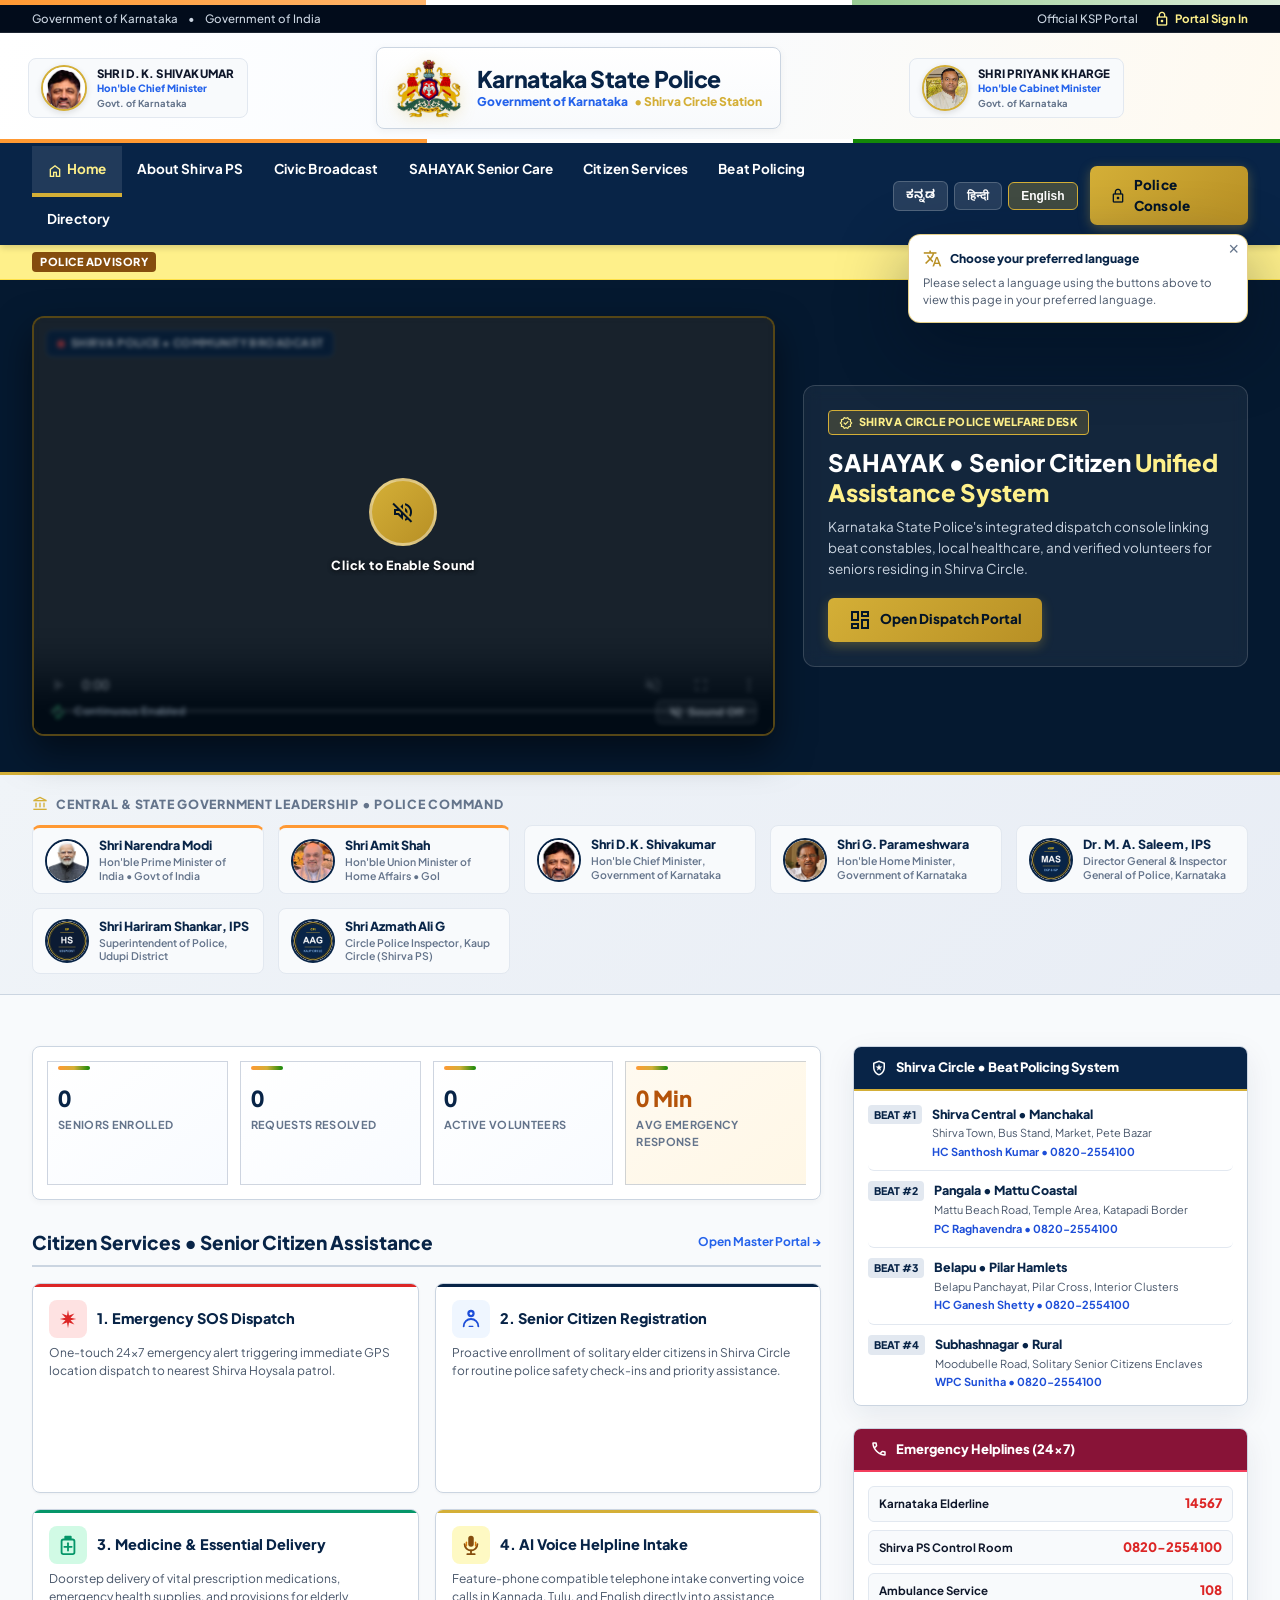
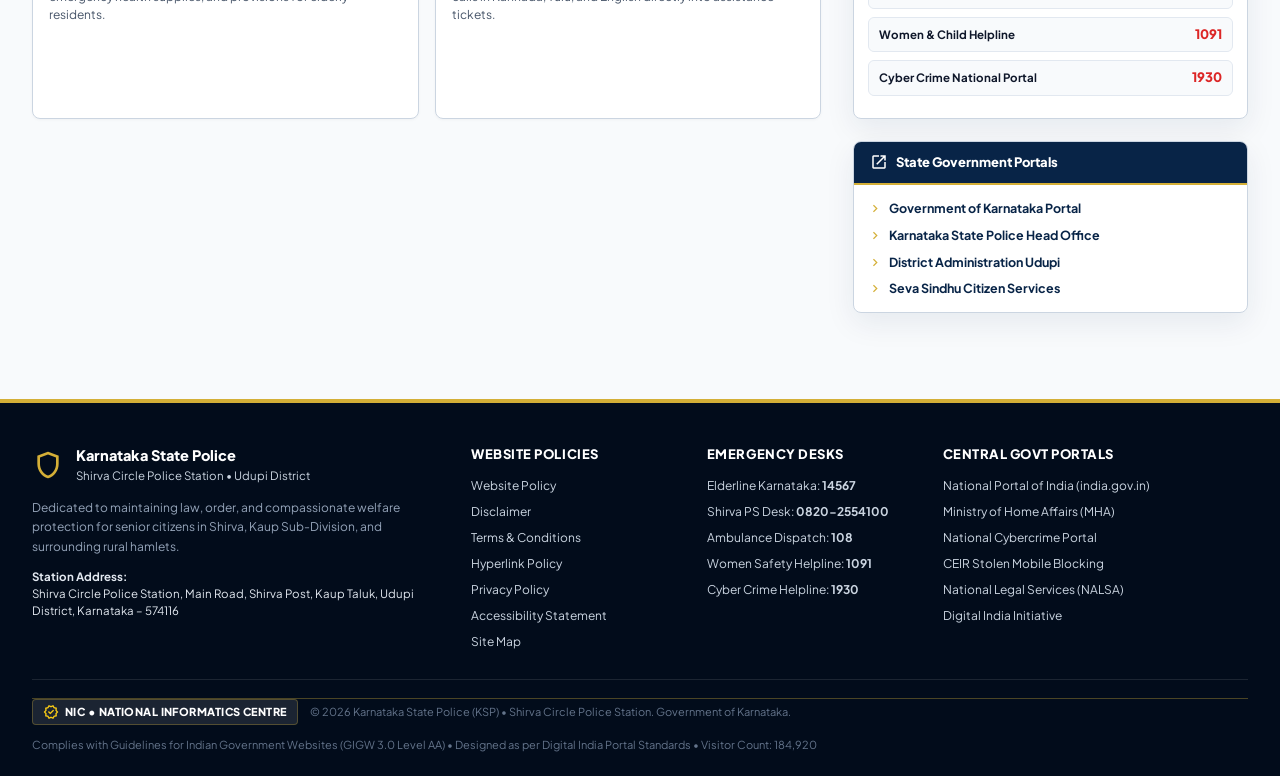
==== commit ac503f23: "Update index.html" ====
--- a/index.html
+++ b/index.html
@@ -3,1752 +3,2822 @@
 <head>
   <meta charset="UTF-8" />
   <meta name="viewport" content="width=device-width, initial-scale=1.0" />
-  <meta name="description" content="Official KSP Sahayak Citizen Assistance Portal Login - Karnataka State Police, Government of Karnataka." />
-  <meta name="keywords" content="Karnataka State Police, KSP Sahayak, Citizen Portal, Senior Citizen Helpline 14567, ERSS 112, Government of Karnataka" />
-  <title>Secure Access | KSP Sahayak – Citizen Assistance Portal | Karnataka State Police</title>
-
-  <!-- Google Fonts: Plus Jakarta Sans, Inter, Noto Sans Kannada -->
+  <meta name="description" content="Karnataka State Police — Shirva Circle Police Station (Udupi District). Official SAHAYAK Senior Citizen Assistance & Emergency Response Portal, Government of Karnataka." />
+  <title>Karnataka State Police | Shirva Circle Police Station — SAHAYAK Senior Citizen Portal</title>
+
+  <!-- Google Fonts: Plus Jakarta Sans, Inter & Noto Sans Kannada -->
   <link rel="preconnect" href="https://fonts.googleapis.com" />
   <link rel="preconnect" href="https://fonts.gstatic.com" crossorigin />
-  <link href="https://fonts.googleapis.com/css2?family=Inter:wght@400;500;600;700;800&family=Noto+Sans+Kannada:wght@400;500;600;700;800&family=Plus+Jakarta+Sans:wght@500;600;700;800&display=swap" rel="stylesheet" />
+  <link href="https://fonts.googleapis.com/css2?family=Noto+Sans+Kannada:wght@400;500;600;700;800;900&family=Plus+Jakarta+Sans:wght@400;500;600;700;800;900&family=Inter:wght@400;500;600;700&display=swap" rel="stylesheet" />
   <link href="https://fonts.googleapis.com/css2?family=Material+Symbols+Outlined:opsz,wght,FILL,GRAD@20..48,100..700,0..1,-50..200" rel="stylesheet" />
 
-  <!-- Tailwind CSS CDN -->
-  <script src="https://cdn.tailwindcss.com"></script>
-  <script>
-    tailwind.config = {
-      theme: {
-        extend: {
-          fontFamily: {
-            sans: ['Plus Jakarta Sans', 'Inter', 'Noto Sans Kannada', 'sans-serif'],
-          },
-          colors: {
-            kspNavy: {
-              950: '#020c1b',
-              900: '#031427',
-              800: '#082447',
-              700: '#0f2848',
-              600: '#163970',
-              500: '#1a56b2',
-              100: '#f0f4fa',
-              50: '#f8fafc'
-            },
-            kspGold: {
-              DEFAULT: '#d4af37',
-              dark: '#b89025',
-              light: '#fef08a'
-            }
-          }
-        }
-      }
-    };
-  </script>
-
-  <!-- React 18 UMD & Babel -->
-  <script crossorigin src="https://unpkg.com/react@18/umd/react.production.min.js"></script>
-  <script crossorigin src="https://unpkg.com/react-dom@18/umd/react-dom.production.min.js"></script>
-  <script src="https://unpkg.com/@babel/standalone/babel.min.js"></script>
-
   <style>
+    .material-symbols-outlined {
+      font-family: 'Material Symbols Outlined' !important;
+      font-weight: 400; font-style: normal; font-size: 24px; line-height: 1;
+      letter-spacing: normal; text-transform: none; display: inline-block;
+      white-space: nowrap; direction: ltr; font-feature-settings: 'liga' 1;
+      -webkit-font-feature-settings: 'liga' 1;
+      font-variation-settings: 'FILL' 0, 'wght' 400, 'GRAD' 0, 'opsz' 24;
+      -webkit-font-smoothing: antialiased;
+    }
     :root {
-      --font-scale: 1;
+      --ksp-navy-deep: #031427;
+      --ksp-navy: #082447;
+      --ksp-navy-light: #103b6d;
+      --ksp-gold: #d4af37;
+      --ksp-gold-dark: #b89025;
+      --ksp-gold-light: #fef08a;
+      --ksp-red: #dc2626;
+      --ksp-emerald: #059669;
+      --gov-bg: #f8fafc;
+      --gov-card-bg: #ffffff;
+      --gov-border: #cbd5e1;
+      --gov-border-subtle: #e2e8f0;
+      --text-main: #0f172a;
+      --text-muted: #475569;
+    }
+
+    /* Accessible high contrast mode */
+    body.high-contrast {
+      --gov-bg: #000000;
+      --gov-card-bg: #121212;
+      --text-main: #ffffff;
+      --text-muted: #e2e8f0;
+      --gov-border: #ffffff;
+      --gov-border-subtle: #555555;
+    }
+
+    * {
+      box-sizing: border-box;
+      margin: 0;
+      padding: 0;
     }
 
     body {
-      font-size: calc(14px * var(--font-scale));
-      background-color: #f8fafc;
-      color: #0f172a;
-      transition: background-color 0.2s, color 0.2s;
-    }
-
-    /* High Contrast Mode CSS Rules */
-    body.high-contrast {
-      background-color: #000000 !important;
-      color: #ffffff !important;
-    }
-    body.high-contrast header,
-    body.high-contrast nav,
-    body.high-contrast footer,
-    body.high-contrast .bg-white,
-    body.high-contrast .bg-slate-50,
-    body.high-contrast .bg-kspNavy-800,
-    body.high-contrast .bg-kspNavy-900,
-    body.high-contrast .bg-kspNavy-950 {
-      background-color: #121212 !important;
-      color: #ffffff !important;
-      border-color: #ffffff !important;
-    }
-    body.high-contrast input, body.high-contrast button {
-      border-color: #ffffff !important;
-      color: #ffffff !important;
-    }
-    body.high-contrast .text-slate-600,
-    body.high-contrast .text-slate-500,
-    body.high-contrast .text-slate-400 {
-      color: #e2e8f0 !important;
-    }
-
-    /* Skip Link Accessibility */
-    .skip-link {
-      position: absolute;
-      top: -100px;
-      left: 1rem;
-      background: #d4af37;
-      color: #031427;
-      padding: 0.5rem 1rem;
-      font-weight: 700;
-      z-index: 100;
-      transition: top 0.2s ease;
-      border-radius: 0 0 4px 4px;
-    }
-    .skip-link:focus {
-      top: 0;
-    }
-
-    /* Indian Tricolor Strip */
+      font-family: 'Plus Jakarta Sans', 'Inter', 'Noto Sans Kannada', sans-serif;
+      background-color: var(--gov-bg);
+      color: var(--text-main);
+      line-height: 1.5;
+      font-size: 14px;
+      overflow-x: hidden;
+      transition: background 0.2s, color 0.2s;
+    }
+
+    /* â”€â”€ 1. Indian National Tricolor Strip & Government Animations â”€â”€â”€â”€â”€ */
+    @keyframes tricolorShimmer {
+      0% { background-position: -200% 0; }
+      100% { background-position: 200% 0; }
+    }
+    @keyframes emblemPulseAura {
+      0%, 100% { box-shadow: 0 0 10px rgba(212, 175, 55, 0.3), inset 0 0 8px rgba(254, 240, 138, 0.2); }
+      50% { box-shadow: 0 0 24px rgba(212, 175, 55, 0.85), inset 0 0 14px rgba(254, 240, 138, 0.5); }
+    }
+    @keyframes erssRadarBeacon {
+      0%, 100% { box-shadow: 0 4px 14px rgba(220, 38, 38, 0.3), 0 0 0 0 rgba(220, 38, 38, 0.6); }
+      50% { box-shadow: 0 6px 22px rgba(220, 38, 38, 0.8), 0 0 0 12px rgba(220, 38, 38, 0); }
+    }
+
     .national-tricolor-strip {
       height: 5px;
       background: linear-gradient(90deg, #ff9933 0%, #ff9933 33.3%, #ffffff 33.3%, #ffffff 66.6%, #138808 66.6%, #138808 100%);
       position: relative;
+      overflow: hidden;
     }
     .national-tricolor-strip::after {
       content: '';
       position: absolute;
+      top: 0; left: 0; right: 0; bottom: 0;
+      background: linear-gradient(90deg, transparent, rgba(255,255,255,0.85), transparent);
+      background-size: 200% 100%;
+      animation: tricolorShimmer 3.5s infinite linear;
+    }
+
+    /* â”€â”€ 2. Official Top Utility & Accessibility Bar (NIC Standard) â”€ */
+    .gov-accessibility-bar {
+      background: #020c1b;
+      color: #94a3b8;
+      font-size: 11.5px;
+      padding: 5px 32px;
+      display: flex;
+      justify-content: space-between;
+      align-items: center;
+      border-bottom: 1px solid rgba(255, 255, 255, 0.1);
+      font-weight: 500;
+    }
+    .gov-left-entity {
+      display: flex;
+      align-items: center;
+      gap: 10px;
+      color: #cbd5e1;
+    }
+    .gov-left-entity span.bold {
+      color: #ffffff;
+      font-weight: 700;
+    }
+    .gov-right-tools {
+      display: flex;
+      align-items: center;
+      gap: 16px;
+    }
+    .gov-right-tools a {
+      color: #cbd5e1;
+      text-decoration: none;
+      transition: color 0.2s;
+    }
+    .gov-right-tools a:hover {
+      color: #38bdf8;
+      text-decoration: underline;
+    }
+
+    /* â”€â”€ 3. Official Dual-Emblem Header Section â”€â”€â”€â”€â”€â”€â”€â”€â”€â”€â”€â”€â”€â”€â”€â”€â”€â”€â”€â”€â”€ */
+    .gov-header-brand {
+      background: #ffffff;
+      padding: 16px 32px;
+      border-bottom: 3px solid var(--ksp-gold);
+      display: flex;
+      align-items: center;
+      justify-content: space-between;
+      gap: 24px;
+    }
+    body.high-contrast .gov-header-brand {
+      background: #111827;
+      border-bottom-color: #facc15;
+    }
+    .emblems-and-titles {
+      display: flex;
+      align-items: center;
+      gap: 20px;
+    }
+    .state-seal-emblem {
+      width: 68px;
+      height: 68px;
+      border-radius: 50%;
+      background: radial-gradient(circle, #f8fafc 0%, #e2e8f0 100%);
+      border: 3px solid var(--ksp-gold-dark);
+      display: flex;
+      align-items: center;
+      justify-content: center;
+      box-shadow: 0 4px 12px rgba(0, 0, 0, 0.1);
+      flex-shrink: 0;
+    }
+    .title-hierarchy {
+      display: flex;
+      flex-direction: column;
+    }
+    .kannada-header-line {
+      font-family: 'Noto Sans Kannada', sans-serif;
+      font-size: 15.5px;
+      font-weight: 800;
+      color: var(--ksp-navy-deep);
+      line-height: 1.25;
+    }
+    body.high-contrast .kannada-header-line {
+      color: #fde047;
+    }
+    .english-header-line {
+      font-size: 22px;
+      font-weight: 900;
+      color: var(--ksp-navy);
+      letter-spacing: -0.02em;
+      line-height: 1.2;
+    }
+    body.high-contrast .english-header-line {
+      color: #ffffff;
+    }
+    .station-dept-line {
+      font-size: 13px;
+      color: #1d4ed8;
+      font-weight: 700;
+      margin-top: 3px;
+      display: flex;
+      align-items: center;
+      gap: 10px;
+    }
+    body.high-contrast .station-dept-line {
+      color: #93c5fd;
+    }
+    .jurisdiction-badge-gold {
+      background: #fef08a;
+      color: #713f12;
+      border: 1px solid #eab308;
+      padding: 1px 8px;
+      border-radius: 4px;
+      font-size: 11px;
+      font-weight: 800;
+      letter-spacing: 0.04em;
+      text-transform: uppercase;
+    }
+
+    .gov-header-right-badges {
+      display: flex;
+      align-items: center;
+      gap: 18px;
+    }
+    .state-seal-emblem {
+      animation: emblemPulseAura 3.5s infinite ease-in-out;
+      transition: transform 0.3s ease;
+    }
+    .state-seal-emblem:hover {
+      transform: scale(1.06) rotate(2deg);
+    }
+    .erss-112-pill {
+      background: linear-gradient(135deg, #dc2626 0%, #991b1b 100%);
+      color: #ffffff;
+      padding: 8px 18px;
+      border-radius: 8px;
+      text-decoration: none;
+      display: flex;
+      align-items: center;
+      gap: 12px;
+      animation: erssRadarBeacon 2.5s infinite ease-in-out;
+      border: 1px solid rgba(255, 255, 255, 0.4);
+      transition: all 0.2s;
+    }
+    .erss-112-pill:hover {
+      transform: translateY(-1px);
+      box-shadow: 0 6px 18px rgba(220, 38, 38, 0.5);
+    }
+    .erss-number {
+      font-size: 24px;
+      font-weight: 900;
+      line-height: 1;
+    }
+    .erss-caption {
+      font-size: 10px;
+      text-transform: uppercase;
+      font-weight: 800;
+      letter-spacing: 0.05em;
+      color: #fecaca;
+    }
+    .cctns-station-seal {
+      display: flex;
+      align-items: center;
+      gap: 10px;
+      padding-left: 18px;
+      border-left: 1px solid var(--gov-border-subtle);
+    }
+    .cctns-seal-icon {
+      width: 44px;
+      height: 44px;
+      border-radius: 8px;
+      background: #082447;
+      color: #facc15;
+      display: flex;
+      align-items: center;
+      justify-content: center;
+    }
+
+    /* â”€â”€ 4. Government Navigation Bar (KSP Format) â”€â”€â”€â”€â”€â”€â”€â”€â”€â”€â”€â”€â”€â”€â”€â”€â”€ */
+    .gov-navbar-main {
+      background: var(--ksp-navy);
+      padding: 0 32px;
+      display: flex;
+      align-items: center;
+      justify-content: space-between;
+      position: sticky;
+      top: 0;
+      z-index: 900;
+      box-shadow: 0 4px 6px -1px rgba(0, 0, 0, 0.15);
+    }
+    .gov-nav-links {
+      display: flex;
+      list-style: none;
+      align-items: center;
+      flex-wrap: wrap;
+    }
+    .gov-nav-links li a {
+      display: block;
+      color: #ffffff;
+      text-decoration: none;
+      padding: 13px 15px;
+      font-size: 13.5px;
+      font-weight: 700;
+      letter-spacing: 0.01em;
+      transition: all 0.2s;
+      border-bottom: 3px solid transparent;
+    }
+    .gov-nav-links li a:hover,
+    .gov-nav-links li a.active {
+      background: rgba(255, 255, 255, 0.1);
+      color: var(--ksp-gold-light);
+      border-bottom-color: var(--ksp-gold);
+    }
+    .gov-nav-actions {
+      display: flex;
+      align-items: center;
+      gap: 12px;
+    }
+    .bilingual-toggle-pill {
+      background: rgba(255, 255, 255, 0.12);
+      color: #ffffff;
+      border: 1px solid rgba(255, 255, 255, 0.2);
+      border-radius: 6px;
+      padding: 6px 12px;
+      font-size: 12px;
+      font-weight: 800;
+      cursor: pointer;
+      display: flex;
+      align-items: center;
+      gap: 6px;
+      transition: all 0.2s;
+    }
+    .bilingual-toggle-pill:hover {
+      background: rgba(255, 255, 255, 0.22);
+      border-color: var(--ksp-gold);
+    }
+    .police-console-btn {
+      background: linear-gradient(135deg, #d4af37 0%, #b89025 100%);
+      color: #031427;
+      text-decoration: none;
+      padding: 9px 20px;
+      border-radius: 7px;
+      font-size: 13.5px;
+      font-weight: 900;
+      display: flex;
+      align-items: center;
+      gap: 8px;
+      border: none;
+      box-shadow: 0 3px 12px rgba(212,175,55,0.35);
+      letter-spacing: 0.02em;
+      transition: all 0.2s;
+    }
+    .police-console-btn:hover {
+      background: linear-gradient(135deg, #f1d570 0%, #d4af37 100%);
+      transform: translateY(-1px);
+      box-shadow: 0 5px 18px rgba(212,175,55,0.5);
+    }
+
+    /* â”€â”€ 5. Government Notice Ticker Marquee â”€â”€â”€â”€â”€â”€â”€â”€â”€â”€â”€â”€â”€â”€â”€â”€â”€â”€â”€â”€â”€â”€â”€â”€ */
+    .gov-ticker-band {
+      background: #fef08a;
+      border-bottom: 1px solid #fde047;
+      padding: 7px 32px;
+      display: flex;
+      align-items: center;
+      gap: 14px;
+      font-size: 13px;
+      font-weight: 600;
+      color: #713f12;
+    }
+    body.high-contrast .gov-ticker-band {
+      background: #332700;
+      color: #fde047;
+      border-bottom-color: #eab308;
+    }
+    .ticker-tag-pill {
+      background: #854d0e;
+      color: #ffffff;
+      padding: 2px 8px;
+      border-radius: 4px;
+      font-size: 11px;
+      font-weight: 800;
+      text-transform: uppercase;
+      letter-spacing: 0.05em;
+      flex-shrink: 0;
+    }
+    .ticker-viewport {
+      overflow: hidden;
+      white-space: nowrap;
+      flex: 1;
+    }
+    .ticker-scroll-text {
+      display: inline-block;
+      padding-left: 100%;
+      animation: tickerMarquee 26s linear infinite;
+    }
+    @keyframes tickerMarquee {
+      0% { transform: translate(0, 0); }
+      100% { transform: translate(-100%, 0); }
+    }
+
+    /* â”€â”€ 6. CONTINUOUS POLICE VIDEO & MEDIA SHOWCASE SECTION â”€â”€â”€â”€â”€â”€â”€ */
+    .ksp-media-hero-band {
+      background: #051930;
+      color: #ffffff;
+      padding: 36px 32px;
+      border-bottom: 3px solid var(--ksp-gold);
+    }
+    .media-hero-inner {
+      max-width: 1320px;
+      margin: 0 auto;
+      display: grid;
+      grid-template-columns: 1.25fr 0.75fr;
+      gap: 28px;
+      align-items: center;
+    }
+
+    /* Continuous Looping Video Player Frame */
+    .continuous-video-wrapper {
+      background: #000000;
+      border: 2px solid rgba(212, 175, 55, 0.4);
+      border-radius: 12px;
+      overflow: hidden;
+      box-shadow: 0 16px 36px rgba(0, 0, 0, 0.5);
+      position: relative;
+    }
+    .video-header-tag {
+      position: absolute;
+      top: 12px;
+      left: 12px;
+      z-index: 10;
+      background: rgba(8, 36, 71, 0.85);
+      backdrop-filter: blur(6px);
+      border: 1px solid rgba(255, 255, 255, 0.2);
+      color: #ffffff;
+      padding: 4px 10px;
+      border-radius: 6px;
+      font-size: 11px;
+      font-weight: 800;
+      letter-spacing: 0.04em;
+      display: flex;
+      align-items: center;
+      gap: 6px;
+    }
+    .live-rec-dot {
+      width: 8px;
+      height: 8px;
+      border-radius: 50%;
+      background: #ef4444;
+      animation: recBlink 1.5s infinite;
+    }
+    @keyframes recBlink {
+      0%, 100% { opacity: 1; }
+      50% { opacity: 0.3; }
+    }
+
+    /* HTML5 Continuous
+          Video Element */
+    .continuous-video-frame {
+      width: 100%;
+      aspect-ratio: 16 / 9;
+      display: block;
+      background: #0a192f;
+      object-fit: cover;
+    }
+
+    /* Placeholder Screen when user hasn't provided custom mp4 yet */
+    .video-placeholder-canvas {
+      width: 100%;
+      aspect-ratio: 16 / 9;
+      background: radial-gradient(circle at center, #0f2e56 0%, #031427 100%);
+      display: flex;
+      flex-direction: column;
+      align-items: center;
+      justify-content: center;
+      text-align: center;
+      padding: 24px;
+      color: #ffffff;
+      position: relative;
+    }
+    .video-watermark-emblem {
+      width: 72px;
+      height: 72px;
+      border-radius: 50%;
+      background: rgba(255, 255, 255, 0.08);
+      border: 2px solid var(--ksp-gold);
+      display: flex;
+      align-items: center;
+      justify-content: center;
+      font-size: 36px;
+      color: var(--ksp-gold);
+      margin-bottom: 12px;
+      box-shadow: 0 0 20px rgba(212, 175, 55, 0.3);
+      animation: pulseGlow 2.5s infinite alternate;
+    }
+    @keyframes pulseGlow {
+      0% { transform: scale(0.96); box-shadow: 0 0 10px rgba(212, 175, 55, 0.2); }
+      100% { transform: scale(1.04); box-shadow: 0 0 25px rgba(212, 175, 55, 0.5); }
+    }
+
+    .video-bottom-controls-bar {
+      position: absolute;
+      bottom: 0;
+      left: 0;
+      right: 0;
+      background: linear-gradient(0deg, rgba(0,0,0,0.85) 0%, rgba(0,0,0,0) 100%);
+      padding: 10px 16px;
+      display: flex;
+      justify-content: space-between;
+      align-items: center;
+      font-size: 11px;
+      color: #cbd5e1;
+    }
+
+    /* Unmute Click Overlay */
+    .video-unmute-overlay {
+      position: absolute;
       inset: 0;
-      background: linear-gradient(90deg, transparent, rgba(255,255,255,0.7), transparent);
-      animation: shimmer 3s infinite linear;
-    }
-
-    @keyframes shimmer {
-      0% { transform: translateX(-100%); }
-      100% { transform: translateX(100%); }
-    }
-
-    /* Keyboard focus ring styling */
-    a:focus-visible, button:focus-visible, input:focus-visible, select:focus-visible {
-      outline: 3px solid #d4af37 !important;
-      outline-offset: 2px !important;
-    }
-
-    /* Senior Mode accessibility overrides */
-    .senior-accessible-mode {
-      font-size: 1.125rem !important; /* 18px base */
-    }
-    .senior-accessible-mode label {
-      font-size: 1.05rem !important; /* ~17px */
-      font-weight: 800 !important;
-      color: #031427 !important;
-    }
-    .senior-accessible-mode input {
-      padding-top: 0.9rem !important;
-      padding-bottom: 0.9rem !important;
-      font-size: 1.15rem !important;
-      border-width: 2px !important;
-      border-color: #082447 !important;
-    }
-    .senior-accessible-mode .btn-primary-action {
-      padding-top: 1.1rem !important;
-      padding-bottom: 1.1rem !important;
-      font-size: 1.25rem !important;
-      font-weight: 800 !important;
-    }
-
-    /* Captcha text styling */
-    .captcha-code-box {
-      background: repeating-linear-gradient(
-        45deg,
-        #082447,
-        #082447 12px,
-        #0f2848 12px,
-        #0f2848 24px
-      );
-      letter-spacing: 0.4em;
-      user-select: none;
-    }
-/* Spinner Animation */
-    @keyframes spin {
-      to { transform: rotate(360deg); }
-    }
-    .animate-spin-fast {
-      animation: spin 0.8s linear infinite;
-    }
+      z-index: 20;
+      display: flex;
+      flex-direction: column;
+      align-items: center;
+      justify-content: center;
+      gap: 10px;
+      cursor: pointer;
+      background: rgba(3, 20, 39, 0.55);
+      backdrop-filter: blur(2px);
+      transition: opacity 0.35s ease;
+    }
+    .video-unmute-overlay.hidden {
+      opacity: 0;
+      pointer-events: none;
+    }
+    .unmute-pulse-btn {
+      width: 68px;
+      height: 68px;
+      border-radius: 50%;
+      background: linear-gradient(135deg, var(--ksp-gold), var(--ksp-gold-dark));
+      border: 3px solid rgba(255,255,255,0.4);
+      display: flex;
+      align-items: center;
+      justify-content: center;
+      font-size: 30px;
+      color: #031427;
+      box-shadow: 0 0 0 0 rgba(212, 175, 55, 0.7);
+      animation: soundPulse 1.8s infinite;
+    }
+    @keyframes soundPulse {
+      0%   { box-shadow: 0 0 0 0 rgba(212,175,55,0.7); }
+      70%  { box-shadow: 0 0 0 18px rgba(212,175,55,0); }
+      100% { box-shadow: 0 0 0 0 rgba(212,175,55,0); }
+    }
+    .unmute-overlay-label {
+      font-size: 12.5px;
+      font-weight: 800;
+      color: #ffffff;
+      letter-spacing: 0.06em;
+      text-shadow: 0 1px 4px rgba(0,0,0,0.8);
+    }
+    /* Sound toggle button in controls bar */
+    .btn-sound-toggle {
+      display: inline-flex;
+      align-items: center;
+      gap: 5px;
+      background: rgba(255,255,255,0.1);
+      border: 1px solid rgba(255,255,255,0.25);
+      color: #ffffff;
+      padding: 4px 12px;
+      border-radius: 6px;
+      font-size: 11.5px;
+      font-weight: 700;
+      cursor: pointer;
+      transition: background 0.2s, border 0.2s;
+    }
+    .btn-sound-toggle:hover {
+      background: rgba(212,175,55,0.2);
+      border-color: var(--ksp-gold);
+    }
+    .btn-sound-toggle.sound-on {
+      background: rgba(74,222,128,0.15);
+      border-color: #4ade80;
+      color: #4ade80;
+    }
+
+    /* Right Media Spotlight Card */
+    .media-spotlight-side {
+      display: flex;
+      flex-direction: column;
+      gap: 16px;
+    }
+    .spotlight-civic-box {
+      background: rgba(255, 255, 255, 0.06);
+      border: 1px solid rgba(255, 255, 255, 0.15);
+      border-radius: 12px;
+      padding: 24px;
+      backdrop-filter: blur(8px);
+    }
+    .spotlight-civic-box h2 {
+      font-size: 24px;
+      font-weight: 900;
+      line-height: 1.25;
+      margin-bottom: 10px;
+      color: #ffffff;
+    }
+    .spotlight-civic-box h2 span.gold {
+      color: var(--ksp-gold-light);
+    }
+    .spotlight-civic-box p {
+      font-size: 13.5px;
+      color: #cbd5e1;
+      line-height: 1.55;
+      margin-bottom: 18px;
+    }
+
+    .hero-btn-stack {
+      display: flex;
+      flex-wrap: wrap;
+      gap: 10px;
+    }
+    .btn-portal-entry {
+      background: linear-gradient(135deg, #d4af37 0%, #b89025 100%);
+      color: #031427;
+      font-weight: 900;
+      font-size: 13.5px;
+      padding: 10px 20px;
+      border-radius: 6px;
+      text-decoration: none;
+      display: inline-flex;
+      align-items: center;
+      gap: 8px;
+      box-shadow: 0 4px 12px rgba(212, 175, 55, 0.3);
+      transition: all 0.2s;
+    }
+    .btn-portal-entry:hover {
+      transform: translateY(-1px);
+      box-shadow: 0 6px 16px rgba(212, 175, 55, 0.45);
+    }
+    .btn-emergency-call {
+      background: #dc2626;
+      color: #ffffff;
+      font-weight: 800;
+      font-size: 13px;
+      padding: 10px 18px;
+      border-radius: 6px;
+      text-decoration: none;
+      display: inline-flex;
+      align-items: center;
+      gap: 8px;
+      cursor: pointer;
+      border: 1px solid rgba(255, 255, 255, 0.3);
+      transition: all 0.2s;
+    }
+    .btn-emergency-call:hover {
+      background: #b91c1c;
+    }
+    .btn-change-video {
+      background: rgba(255, 255, 255, 0.1);
+      color: #ffffff;
+      border: 1px solid rgba(255, 255, 255, 0.25);
+      padding: 6px 12px;
+      border-radius: 4px;
+      font-size: 11px;
+      font-weight: 700;
+      cursor: pointer;
+      display: inline-flex;
+      align-items: center;
+      gap: 4px;
+    }
+    .btn-change-video:hover {
+      background: rgba(255, 255, 255, 0.2);
+    }
+
+    /* â”€â”€ 7. Leadership & Dignitaries Panel (KSP Official Pattern) â”€ */
+    .dignitaries-strip-container {
+      background: #ffffff;
+      border-bottom: 1px solid var(--gov-border);
+      padding: 20px 32px;
+    }
+    body.high-contrast .dignitaries-strip-container {
+      background: #111827;
+    }
+    .dignitaries-inner {
+      max-width: 1320px;
+      margin: 0 auto;
+    }
+    .dignitaries-heading {
+      font-size: 12.5px;
+      font-weight: 800;
+      text-transform: uppercase;
+      letter-spacing: 0.06em;
+      color: #64748b;
+      margin-bottom: 12px;
+      display: flex;
+      align-items: center;
+      gap: 8px;
+    }
+    .dignitaries-grid {
+      display: grid;
+      grid-template-columns: repeat(5, 1fr);
+      gap: 14px;
+    }
+    .dignitary-card {
+      background: #f8fafc;
+      border: 1px solid var(--gov-border-subtle);
+      border-radius: 8px;
+      padding: 10px 12px;
+      display: flex;
+      align-items: center;
+      gap: 10px;
+      transition: all 0.2s;
+    }
+    body.high-contrast .dignitary-card {
+      background: #1f2937;
+      border-color: #374151;
+    }
+    .dignitary-card:hover {
+      border-color: var(--ksp-gold);
+      box-shadow: 0 4px 10px rgba(0, 0, 0, 0.05);
+    }
+    .dignitary-photo {
+      width: 44px;
+      height: 44px;
+      border-radius: 50%;
+      background: #e2e8f0;
+      border: 2px solid #082447;
+      display: flex;
+      align-items: center;
+      justify-content: center;
+      font-size: 22px;
+      color: #082447;
+      flex-shrink: 0;
+    }
+    .dignitary-details {
+      display: flex;
+      flex-direction: column;
+    }
+    .dignitary-name {
+      font-size: 12.5px;
+      font-weight: 800;
+      color: #082447;
+      line-height: 1.2;
+    }
+    body.high-contrast .dignitary-name {
+      color: #ffffff;
+    }
+    .dignitary-role {
+      font-size: 10.5px;
+      color: #64748b;
+      font-weight: 600;
+      line-height: 1.3;
+      margin-top: 2px;
+    }
+
+    /* â”€â”€ 8. Main 2:1 Government Layout â”€â”€â”€â”€â”€â”€â”€â”€â”€â”€â”€â”€â”€â”€â”€â”€â”€â”€â”€â”€â”€â”€â”€â”€â”€â”€â”€â”€â”€ */
+    .gov-main-layout {
+      max-width: 1320px;
+      margin: 0 auto;
+      padding: 36px 32px;
+      display: grid;
+      grid-template-columns: 2fr 1fr;
+      gap: 32px;
+      align-items: start;
+    }
+
+    /* Key Operational Metrics Ribbon */
+    .gov-stats-grid {
+      display: grid;
+      grid-template-columns: repeat(4, 1fr);
+      gap: 12px;
+      background: #ffffff;
+      border: 1px solid var(--gov-border);
+      border-radius: 8px;
+      padding: 14px;
+      margin-bottom: 28px;
+      box-shadow: 0 2px 6px rgba(0, 0, 0, 0.04);
+    }
+    body.high-contrast .gov-stats-grid {
+      background: #111827;
+    }
+    .gov-stat-box {
+      border-right: 1px solid var(--gov-border-subtle);
+      padding: 4px 10px;
+    }
+    .gov-stat-box:last-child {
+      border-right: none;
+    }
+    .stat-val-text {
+      font-size: 22px;
+      font-weight: 900;
+      color: #082447;
+    }
+    body.high-contrast .stat-val-text {
+      color: #fde047;
+    }
+    .stat-lbl-text {
+      font-size: 11px;
+      color: #64748b;
+      font-weight: 700;
+      text-transform: uppercase;
+      letter-spacing: 0.03em;
+      margin-top: 2px;
+    }
+
+    /* 8 Citizen Services Tiles (KSP Format) */
+    .services-section-title {
+      font-size: 19px;
+      font-weight: 900;
+      color: #082447;
+      margin-bottom: 16px;
+      display: flex;
+      align-items: center;
+      justify-content: space-between;
+      border-bottom: 2px solid var(--gov-border);
+      padding-bottom: 8px;
+    }
+    body.high-contrast .services-section-title {
+      color: #ffffff;
+    }
+    .services-grid-layout {
+      display: grid;
+      grid-template-columns: repeat(2, 1fr);
+      gap: 16px;
+      margin-bottom: 28px;
+    }
+    .nic-service-card {
+      background: var(--gov-card-bg);
+      border: 1px solid var(--gov-border);
+      border-radius: 8px;
+      padding: 16px;
+      display: flex;
+      flex-direction: column;
+      text-decoration: none;
+      color: inherit;
+      position: relative;
+      overflow: hidden;
+      box-shadow: 0 1px 3px rgba(0, 0, 0, 0.04);
+      transition: all 0.2s;
+    }
+    .nic-service-card:hover {
+      transform: translateY(-2px);
+      box-shadow: 0 6px 14px rgba(0, 0, 0, 0.08);
+      border-color: #082447;
+    }
+    .service-card-tag-bar {
+      position: absolute;
+      top: 0;
+      left: 0;
+      right: 0;
+      height: 3px;
+      background: #082447;
+    }
+    .service-card-tag-bar.red { background: #dc2626; }
+    .service-card-tag-bar.gold { background: #d4af37; }
+    .service-card-tag-bar.emerald { background: #059669; }
+
+    .service-card-head {
+      display: flex;
+      align-items: center;
+      gap: 10px;
+      margin-bottom: 6px;
+    }
+    .service-icon-container {
+      width: 38px;
+      height: 38px;
+      border-radius: 8px;
+      display: flex;
+      align-items: center;
+      justify-content: center;
+      font-size: 20px;
+      flex-shrink: 0;
+    }
+    .service-card-title {
+      font-size: 14.5px;
+      font-weight: 800;
+      color: #082447;
+      line-height: 1.3;
+    }
+    body.high-contrast .service-card-title {
+      color: #ffffff;
+    }
+    .service-card-desc {
+      font-size: 12px;
+      color: var(--text-muted);
+      line-height: 1.5;
+      margin-bottom: 10px;
+      flex: 1;
+    }
+    .service-card-action {
+      font-size: 11.5px;
+      font-weight: 800;
+      color: #2563eb;
+      display: inline-flex;
+      align-items: center;
+      gap: 4px;
+    }
+
+    /* Right Column: Beat Patrol Table & Helplines */
+    .gov-sidebar-block {
+      background: var(--gov-card-bg);
+      border: 1px solid var(--gov-border);
+      border-radius: 8px;
+      overflow: hidden;
+      margin-bottom: 22px;
+      box-shadow: 0 2px 6px rgba(0, 0, 0, 0.04);
+    }
+    .gov-sidebar-title {
+      background: #082447;
+      color: #ffffff;
+      padding: 11px 16px;
+      font-size: 13px;
+      font-weight: 800;
+      display: flex;
+      align-items: center;
+      gap: 8px;
+      border-bottom: 2px solid var(--ksp-gold);
+    }
+    .gov-sidebar-body {
+      padding: 14px;
+    }
+    .beat-item-row {
+      display: flex;
+      align-items: flex-start;
+      gap: 10px;
+      padding-bottom: 10px;
+      margin-bottom: 10px;
+      border-bottom: 1px solid var(--gov-border-subtle);
+    }
+    .beat-item-row:last-child {
+      border-bottom: none;
+      padding-bottom: 0;
+      margin-bottom: 0;
+    }
+    .beat-number-badge {
+      background: #e2e8f0;
+      color: #082447;
+      font-weight: 900;
+      font-size: 10.5px;
+      padding: 2px 6px;
+      border-radius: 4px;
+      flex-shrink: 0;
+    }
+    .beat-info h5 {
+      font-size: 12.5px;
+      font-weight: 800;
+      color: #082447;
+    }
+    body.high-contrast .beat-info h5 {
+      color: #ffffff;
+    }
+    .beat-info p {
+      font-size: 11px;
+      color: var(--text-muted);
+      margin: 2px 0;
+    }
+    .beat-officer-line {
+      font-size: 11px;
+      color: #1d4ed8;
+      font-weight: 700;
+    }
+
+    .helpline-box-item {
+      display: flex;
+      justify-content: space-between;
+      align-items: center;
+      padding: 7px 10px;
+      background: #f8fafc;
+      border: 1px solid var(--gov-border-subtle);
+      border-radius: 6px;
+      margin-bottom: 8px;
+    }
+    body.high-contrast .helpline-box-item {
+      background: #1f2937;
+    }
+    .helpline-label-text {
+      font-size: 11.5px;
+      font-weight: 700;
+      color: var(--text-main);
+    }
+    .helpline-num-badge {
+      font-size: 13px;
+      font-weight: 900;
+      color: #dc2626;
+      text-decoration: none;
+    }
+
+    /* â”€â”€ 9. GIGW Government Official Footer â”€â”€â”€â”€â”€â”€â”€â”€â”€â”€â”€â”€â”€â”€â”€â”€â”€â”€â”€â”€â”€â”€â”€â”€â”€ */
+    .gov-official-footer {
+      background: #020c1b;
+      color: #94a3b8;
+      font-size: 12px;
+      padding: 42px 32px 22px;
+      border-top: 4px solid var(--ksp-gold);
+    }
+    .footer-content-grid {
+      max-width: 1320px;
+      margin: 0 auto;
+      display: grid;
+      grid-template-columns: 2fr 1fr 1fr 1.5fr;
+      gap: 32px;
+      padding-bottom: 28px;
+      border-bottom: 1px solid rgba(255, 255, 255, 0.1);
+    }
+    .footer-col-header {
+      color: #ffffff;
+      font-size: 13px;
+      font-weight: 800;
+      margin-bottom: 12px;
+      text-transform: uppercase;
+      letter-spacing: 0.04em;
+    }
+    .footer-menu-links {
+      list-style: none;
+      display: flex;
+      flex-direction: column;
+      gap: 8px;
+    }
+    .footer-menu-links a {
+      color: #cbd5e1;
+      text-decoration: none;
+      transition: color 0.2s;
+    }
+    .footer-menu-links a:hover {
+      color: #38bdf8;
+      text-decoration: underline;
+    }
+    .footer-meta-band {
+      max-width: 1320px;
+      margin: 18px auto 0;
+      display: flex;
+      justify-content: space-between;
+      align-items: center;
+      flex-wrap: wrap;
+      gap: 12px;
+      font-size: 11px;
+      color: #64748b;
+    }
+
+    /* Modals for Interactive Demos */
+    .gov-modal-curtain {
+      display: none;
+      position: fixed;
+      inset: 0;
+      background: rgba(2, 12, 27, 0.85);
+      backdrop-filter: blur(6px);
+      z-index: 9999;
+      align-items: center;
+      justify-content: center;
+      padding: 16px;
+    }
+    .gov-modal-curtain.active {
+      display: flex;
+    }
+    .gov-modal-box {
+      background: #ffffff;
+      border-radius: 10px;
+      max-width: 520px;
+      width: 100%;
+      border: 1px solid #cbd5e1;
+      overflow: hidden;
+      box-shadow: 0 25px 50px -12px rgba(0, 0, 0, 0.4);
+    }
+    .gov-modal-header {
+      background: #082447;
+      color: #ffffff;
+      padding: 14px 18px;
+      display: flex;
+      align-items: center;
+      justify-content: space-between;
+      border-bottom: 2px solid var(--ksp-gold);
+    }
+    .gov-modal-body {
+      padding: 20px;
+    }
+    .gov-modal-close-btn {
+      background: none;
+      border: none;
+      color: #ffffff;
+      font-size: 22px;
+      cursor: pointer;
+    }
+
+    /* Responsive */
+    @media (max-width: 1024px) {
+      .media-hero-inner { grid-template-columns: 1fr; }
+      .gov-main-layout { grid-template-columns: 1fr; }
+      .dignitaries-grid { grid-template-columns: repeat(3, 1fr); }
+      .footer-content-grid { grid-template-columns: 1fr 1fr; }
+    }
+    @media (max-width: 640px) {
+      .gov-accessibility-bar { display: none; }
+      .gov-header-brand { flex-direction: column; align-items: flex-start; }
+      .gov-nav-links { display: none; }
+      .dignitaries-grid { grid-template-columns: 1fr; }
+      .services-grid-layout { grid-template-columns: 1fr; }
+      .gov-stats-grid { grid-template-columns: 1fr 1fr; }
+      .footer-content-grid { grid-template-columns: 1fr; }
+    }
+
+    /* ═══════════════════════════════════════════════════════════
+       FINAL PROFESSIONAL POLISH — Animations & Micro-interactions
+    ═══════════════════════════════════════════════════════════ */
+
+    /* Scroll Progress Bar */
+    #scroll-progress-bar {
+      position: fixed;
+      top: 0;
+      left: 0;
+      height: 3px;
+      width: 0%;
+      background: linear-gradient(90deg, #ff9933 0%, #138808 50%, #0052a5 100%);
+      z-index: 99999;
+      transition: width 0.1s linear;
+      box-shadow: 0 0 8px rgba(20,136,8,0.5);
+    }
+
+    /* Scroll-reveal base */
+    .reveal {
+      opacity: 0;
+      transform: translateY(28px);
+      transition: opacity 0.65s cubic-bezier(.4,0,.2,1), transform 0.65s cubic-bezier(.4,0,.2,1);
+    }
+    .reveal.visible {
+      opacity: 1;
+      transform: translateY(0);
+    }
+    .reveal-left {
+      opacity: 0;
+      transform: translateX(-32px);
+      transition: opacity 0.6s ease, transform 0.6s ease;
+    }
+    .reveal-left.visible { opacity: 1; transform: translateX(0); }
+    .reveal-right {
+      opacity: 0;
+      transform: translateX(32px);
+      transition: opacity 0.6s ease, transform 0.6s ease;
+    }
+    .reveal-right.visible { opacity: 1; transform: translateX(0); }
+
+    /* Stagger delays for dignitary cards */
+    .dignitary-card:nth-child(1) { transition-delay: 0.05s; }
+    .dignitary-card:nth-child(2) { transition-delay: 0.12s; }
+    .dignitary-card:nth-child(3) { transition-delay: 0.19s; }
+    .dignitary-card:nth-child(4) { transition-delay: 0.26s; }
+    .dignitary-card:nth-child(5) { transition-delay: 0.33s; }
+    .dignitary-card:nth-child(6) { transition-delay: 0.40s; }
+    .dignitary-card:nth-child(7) { transition-delay: 0.47s; }
+
+    /* Enhanced dignitary card hover */
+    .dignitary-card {
+      transition: transform 0.3s cubic-bezier(.4,0,.2,1), box-shadow 0.3s ease;
+    }
+    .dignitary-card:hover {
+      transform: translateY(-6px) scale(1.025);
+      box-shadow: 0 12px 32px rgba(8,36,71,0.18);
+      z-index: 2;
+    }
+    .dignitary-photo img {
+      transition: transform 0.4s ease;
+    }
+    .dignitary-card:hover .dignitary-photo img {
+      transform: scale(1.08);
+    }
+    /* Raise the Chief Minister portrait slightly within its circular frame. */
+    .dignitaries-grid .dignitary-card:nth-child(3) .dignitary-photo img {
+      object-position: center 5% !important;
+    }
+
+    /* Service card polish */
+    .nic-service-card {
+      transition: transform 0.3s ease, box-shadow 0.3s ease, border-color 0.3s ease;
+      position: relative;
+      overflow: hidden;
+    }
+    .nic-service-card::after {
+      content: '';
+      position: absolute;
+      inset: 0;
+      background: linear-gradient(135deg, rgba(8,36,71,0.03) 0%, transparent 60%);
+      opacity: 0;
+      transition: opacity 0.3s ease;
+      pointer-events: none;
+    }
+    .nic-service-card:hover::after { opacity: 1; }
+    .nic-service-card:hover {
+      transform: translateY(-5px);
+      box-shadow: 0 16px 40px rgba(8,36,71,0.13);
+      border-color: var(--ksp-navy-light);
+    }
+
+    /* Beat item row hover */
+    .beat-item-row {
+      transition: background 0.25s ease, padding-left 0.25s ease;
+      border-radius: 6px;
+    }
+    .beat-item-row:hover {
+      background: rgba(8,36,71,0.04);
+      padding-left: 4px;
+    }
+
+    /* Stat box pop */
+    .gov-stat-box {
+      transition: transform 0.3s ease, box-shadow 0.3s ease;
+    }
+    .gov-stat-box:hover {
+      transform: translateY(-4px);
+      box-shadow: 0 8px 24px rgba(8,36,71,0.12);
+    }
+    .stat-val-text {
+      display: inline-block;
+    }
+
+    /* Floating 112 Emergency SOS Button */
+    #floating-sos {
+      position: fixed;
+      bottom: 28px;
+      right: 28px;
+      z-index: 9990;
+      display: flex;
+      flex-direction: column;
+      align-items: center;
+      gap: 10px;
+    }
+    #floating-sos .sos-btn {
+      width: 62px;
+      height: 62px;
+      border-radius: 50%;
+      background: linear-gradient(135deg, #dc2626, #991b1b);
+      color: #fff;
+      border: none;
+      cursor: pointer;
+      display: flex;
+      flex-direction: column;
+      align-items: center;
+      justify-content: center;
+      gap: 1px;
+      font-size: 9px;
+      font-weight: 900;
+      letter-spacing: 0.04em;
+      box-shadow: 0 4px 18px rgba(220,38,38,0.55);
+      animation: sosPulseRing 2s infinite;
+      transition: transform 0.2s ease;
+      text-decoration: none;
+    }
+    #floating-sos .sos-btn:hover {
+      transform: scale(1.1);
+    }
+    #floating-sos .sos-btn .material-symbols-outlined {
+      font-size: 22px;
+    }
+    @keyframes sosPulseRing {
+      0% { box-shadow: 0 4px 18px rgba(220,38,38,0.5), 0 0 0 0 rgba(220,38,38,0.4); }
+      70% { box-shadow: 0 4px 18px rgba(220,38,38,0.3), 0 0 0 16px rgba(220,38,38,0); }
+      100% { box-shadow: 0 4px 18px rgba(220,38,38,0.5), 0 0 0 0 rgba(220,38,38,0); }
+    }
+
+    /* Back-to-top button */
+    #back-to-top {
+      width: 42px;
+      height: 42px;
+      border-radius: 50%;
+      background: var(--ksp-navy);
+      color: #fff;
+      border: 2px solid var(--ksp-gold);
+      cursor: pointer;
+      display: none;
+      align-items: center;
+      justify-content: center;
+      box-shadow: 0 4px 12px rgba(8,36,71,0.3);
+      transition: transform 0.2s ease, opacity 0.3s ease;
+      opacity: 0;
+    }
+    #back-to-top.visible {
+      display: flex;
+      opacity: 1;
+    }
+    #back-to-top:hover {
+      transform: translateY(-3px);
+      background: var(--ksp-navy-light);
+    }
+    #back-to-top .material-symbols-outlined {
+      font-size: 20px;
+    }
+
+    /* Sticky navbar shadow on scroll */
+    .gov-navbar-main {
+      transition: box-shadow 0.3s ease;
+    }
+    .gov-navbar-main.scrolled {
+      box-shadow: 0 4px 20px rgba(8,36,71,0.25);
+    }
+
+    /* Navbar link underline animation */
+    .gov-nav-links a {
+      position: relative;
+    }
+    .gov-nav-links a::after {
+      content: '';
+      position: absolute;
+      bottom: -4px;
+      left: 0;
+      width: 0;
+      height: 2px;
+      background: var(--ksp-gold);
+      transition: width 0.3s ease;
+    }
+    .gov-nav-links a:hover::after,
+    .gov-nav-links a.active::after {
+      width: 100%;
+    }
+
+    /* Header brand emblem glow */
+    .gov-header-brand img.ksp-emblem-logo, .gov-header-brand img[alt*='State Emblem'] {
+      filter: drop-shadow(0 2px 8px rgba(212,175,55,0.35));
+      transition: filter 0.3s ease, transform 0.3s ease;
+    }
+    .gov-header-brand img.ksp-emblem-logo:hover, .gov-header-brand img[alt*='State Emblem']:hover {
+      filter: drop-shadow(0 4px 16px rgba(212,175,55,0.7));
+      transform: scale(1.06) rotate(3deg);
+    }
+
+    /* Dignitary card photo ring glow on hover */
+    .dignitary-card:hover .dignitary-photo {
+      box-shadow: 0 0 0 3px var(--ksp-gold), 0 0 20px rgba(212,175,55,0.3);
+      transition: box-shadow 0.3s ease;
+    }
+
+    /* Helpline number hover */
+    .helpline-num-badge {
+      transition: background 0.2s ease, transform 0.2s ease;
+    }
+    .helpline-num-badge:hover {
+      transform: scale(1.08);
+    }
+
+    /* Ticker text glow */
+    .gov-ticker-band {
+      position: relative;
+    }
+
+    /* Live dot enhanced pulse */
+    .live-rec-dot {
+      animation: liveRecPulse 1.2s infinite;
+    }
+    @keyframes liveRecPulse {
+      0%,100% { opacity: 1; transform: scale(1); }
+      50% { opacity: 0.4; transform: scale(1.4); }
+    }
+
+    /* Footer link hover */
+    .footer-menu-links a {
+      transition: color 0.2s ease, padding-left 0.2s ease;
+    }
+    .footer-menu-links a:hover {
+      padding-left: 6px;
+    }
+
+    /* Sidebar portal link hover */
+    .gov-sidebar-body a {
+      transition: color 0.2s ease, padding-left 0.2s ease;
+    }
+    .gov-sidebar-body a:hover {
+      padding-left: 4px;
+      color: var(--ksp-navy) !important;
+    }
+
+    /* KSP header brand leader card hover */
+    header .dignitary-card,
+    header [style*='border-radius:8px'] {
+      transition: box-shadow 0.25s ease;
+    }
+
+    /* Smooth section transitions */
+    section, main, footer, aside {
+      scroll-margin-top: 60px;
+    }
+
+    /* ERSS pill pulse enhanced */
+    .erss-112-pill {
+      position: relative;
+    }
+    .erss-112-pill::before {
+      content: '';
+      position: absolute;
+      inset: -3px;
+      border-radius: inherit;
+      background: rgba(220,38,38,0.3);
+      animation: sosPulseRing 2s infinite;
+      z-index: -1;
+    }
+
+    /* Glassmorphism effect on spotlight box */
+    .spotlight-civic-box {
+      backdrop-filter: blur(8px);
+      -webkit-backdrop-filter: blur(8px);
+    }
+
+    /* Animated gradient background on dignitaries strip */
+    .dignitaries-strip-container {
+      background: linear-gradient(135deg, #f0f4f8 0%, #e8edf5 50%, #f0f4f8 100%);
+      background-size: 200% 200%;
+      animation: subtleBgShift 8s ease infinite;
+    }
+    @keyframes subtleBgShift {
+      0% { background-position: 0% 50%; }
+      50% { background-position: 100% 50%; }
+      100% { background-position: 0% 50%; }
+    }
+
+    /* Page load fade-in */
+    @keyframes pageEntrance {
+      from { opacity: 0; transform: translateY(12px); }
+      to { opacity: 1; transform: translateY(0); }
+    }
+    body {
+      animation: pageEntrance 0.5s ease forwards;
+    }
+
+    /* Refined public-service visual system */
+    :focus-visible {
+      outline: 3px solid #fbbf24;
+      outline-offset: 3px;
+    }
+    .gov-header-brand {
+      position: relative;
+      background: linear-gradient(105deg, #ffffff 0%, #f8fbff 48%, #fffaf0 100%) !important;
+      isolation: isolate;
+    }
+    .gov-header-brand::after {
+      content: '';
+      position: absolute;
+      inset: auto 0 0;
+      height: 4px;
+      background: linear-gradient(90deg, #ff9933 0 33.33%, #fff 33.33% 66.66%, #138808 66.66%);
+      z-index: 1;
+    }
+    .gov-header-brand > * { position: relative; z-index: 2; }
+    .gov-main-layout {
+      max-width: 1360px;
+      padding-top: clamp(28px, 4vw, 52px);
+      padding-bottom: clamp(40px, 5vw, 72px);
+    }
+    .gov-stat-box {
+      min-height: 124px;
+      border: 1px solid rgba(148, 163, 184, .44);
+      background: linear-gradient(145deg, #fff 0%, #f8fbff 100%);
+    }
+    .gov-stat-box::before {
+      content: '';
+      display: block;
+      width: 32px;
+      height: 4px;
+      margin-bottom: 12px;
+      border-radius: 999px;
+      background: linear-gradient(90deg, #ff9933, #d4af37, #138808);
+    }
+    .gov-stat-box:last-child { background: linear-gradient(145deg, #fffaf0, #fff7e6); }
+    .stat-val-text { font-variant-numeric: tabular-nums; }
+    .nic-service-card { min-height: 210px; }
+    .nic-service-card:focus-visible { outline-offset: 5px; }
+    .gov-sidebar-block { box-shadow: 0 10px 30px rgba(8, 36, 71, .08); }
+    .footer-meta-band { border-top: 1px solid rgba(212, 175, 55, .35); }
+    @media (prefers-reduced-motion: reduce) {
+      *, *::before, *::after { animation-duration: .01ms !important; animation-iteration-count: 1 !important; scroll-behavior: auto !important; transition-duration: .01ms !important; }
+    }
+    @media (max-width: 760px) {
+      .gov-accessibility-bar { display: flex; padding: 7px 12px; }
+      .gov-left-entity { display: none; }
+      .gov-right-tools { width: 100%; justify-content: space-between; gap: 8px; }
+      .gov-right-tools > a:nth-child(2) { display: none; }
+      .gov-header-brand { padding: 14px 16px !important; flex-wrap: wrap !important; }
+      .gov-header-brand > div:first-child { display: none !important; }
+      .gov-navbar-main { padding: 0 12px; align-items: stretch; overflow-x: auto; }
+      .gov-nav-links { display: flex; flex-wrap: nowrap; }
+      .gov-nav-links li a { white-space: nowrap; padding: 12px 10px; }
+      .gov-nav-actions { display: flex; margin-left: auto; padding: 6px 0; }
+      .gov-nav-actions > div { gap: 3px !important; }
+      .gov-nav-actions .bilingual-toggle-pill { padding: 5px 7px; font-size: 10px; }
+      .gov-nav-actions .police-console-btn { display: none; }
+      .language-welcome-popover { right: 0; top: calc(100% + 5px); }
+      #floating-sos { right: 16px; bottom: 16px; }
+    }
+
+    /* Welcome language selector */
+    .language-welcome-popover {
+      position: absolute;
+      top: calc(100% + 9px);
+      right: 0;
+      z-index: 1000;
+      width: min(340px, calc(100vw - 28px));
+      padding: 14px;
+      text-align: center;
+      background: #ffffff;
+      border-radius: 12px;
+      border: 1px solid rgba(212,175,55,.6);
+      box-shadow: 0 24px 70px rgba(2,12,27,.42);
+      animation: languageWelcomeIn .38s cubic-bezier(.16,1,.3,1) both;
+    }
+    .language-welcome-popover[hidden] { display: none; }
+    .gov-nav-actions { position: relative; }
+    .language-welcome-mark {
+      width: 52px;
+      height: 52px;
+      margin: 0 auto 12px;
+      border-radius: 50%;
+      display: grid;
+      place-items: center;
+      color: #fff;
+      background: linear-gradient(145deg, var(--ksp-navy), #1d4ed8);
+      border: 3px solid #f6d76c;
+      box-shadow: 0 8px 18px rgba(8,36,71,.24);
+    }
+    .language-choice-grid { display:grid; grid-template-columns:repeat(3,1fr); gap:8px; margin-top:18px; }
+    .language-choice {
+      appearance:none;
+      border:1px solid #cbd5e1;
+      background:#fff;
+      border-radius:8px;
+      padding:10px 6px;
+      color:var(--ksp-navy);
+      cursor:pointer;
+      font-size:12px;
+      font-weight:800;
+      transition:transform .2s ease,background .2s ease,border-color .2s ease;
+    }
+    .language-choice:hover { transform:translateY(-2px); background:#fff9df; border-color:var(--ksp-gold); }
+    @keyframes languageWelcomeIn { from { opacity:0; transform:translateY(14px) scale(.96); } to { opacity:1; transform:translateY(0) scale(1); } }
+
   </style>
 </head>
-<body className="min-h-screen flex flex-col font-sans text-slate-800 bg-slate-50 antialiased">
-  <div id="root"></div>
-
-  <script type="text/babel">
-    const { useState, useEffect, useRef } = React;
-
-    // Localized dictionary
-    const i18n = {
-      en: {
-        skipLink: "Skip to main content",
-        screenReader: "Screen Reader Access",
-        contactHelp: "Contact / Help",
-        highContrast: "High Contrast",
-        stateName: "Karnataka State Police",
-        portalTitle: "KSP Sahayak – Citizen Assistance Portal",
-        stateGovt: "Government of Karnataka",
-        officialBadge: "Official Citizen Service Portal",
-        navHome: "Home",
-        navServices: "Services",
-        navTrack: "Track Request",
-        navHelp: "Help & Support",
-        mainHeading: "Secure Access to KSP Sahayak",
-        subHeading: "Please select your category to continue to the appropriate service portal.",
-        
-        // Category 1
-        cat1Name: "Portal User Login",
-        cat1Desc: "For registered citizens accessing KSP Sahayak services.",
-        cat1FormHead: "Portal User Login",
-        cat1Helper: "Sign in to access citizen services, requests, documents, and application status.",
-        cat1Btn: "Secure Citizen Login",
-
-        // Category 2
-        cat2Name: "Volunteer Login",
-        cat2Desc: "For verified volunteers and community service personnel.",
-        cat2FormHead: "Volunteer Secure Login",
-        cat2Helper: "Sign in to access assigned community tasks, service requests, and volunteer updates.",
-        cat2Btn: "Secure Volunteer Login",
-
-        // Category 3
-        cat3Name: "Senior Citizen Login",
-        cat3Desc: "Simple, accessible support for senior citizens.",
-        cat3FormHead: "Senior Citizen Assistance Login",
-        cat3Helper: "Use this simple and accessible login to access senior citizen assistance and safety services.",
-        cat3Btn: "Senior Citizen Secure Login",
-
-        // Form labels
-        identifierLabel: "Registered Mobile Number / Email Address",
-        identifierPlaceholder: "Enter 10-digit mobile or registered email",
-        passwordLabel: "Password",
-        passwordPlaceholder: "Enter your secure password",
-        captchaLabel: "Security Verification",
-        captchaPlaceholder: "Enter captcha code",
-        rememberMe: "Remember me on this secure device",
-        forgotPassword: "Forgot Password?",
-        orDivider: "OR",
-        registerBtn: "Register as a New Citizen",
-        useOtpLink: "Login using OTP instead",
-        usePasswordLink: "Login using Password",
-        sendOtpBtn: "Send Security OTP",
-        enterOtpLabel: "Enter 6-Digit OTP",
-        otpPlaceholder: "6-digit OTP",
-        securityNotice: "Protected through 256-bit SSL encrypted government authentication.",
-
-        // Errors
-        errIdentifier: "Please enter a valid 10-digit mobile number or email address.",
-        errPassword: "Password is required (minimum 6 characters).",
-        errCaptcha: "Incorrect security captcha code. Please try again.",
-        errOtp: "Please enter a valid 6-digit OTP.",
-
-        // Support panel
-        supportTitle: "Need Assistance?",
-        supportSub: "Official KSP Sahayak support information",
-        emergencyTitle: "Emergency: Call 112",
-        emergencyDesc: "For immediate police, fire, or medical emergencies, please call 112. Do not use this portal for urgent emergency response.",
-        servicesTitle: "Services available after login:",
-        svc1: "Track submitted requests & complaints in real time",
-        svc2: "Access elder safety & community assistance services",
-        svc3: "Receive official SMS & app status updates",
-        svc4: "Manage profile, address & emergency contacts",
-        seniorHelplineTitle: "Senior Citizen Assistance Helpline",
-        seniorHelplineNum: "14567 / 1800-425-0100",
-        seniorHelplineDesc: "Toll-free dedicated support line for senior citizens across Karnataka.",
-        policeLocator: "Find Nearest Police Station",
-        techSupport: "Technical Support: sahayak-help@ksp.gov.in",
-
-        // Footer
-        footerAbout: "About KSP Sahayak",
-        footerPrivacy: "Privacy Policy",
-        footerTerms: "Terms of Use",
-        footerAccess: "Accessibility Statement",
-        footerDisclaimer: "Disclaimer",
-        footerContact: "Contact Us",
-        footerManaged: "Website content managed by Karnataka State Police.",
-        footerCopy: "© Government of Karnataka. All rights reserved.",
-        footerUpdated: "Last Updated: September 2026",
-        footerBrowser: "Compliant with GIGW 2.0 & WCAG 2.1 AA Standards."
+<body>
+
+  <!-- 1. Indian National Tricolor Strip -->
+  <div class="national-tricolor-strip"></div>
+
+  <!-- 2. Official Government Accessibility Top Bar -->
+  <div class="gov-accessibility-bar">
+    <div class="gov-left-entity">
+      <span>Government of Karnataka</span>
+      <span>&bull;</span>
+      <span>Government of India</span>
+    </div>
+
+    <div class="gov-right-tools">
+      <a href="https://ksp.karnataka.gov.in" target="_blank" rel="noopener">Official KSP Portal</a>
+
+      <a href="javascript:void(0)" onclick="window.location.href='login.html'" style="color:var(--ksp-gold-light);font-weight:700;cursor:pointer;display:flex;align-items:center;gap:5px;"><span class="material-symbols-outlined" style="font-size:16px;">lock</span> Portal Sign In</a>
+    </div>
+  </div>
+
+  <!-- 3. Official KSP Portal Header Section (Exact 4-Column Presentable Alignment) -->
+  <header class="gov-header-brand" style="background:#ffffff;border-bottom:3px solid var(--ksp-navy);padding:14px 28px;display:flex;align-items:center;justify-content:space-between;gap:16px;flex-wrap:nowrap;">
+    
+    <!-- 1. Left Leader Card: Shri D.K. Shivakumar -->
+    <div style="display:flex;align-items:center;gap:10px;background:#f8fafc;padding:6px 12px;border-radius:8px;border:1px solid #e2e8f0;flex-shrink:0;">
+      <div style="width:46px;height:46px;border-radius:50%;overflow:hidden;border:2px solid var(--ksp-gold);box-shadow:0 2px 6px rgba(0,0,0,0.12);background:#e2e8f0;flex-shrink:0;">
+        <img src="[data-uri]" alt="Shri D.K. Shivakumar" style="width:100%;height:100%;object-fit:cover;object-position:top center;" />
+      </div>
+      <div>
+        <div style="font-size:11.5px;font-weight:900;color:#0f172a;text-transform:uppercase;letter-spacing:0.02em;line-height:1.2;">SHRI D.K. SHIVAKUMAR</div>
+        <div style="font-size:10px;color:#2563eb;font-weight:800;">Hon'ble Chief Minister</div>
+        <div style="font-size:9.5px;color:#64748b;font-weight:700;">Govt. of Karnataka</div>
+      </div>
+    </div>
+
+    <!-- 2. Center Official KSP Banner (State Emblem + Main Titles) -->
+    <div style="display:flex;align-items:center;gap:14px;border:1px solid #cbd5e1;padding:6px 18px;border-radius:8px;background:linear-gradient(180deg, #ffffff 0%, #f8fafc 100%);box-shadow:0 2px 8px rgba(0,0,0,0.05);flex-shrink:0;">
+      <!-- Official Karnataka State Emblem (Seal of Karnataka) — 300px quality, local file -->
+      <div style="width:68px;height:68px;flex-shrink:0;display:flex;align-items:center;justify-content:center;">
+        <img
+          class="ksp-emblem-logo" src="[data-uri]"
+          alt="Government of Karnataka – Official State Emblem"
+          width="68" height="68"
+          style="width:68px;height:68px;object-fit:contain;image-rendering:crisp-edges;"
+        />
+      </div>
+
+      <!-- KSP Typography -->
+      <div style="display:flex;flex-direction:column;text-align:left;">
+        <div style="font-size:23px;font-weight:900;color:#082447;line-height:1.1;letter-spacing:-0.02em;">
+          <span id="mainPoliceTitle">Karnataka State Police</span>
+        </div>
+        <div style="font-size:12px;font-weight:800;color:#2563eb;display:flex;align-items:center;gap:6px;margin-top:2px;">
+          <span id="mainGovTitle">Government of Karnataka</span>
+          <span id="mainStationTitle" style="color:#d4af37;font-weight:900;">&bull; Shirva Circle Station</span>
+        </div>
+      </div>
+    </div>
+
+    <!-- 3. Right Leader Card: Shri Priyank Kharge -->
+    <div style="display:flex;align-items:center;gap:10px;background:#f8fafc;padding:6px 12px;border-radius:8px;border:1px solid #e2e8f0;flex-shrink:0;">
+      <div style="width:46px;height:46px;border-radius:50%;overflow:hidden;border:2px solid var(--ksp-gold);box-shadow:0 2px 6px rgba(0,0,0,0.12);background:#e2e8f0;flex-shrink:0;">
+        <img src="[data-uri]